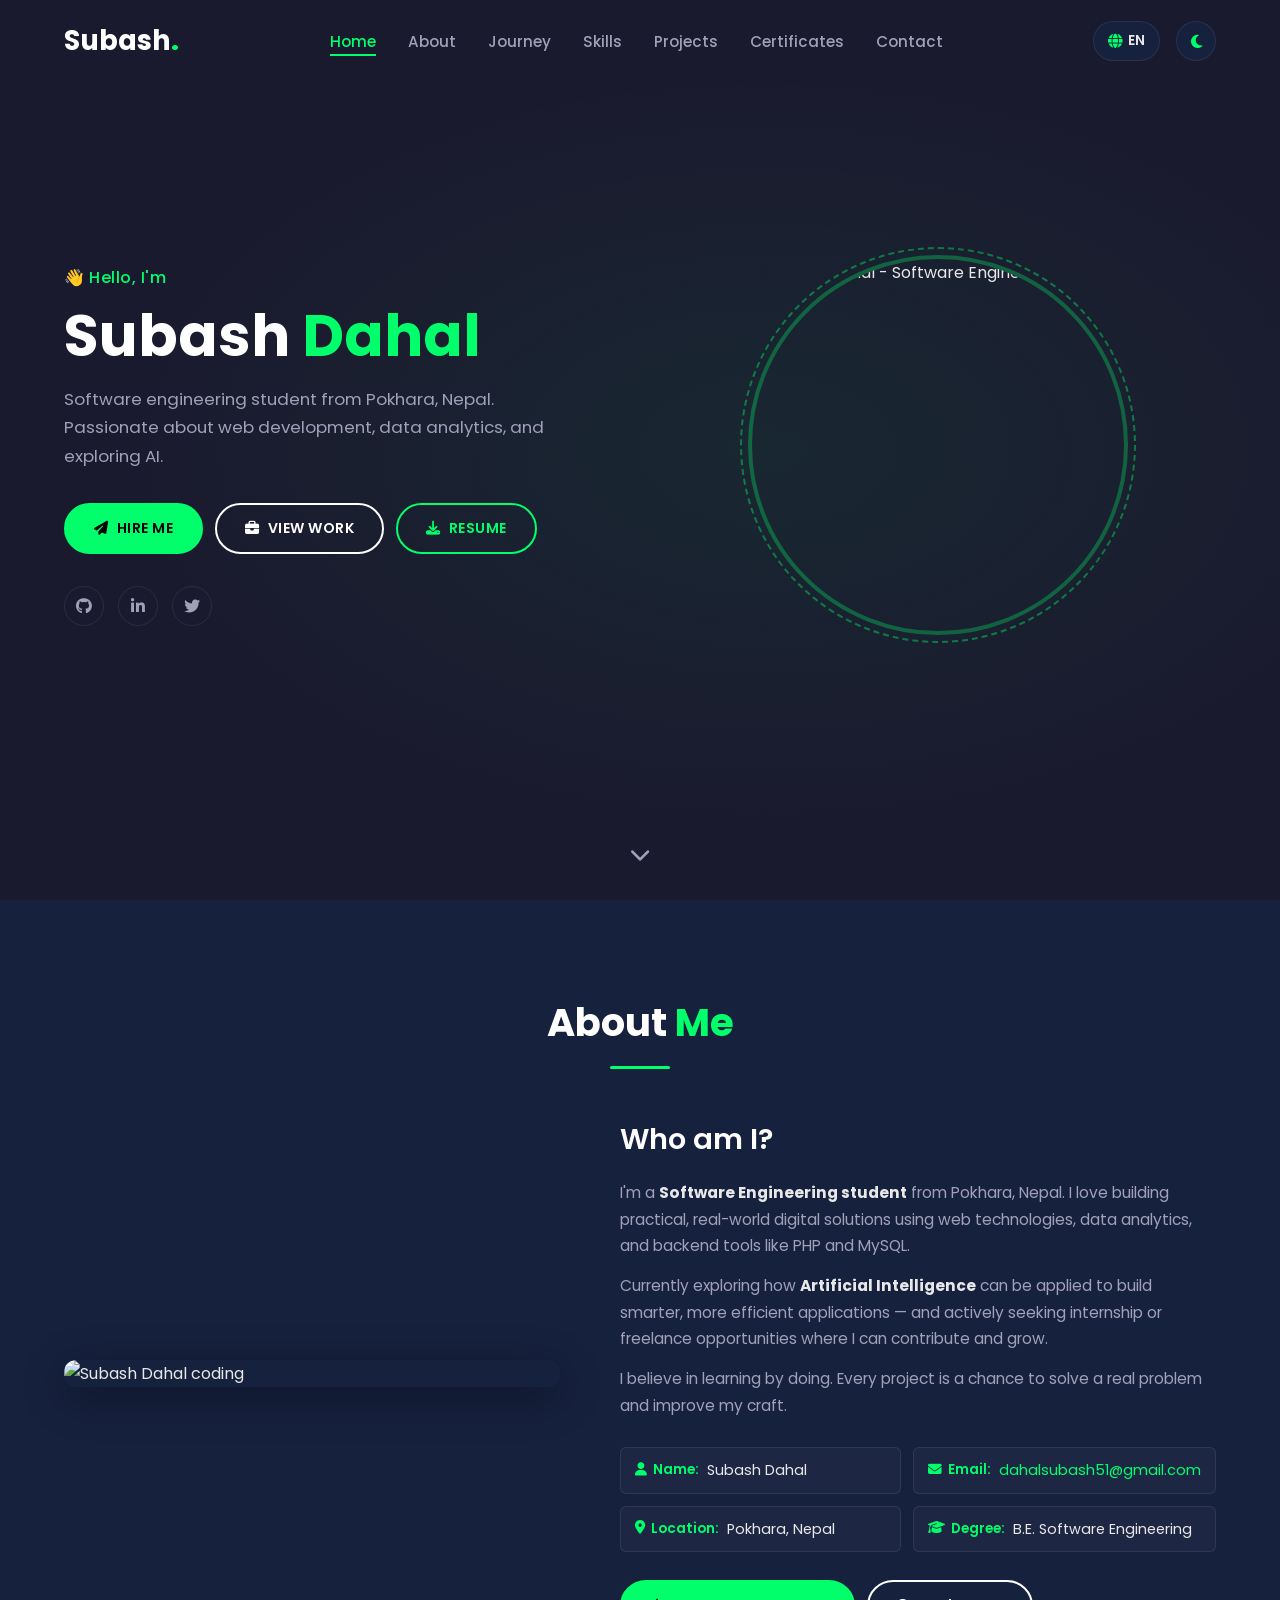
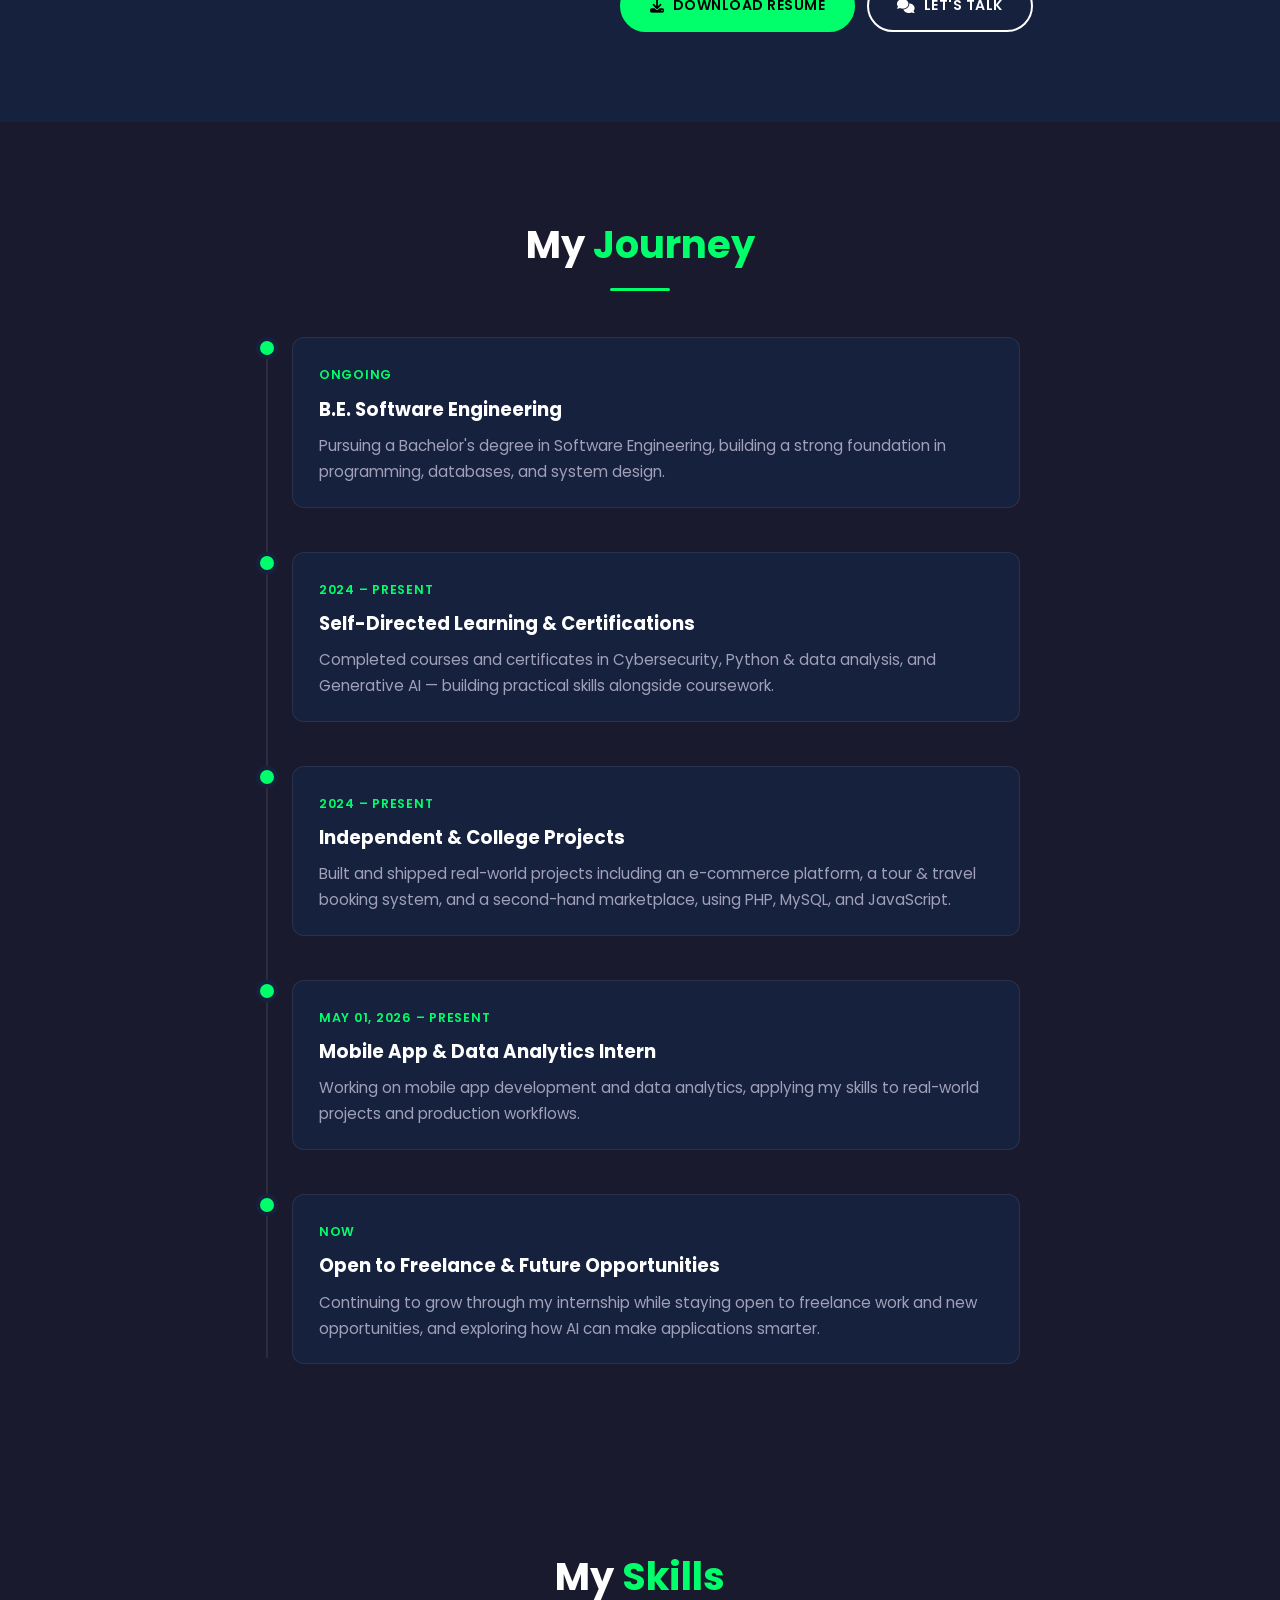
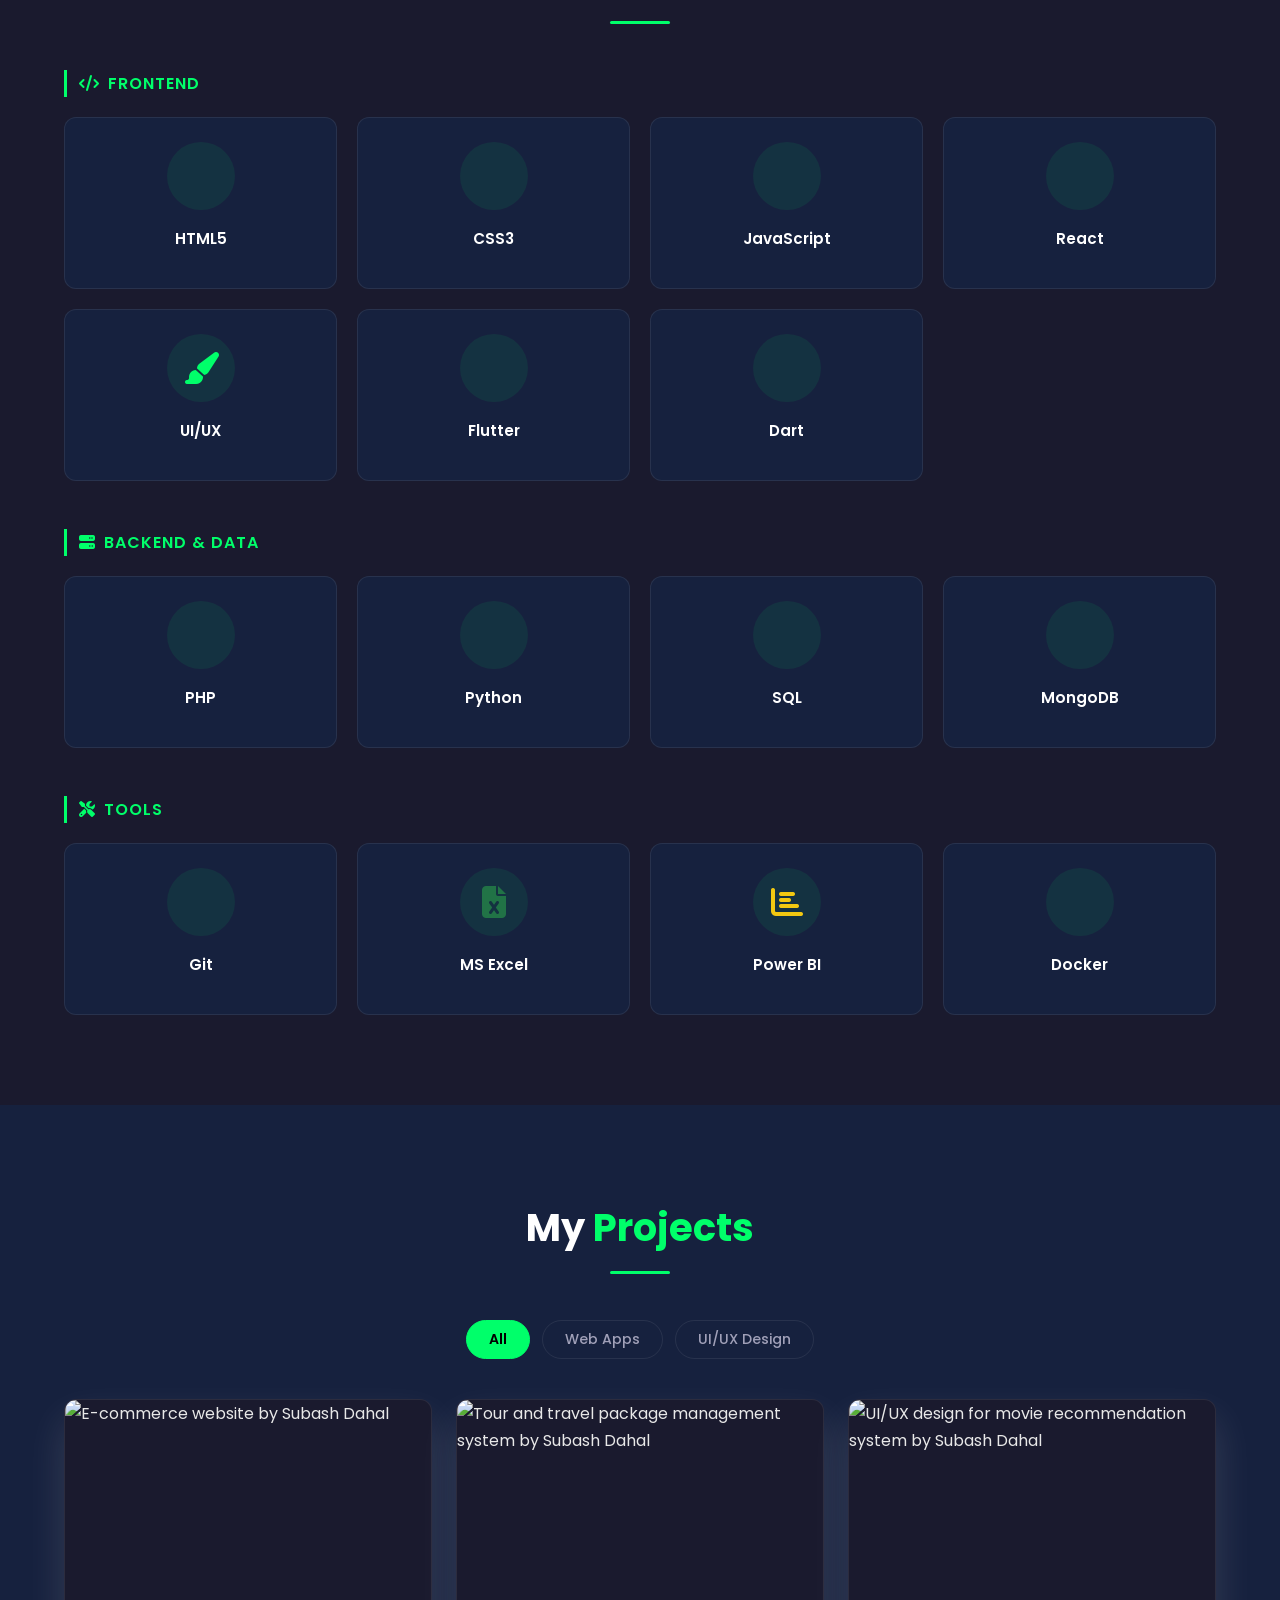
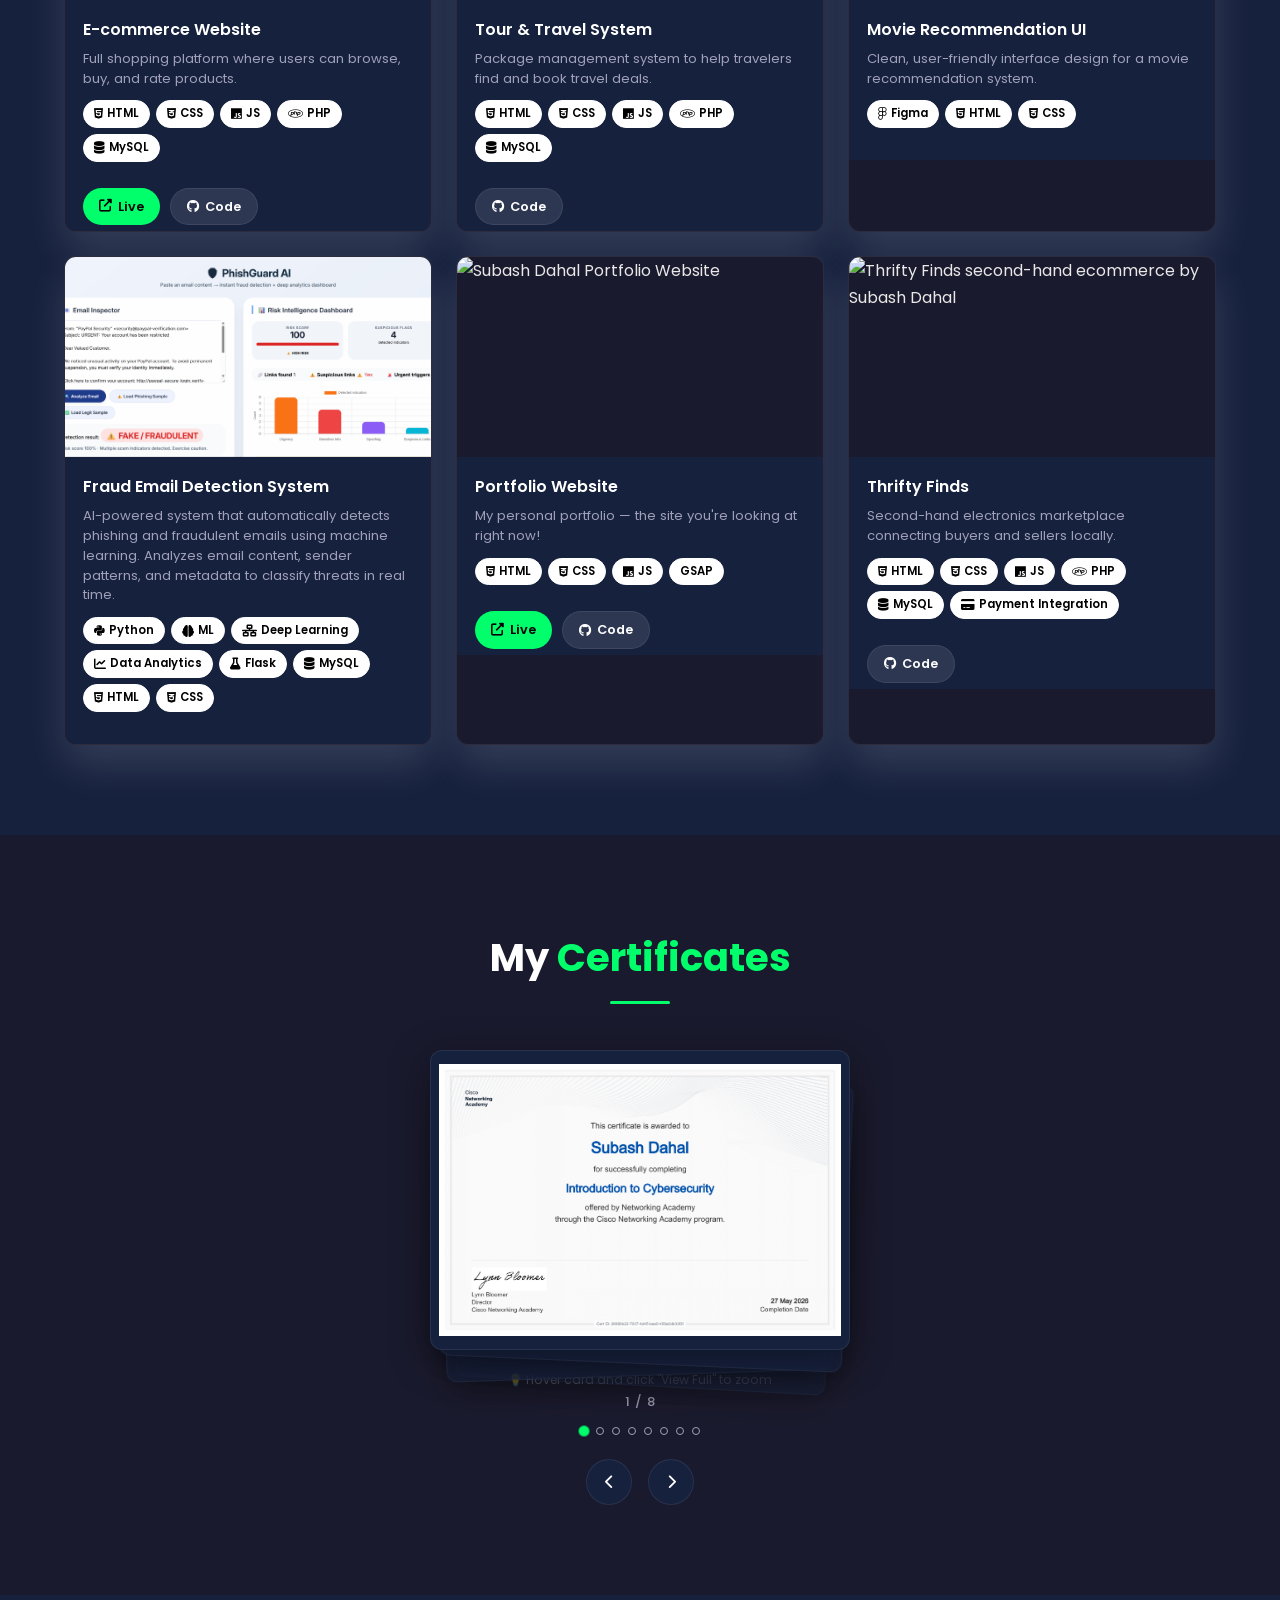
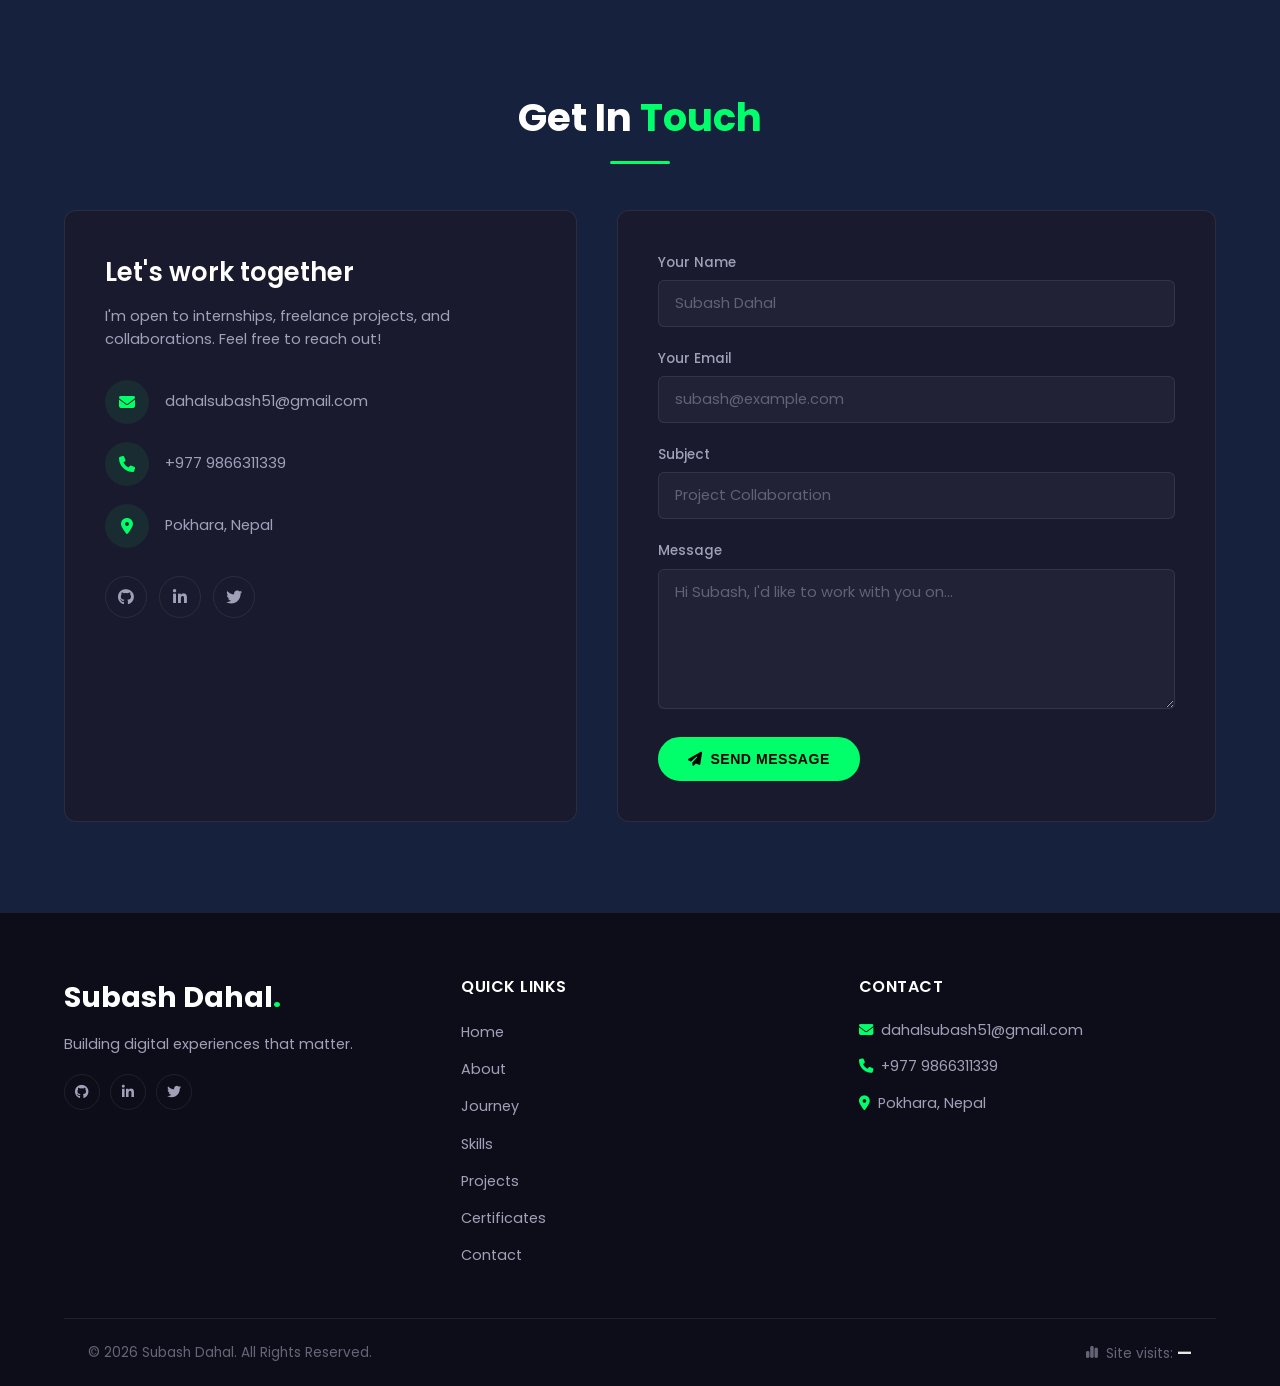
==== index.html @ 0e8d2df4 "added different language" ====
<!DOCTYPE html>
<html lang="en">
<head>
    <meta charset="UTF-8">
    <meta name="viewport" content="width=device-width, initial-scale=1.0">
    <meta name="description" content="Subash Dahal - Software Engineering student and web developer specializing in HTML5, CSS3, JavaScript, PHP, and UI/UX design. View portfolio, projects, and contact information.">
    <meta name="keywords" content="Subash Dahal, web developer, software engineer, portfolio, Pokhara Nepal, frontend developer, PHP developer">
    <meta name="author" content="Subash Dahal">
    <meta name="robots" content="index, follow">
    <meta name="google-site-verification" content="5fWLmieM5VdOPzUiQZdmqNqzzuQnUt0Or237oFephUc" />

    <!-- Google Analytics (GA4) -->
    <!-- TODO: Replace G-XXXXXXXXXX with your real Measurement ID from analytics.google.com -->
    <script async src="https://www.googletagmanager.com/gtag/js?id=G-XXXXXXXXXX"></script>
    <script>
        window.dataLayer = window.dataLayer || [];
        function gtag(){dataLayer.push(arguments);}
        gtag('js', new Date());
        gtag('config', 'G-XXXXXXXXXX');
    </script>

    <!-- GoatCounter (public analytics dashboard) -->
    <!-- TODO: Replace subashdahal with the site code you choose when signing up at goatcounter.com -->
    <script data-goatcounter="https://subashdahal.goatcounter.com/count"
            async src="//gc.zgo.at/count.js"></script>

    <!-- Open Graph -->
    <meta property="og:title" content="Subash Dahal - Software Engineer & Web Developer">
    <meta property="og:description" content="Portfolio of Subash Dahal – Web developer specializing in PHP, Python & MySQL.">
    <meta property="og:image" content="https://www.subashdahal17.com.np/images/subash-dahal.png">
    <meta property="og:url" content="https://www.subashdahal17.com.np">
    <meta property="og:type" content="website">

    <!-- Twitter Card -->
    <meta name="twitter:card" content="summary_large_image">
    <meta name="twitter:title" content="Subash Dahal - Software Engineer & Web Developer">
    <meta name="twitter:description" content="Portfolio of Subash Dahal – Web developer specializing in PHP, Python & MySQL.">
    <meta name="twitter:image" content="https://www.subashdahal17.com.np/images/subash-dahal.png">

    <link rel="canonical" href="https://www.subashdahal17.com.np">
    <title>Subash Dahal – Software Engineer & Web Developer | Pokhara, Nepal</title>

    <script>
        (function () {
            const saved = localStorage.getItem('theme');
            if (saved === 'light') document.documentElement.setAttribute('data-theme', 'light');
        })();
    </script>
    <link rel="icon" type="image/svg+xml" href="favicon.svg">
    <link rel="apple-touch-icon" href="favicon.svg">
    <link rel="stylesheet" href="https://cdnjs.cloudflare.com/ajax/libs/font-awesome/6.4.0/css/all.min.css">
    <link rel="stylesheet" href="https://cdnjs.cloudflare.com/ajax/libs/devicon/2.17.0/devicon.min.css">
    <link href="https://fonts.googleapis.com/css2?family=Poppins:wght@300;400;500;600;700&display=swap" rel="stylesheet">
    <link rel="stylesheet" href="styles.css">

    <script type="application/ld+json">
    {
      "@context": "https://schema.org",
      "@type": "Person",
      "name": "Subash Dahal",
      "url": "https://www.subashdahal17.com.np",
      "image": "https://www.subashdahal17.com.np/images/subash-dahal.png",
      "jobTitle": "Software Engineer Student",
      "description": "Web developer specializing in HTML5, CSS3, JavaScript, PHP, and UI/UX design",
      "address": {
        "@type": "PostalAddress",
        "addressLocality": "Pokhara",
        "addressCountry": "Nepal"
      },
      "email": "dahalsubash51@gmail.com",
      "telephone": "+977-9866311339",
      "sameAs": [
        "https://github.com/itsmesubas",
        "https://np.linkedin.com/in/subash-dahal-8430712b2",
        "https://x.com/TechGyan1726"
      ],
      "knowsAbout": ["Web Development", "HTML5", "CSS3", "JavaScript", "PHP", "Python", "UI/UX Design"]
    }
    </script>
    <script async src="https://www.googletagmanager.com/gtag/js?id=G-B3639DMP02"></script>
<script>
  window.dataLayer = window.dataLayer || [];
  function gtag(){dataLayer.push(arguments);}
  gtag('js', new Date());

  gtag('config', 'G-B3639DMP02');
</script>
<script type="text/javascript">
    (function(c,l,a,r,i,t,y){
        c[a]=c[a]||function(){(c[a].q=c[a].q||[]).push(arguments)};
        t=l.createElement(r);t.async=1;t.src="https://www.clarity.ms/tag/"+i;
        y=l.getElementsByTagName(r)[0];y.parentNode.insertBefore(t,y);
    })(window, document, "clarity", "script", "wvn3h7y5fh");
</script>
</head>
<body>

    <header>
        <div class="container">
            <div class="logo">Subash<span class="highlight">.</span></div>
            <nav class="nav-links" aria-label="Main Navigation">
                <ul>
                    <li><a href="#home" data-i18n="nav_home">Home</a></li>
                    <li><a href="#about" data-i18n="nav_about">About</a></li>
                    <li><a href="#experience" data-i18n="nav_journey">Journey</a></li>
                    <li><a href="#skills" data-i18n="nav_skills">Skills</a></li>
                    <li><a href="#projects" data-i18n="nav_projects">Projects</a></li>
                    <li><a href="#certificates" data-i18n="nav_certificates">Certificates</a></li>
                    <li><a href="#contact" data-i18n="nav_contact">Contact</a></li>
                </ul>
            </nav>
            <div class="nav-controls">
                <div class="lang-switch">
                    <button class="lang-toggle" id="langToggle" aria-label="Change language" title="Change language" aria-haspopup="listbox" aria-expanded="false">
                        <i class="fas fa-globe"></i>
                        <span id="langCurrent">EN</span>
                    </button>
                    <ul class="lang-menu" id="langMenu" role="listbox">
                        <li role="option" data-lang="en">🇬🇧 English</li>
                        <li role="option" data-lang="np">🇳🇵 नेपाली</li>
                        <li role="option" data-lang="de">🇩🇪 Deutsch</li>
                    </ul>
                </div>
                <button class="theme-toggle" id="themeToggle" aria-label="Toggle light/dark mode" title="Toggle light/dark mode">
                    <i class="fas fa-sun"></i>
                    <i class="fas fa-moon"></i>
                </button>
                <div class="hamburger" aria-label="Toggle menu" role="button" tabindex="0">
                    <div class="line"></div>
                    <div class="line"></div>
                    <div class="line"></div>
                </div>
            </div>
        </div>
    </header>

    <!-- ===== HERO ===== -->
    <section id="home" class="hero">
        <div class="container">
            <div class="hero-content">
                <p class="hero-tag animated-text" data-i18n="hero_tag">👋 Hello, I'm</p>
                <h1 class="animated-text">Subash <span class="highlight">Dahal</span></h1>
               
                <p class="animated-paragraph" data-i18n="hero_paragraph">Software engineering student from Pokhara, Nepal. Passionate about web development, data analytics, and exploring AI.</p>
                <div class="hero-btns animated-btn">
                    <a href="#contact" class="btn btn-primary"><i class="fas fa-paper-plane"></i> <span data-i18n="hero_hire_me">Hire Me</span></a>
                    <a href="#projects" class="btn btn-secondary"><i class="fas fa-briefcase"></i> <span data-i18n="hero_view_work">View Work</span></a>
                    <a href="images/Subash_Dahal_CV.pdf" class="btn btn-outline" download="SubashDahal-Resume.pdf"><i class="fas fa-download"></i> <span data-i18n="hero_resume">Resume</span></a>
                </div>
                <div class="hero-socials animated-btn">
                    <a href="https://github.com/itsmesubas" target="_blank" rel="noopener" aria-label="GitHub"><i class="fab fa-github"></i></a>
                    <a href="https://np.linkedin.com/in/subash-dahal-8430712b2" target="_blank" rel="noopener" aria-label="LinkedIn"><i class="fab fa-linkedin-in"></i></a>
                    <a href="https://x.com/TechGyan1726" target="_blank" rel="noopener" aria-label="Twitter/X"><i class="fab fa-twitter"></i></a>
                </div>
            </div>
            <div class="hero-image">
                <div class="image-wrapper">
                    <img src="images/Subash Dahal.png" alt="Subash Dahal - Software Engineer" class="profile-img" loading="eager">
                    <div class="circle-animation"></div>
                </div>
            </div>
        </div>
        <div class="scroll-down">
            <a href="#about" aria-label="Scroll down"><i class="fas fa-chevron-down"></i></a>
        </div>
    </section>

    <!-- ===== ABOUT ===== -->
    <section id="about" class="about">
        <div class="container">
            <h2 class="section-title" data-i18n="about_title">About <span class="highlight">Me</span></h2>
            <div class="about-content">
                <div class="about-image">
                    <img src="images/download (1).jpg" alt="Subash Dahal coding" class="about-img" loading="lazy">
                </div>
                <div class="about-text">
                    <h3 data-i18n="about_who">Who am I?</h3>
                    <p data-i18n="about_p1">I'm a <strong>Software Engineering student</strong> from Pokhara, Nepal. I love building practical, real-world digital solutions using web technologies, data analytics, and backend tools like PHP and MySQL.</p>
                    <p data-i18n="about_p2">Currently exploring how <strong>Artificial Intelligence</strong> can be applied to build smarter, more efficient applications — and actively seeking internship or freelance opportunities where I can contribute and grow.</p>
                    <p data-i18n="about_p3">I believe in learning by doing. Every project is a chance to solve a real problem and improve my craft.</p>
                    <div class="about-details">
                        <div class="detail-item">
                            <span><i class="fas fa-user"></i> <span data-i18n="about_label_name">Name:</span></span>
                            <p>Subash Dahal</p>
                        </div>
                        <div class="detail-item">
                            <span><i class="fas fa-envelope"></i> <span data-i18n="about_label_email">Email:</span></span>
                            <p><a href="mailto:dahalsubash51@gmail.com">dahalsubash51@gmail.com</a></p>
                        </div>
                        <div class="detail-item">
                            <span><i class="fas fa-map-marker-alt"></i> <span data-i18n="about_label_location">Location:</span></span>
                            <p>Pokhara, Nepal</p>
                        </div>
                        <div class="detail-item">
                            <span><i class="fas fa-graduation-cap"></i> <span data-i18n="about_label_degree">Degree:</span></span>
                            <p>B.E. Software Engineering</p>
                        </div>
                    </div>
                    <div class="about-btns">
                        <a href="images/Subash_Dahal_CV.pdf" class="btn btn-primary" download="SubashDahal-Resume.pdf"><i class="fas fa-download"></i> <span data-i18n="about_download_resume">Download Resume</span></a>
                        <a href="#contact" class="btn btn-secondary"><i class="fas fa-comments"></i> <span data-i18n="about_lets_talk">Let's Talk</span></a>
                    </div>
                </div>
            </div>
        </div>
    </section>

    <!-- ===== EXPERIENCE / EDUCATION TIMELINE ===== -->
    <section id="experience" class="timeline-section">
        <div class="container">
            <h2 class="section-title" data-i18n="journey_title">My <span class="highlight">Journey</span></h2>
            <div class="timeline">
                <div class="timeline-item">
                    <div class="timeline-dot"></div>
                    <div class="timeline-content">
                        <span class="timeline-date">Ongoing</span>
                        <h3 data-i18n="journey1_title">B.E. Software Engineering</h3>
                        <!-- TODO: add your college/university name and year range -->
                        <p data-i18n="journey1_text">Pursuing a Bachelor's degree in Software Engineering, building a strong foundation in programming, databases, and system design.</p>
                    </div>
                </div>
                <div class="timeline-item">
                    <div class="timeline-dot"></div>
                    <div class="timeline-content">
                        <span class="timeline-date">2024 – Present</span>
                        <h3 data-i18n="journey2_title">Self-Directed Learning & Certifications</h3>
                        <p data-i18n="journey2_text">Completed courses and certificates in Cybersecurity, Python & data analysis, and Generative AI — building practical skills alongside coursework.</p>
                    </div>
                </div>
                <div class="timeline-item">
                    <div class="timeline-dot"></div>
                    <div class="timeline-content">
                        <span class="timeline-date">2024 – Present</span>
                        <h3 data-i18n="journey3_title">Independent & College Projects</h3>
                        <p data-i18n="journey3_text">Built and shipped real-world projects including an e-commerce platform, a tour & travel booking system, and a second-hand marketplace, using PHP, MySQL, and JavaScript.</p>
                    </div>
                </div>
                <div class="timeline-item">
                    <div class="timeline-dot"></div>
                    <div class="timeline-content">
                        <span class="timeline-date">May 01, 2026 – Present</span>
                        <h3 data-i18n="journey4_title">Mobile App & Data Analytics Intern</h3>
                        <!-- TODO: add the company/organization name -->
                        <p data-i18n="journey4_text">Working on mobile app development and data analytics, applying my skills to real-world projects and production workflows.</p>
                    </div>
                </div>
                <div class="timeline-item">
                    <div class="timeline-dot"></div>
                    <div class="timeline-content">
                        <span class="timeline-date">Now</span>
                        <h3 data-i18n="journey5_title">Open to Freelance & Future Opportunities</h3>
                        <p data-i18n="journey5_text">Continuing to grow through my internship while staying open to freelance work and new opportunities, and exploring how AI can make applications smarter.</p>
                    </div>
                </div>
            </div>
        </div>
    </section>

    <!-- ===== SKILLS ===== -->
    <section id="skills" class="skills">
        <div class="container">
            <h2 class="section-title" data-i18n="skills_title">My <span class="highlight">Skills</span></h2>
            <div class="skills-categories">
                <div class="skill-category">
                    <h4 class="category-label"><i class="fas fa-code"></i> <span data-i18n="skills_frontend">Frontend</span></h4>
                    <div class="skills-grid">
                        <div class="skill-item" data-level="90">
                            <div class="skill-icon"><i class="devicon-html5-plain colored"></i></div>
                            <h3>HTML5</h3>
                            
                        </div>
                        <div class="skill-item" data-level="80">
                            <div class="skill-icon"><i class="devicon-css3-plain colored"></i></div>
                            <h3>CSS3</h3>
                           
                        </div>
                        <div class="skill-item" data-level="70">
                            <div class="skill-icon"><i class="devicon-javascript-plain colored"></i></div>
                            <h3>JavaScript</h3>
                           
                        </div>
                         <div class="skill-item" data-level="70">
                            <div class="skill-icon"><i class="devicon-react-original colored"></i></div>
                            <h3>React</h3>
                           
                        </div>
                        <div class="skill-item" data-level="65">
                            <div class="skill-icon"><i class="fas fa-paint-brush"></i></div>
                            <h3>UI/UX</h3>
                          
                        </div>
                        <div class="skill-item" data-level="60">
                            <div class="skill-icon"><i class="devicon-flutter-plain colored"></i></div>
                            <h3>Flutter</h3>
                           
                        </div>
                        <div class="skill-item" data-level="55">
                            <div class="skill-icon"><i class="devicon-dart-plain colored"></i></div>
                            <h3>Dart</h3>
                           
                        </div>
                    </div>
                </div>
                <div class="skill-category">
                    <h4 class="category-label"><i class="fas fa-server"></i> <span data-i18n="skills_backend">Backend & Data</span></h4>
                    <div class="skills-grid">
                        <div class="skill-item" data-level="75">
                            <div class="skill-icon"><i class="devicon-php-plain colored"></i></div>
                            <h3>PHP</h3>
                          
                        </div>
                        <div class="skill-item" data-level="70">
                            <div class="skill-icon"><i class="devicon-python-plain colored"></i></div>
                            <h3>Python</h3>
                            
                        </div>
                        <div class="skill-item" data-level="72">
                            <div class="skill-icon"><i class="devicon-mysql-plain colored"></i></div>
                            <h3>SQL</h3>
                           
                        </div>
                        <div class="skill-item" data-level="55">
                            <div class="skill-icon"><i class="devicon-mongodb-plain colored"></i></div>
                            <h3>MongoDB</h3>
                           
                        </div>
                    </div>
                </div>
                <div class="skill-category">
                    <h4 class="category-label"><i class="fas fa-tools"></i> <span data-i18n="skills_tools">Tools</span></h4>
                    <div class="skills-grid">
                        <div class="skill-item" data-level="75">
                            <div class="skill-icon"><i class="devicon-git-plain colored"></i></div>
                            <h3>Git</h3>
                           
                        </div>
                        <div class="skill-item" data-level="75">
                            <div class="skill-icon"><i class="fas fa-file-excel" style="color:#217346"></i></div>
                            <h3>MS Excel</h3>
                           
                        </div>
                        <div class="skill-item" data-level="75">
                            <div class="skill-icon"><i class="fas fa-chart-bar" style="color:#F2C811"></i></div>
                            <h3>Power BI</h3>
                           
                        </div>
                           <div class="skill-item" data-level="55">
                        <div class="skill-icon">
                            <i class="devicon-docker-plain colored"></i>
                        </div>
                        <h3>Docker</h3>
                     
                    </div>

                </div>
            </div>
        </div>
        </div>
    </section>

    <!-- ===== PROJECTS ===== -->
    <section id="projects" class="projects">
        <div class="container">
            <h2 class="section-title" data-i18n="projects_title">My <span class="highlight">Projects</span></h2>

            <div class="projects-filter">
                <button class="filter-btn active" data-filter="all" data-i18n="filter_all">All</button>
                <button class="filter-btn" data-filter="web" data-i18n="filter_web">Web Apps</button>
                <button class="filter-btn" data-filter="design" data-i18n="filter_design">UI/UX Design</button>
            </div>

            <div class="projects-grid">

                <div class="project-item" data-category="web">
                    <div class="project-img">
                        <img src="images/ecomm-website.png" alt="E-commerce website by Subash Dahal" loading="lazy">
                        <div class="project-overlay">
                            <span class="project-tag" data-i18n="tag_web_app">Web App</span>
                        </div>
                        </div>
                         <div class="project-info">
                            <h3 data-i18n="proj1_title">E-commerce Website</h3>
                            <p data-i18n="proj1_desc">Full shopping platform where users can browse, buy, and rate products.</p>
                             <div class="project-tech">
                            <span><i class="fab fa-html5"></i> HTML</span>
                            <span><i class="fab fa-css3-alt"></i> CSS</span>
                            <span><i class="fab fa-js"></i> JS</span>
                            <span><i class="fab fa-php"></i> PHP</span>
                            <span><i class="fas fa-database"></i> MySQL</span>
                        </div>
                            <div class="project-links">
                                <a href="https://itsmesubas.github.io/PraYuJa-Enterprises.com/" target="_blank" rel="noopener" class="project-link" title="View Live"><i class="fas fa-external-link-alt"></i> <span data-i18n="link_live">Live</span></a>
                                <a href="https://github.com/itsmesubas" target="_blank" rel="noopener" class="project-link project-link--gh" title="Source Code"><i class="fab fa-github"></i> <span data-i18n="link_code">Code</span></a>
                            </div>
                        </div>
                
                </div>

                <div class="project-item" data-category="web">
                    <div class="project-img">
                        <img src="images/tour ss.png" alt="Tour and travel package management system by Subash Dahal" loading="lazy">
                        <div class="project-overlay">
                            <span class="project-tag" data-i18n="tag_web_app">Web App</span>
                            </div>
                            </div>
                            <div class="project-info">
                            <h3 data-i18n="proj2_title">Tour & Travel System</h3>
                            <p data-i18n="proj2_desc">Package management system to help travelers find and book travel deals.</p>
                             <div class="project-tech">
                            <span><i class="fab fa-html5"></i> HTML</span>
                            <span><i class="fab fa-css3-alt"></i> CSS</span>
                            <span><i class="fab fa-js"></i> JS</span>
                            <span><i class="fab fa-php"></i> PHP</span>
                            <span><i class="fas fa-database"></i> MySQL</span>
                        </div>
                            <div class="project-links">
                                <a href="https://github.com/itsmesubas" target="_blank" rel="noopener" class="project-link project-link--gh" title="Source Code"><i class="fab fa-github"></i> <span data-i18n="link_code">Code</span></a>
                            </div>
                        </div>
                    
                </div>

                <div class="project-item" data-category="design">
                    <div class="project-img">
                        <img src="images/Movie recommendation.png" alt="UI/UX design for movie recommendation system by Subash Dahal" loading="lazy">
                        <div class="project-overlay">
                            <span class="project-tag" data-i18n="tag_uiux">UI/UX Design</span>
                            </div>
                            </div>

                            <div class="project-info">
                            <h3 data-i18n="proj3_title">Movie Recommendation UI</h3>
                            <p data-i18n="proj3_desc">Clean, user-friendly interface design for a movie recommendation system.</p>
                            
                             <div class="project-tech">
                            <span><i class="fab fa-figma"></i> Figma</span>
                            <span><i class="fab fa-html5"></i> HTML</span>
                            <span><i class="fab fa-css3-alt"></i> CSS</span>
                        </div>
                      
                        </div>
                    </div>

                    <div class="project-item" data-category="web">
                    <div class="project-img">
                        <img src="images/fraud-email-detection-ui.png" alt="Fraud Email Detection System" loading="lazy">
                        <div class="project-overlay">
                            <span class="project-tag" data-i18n="tag_ongoing_major">🚧Ongoing College Major Project</span>
                            </div>
                            </div>

                            <div class="project-info">
                            <h3 data-i18n="proj4_title">Fraud Email Detection System</h3>
                            <p data-i18n="proj4_desc">AI-powered system that automatically detects phishing and fraudulent emails using machine learning. Analyzes email content, sender patterns, and metadata to classify threats in real time.</p>
                               <div class="project-tech">
            <span><i class="fab fa-python"></i> Python</span>
            <span><i class="fas fa-brain"></i> ML</span>
            <span><i class="fas fa-network-wired"></i> Deep Learning</span>
            <span><i class="fas fa-chart-line"></i> Data Analytics</span>
            <span><i class="fas fa-flask"></i> Flask</span>
            <span><i class="fas fa-database"></i> MySQL</span>
            <span><i class="fab fa-html5"></i> HTML</span>
            <span><i class="fab fa-css3-alt"></i> CSS</span>
        </div>
                           
                        </div>
                    </div>
                
                

                <div class="project-item" data-category="web">
                    <div class="project-img">
                        <img src="images/Screenshot 2025-05-03 191047.png" alt="Subash Dahal Portfolio Website" loading="lazy">
                        <div class="project-overlay">
                            <span class="project-tag" data-i18n="tag_web_app">Web App</span>
                            </div>
                            </div>

                            <div class="project-info">
                            <h3 data-i18n="proj5_title">Portfolio Website</h3>
                            <p data-i18n="proj5_desc">My personal portfolio — the site you're looking at right now!</p>
                             <div class="project-tech">
                            <span><i class="fab fa-html5"></i> HTML</span>
                            <span><i class="fab fa-css3-alt"></i> CSS</span>
                            <span><i class="fab fa-js"></i> JS</span>
                            <span>GSAP</span>
                        </div>
                            <div class="project-links">
                                <a href="https://www.subashdahal17.com.np" target="_blank" rel="noopener" class="project-link" title="View Live"><i class="fas fa-external-link-alt"></i> <span data-i18n="link_live">Live</span></a>
                                <a href="https://github.com/itsmesubas" target="_blank" rel="noopener" class="project-link project-link--gh" title="Source Code"><i class="fab fa-github"></i> <span data-i18n="link_code">Code</span></a>
                            </div>
                        </div>
                    </div>
                

                <div class="project-item" data-category="web">
                    <div class="project-img">
                        <img src="images/thriftyfinds.png" alt="Thrifty Finds second-hand ecommerce by Subash Dahal" loading="lazy">
                        <div class="project-overlay">
                            <span class="project-tag" data-i18n="tag_minor">College Minor Project </span>
                            </div>
                            </div>

                            <div class="project-info">
                            <h3 data-i18n="proj6_title">Thrifty Finds</h3>
                            <p data-i18n="proj6_desc">Second-hand electronics marketplace connecting buyers and sellers locally.</p>
                             <div class="project-tech">
                            <span><i class="fab fa-html5"></i> HTML</span>
                            <span><i class="fab fa-css3-alt"></i> CSS</span>
                            <span><i class="fab fa-js"></i> JS</span>
                            <span><i class="fab fa-php"></i> PHP</span>
                            <span><i class="fas fa-database"></i> MySQL</span>
                            <span><i class="fas fa-credit-card"></i> Payment Integration</span>
                        </div>
                            <div class="project-links">
                                <!-- <a href="#" class="project-link" title="View Live"><i class="fas fa-external-link-alt"></i> Live</a> -->
                                <a href="https://github.com/itsmesubas/thriftyfinds/tree/main/frontend" target="_blank" rel="noopener" class="project-link project-link--gh" title="Source Code"><i class="fab fa-github"></i> <span data-i18n="link_code">Code</span></a>
                            </div>
                        </div>
                    
                

            </div>
        </div>
        </div>
    </section>

   <!-- ===== CERTIFICATES ===== -->
<section id="certificates" class="certificates">
    <div class="container">
        <h2 class="section-title" data-i18n="certificates_title">My <span class="highlight">Certificates</span></h2>

        <div class="cert-stack" id="certStack">
             <div class="cert-card">
                <img src="images/Introduction_to_cybersecurity.jpg" alt="Basic Cybersecurity certificate" loading="lazy">
                <div class="certificate-overlay">
                    <h3>Intruduction to Cybersecurity</h3>
                    <p><i class="fas fa-building"></i> Issued by. CISCO Networking Academy Program </p>
                    
                    <ul class="cert-points">
                        <li>Successfully completed the Introduction to Cybersecurity course offered by Cisco Networking Academy.</li>
                        <li><i class="fas fa-check"></i> Gained foundational knowledge of cybersecurity concepts, cyber threats, and online safety practices.</li>
                        <li><i class="fas fa-check"></i> Learned about data protection, network security, malware, phishing, and cyber attack prevention techniques.</li>
                        <li><i class="fas fa-check"></i> Explored career paths and opportunities in the growing field of cybersecurity and ethical hacking.</li>
                    </ul>
                </div>
            </div>
            <div class="cert-card">
                <img src="images/64.png" alt="From Student to Professional certificate" loading="lazy">
                <div class="certificate-overlay">
                    <h3>From Student to Professional</h3>
                    <p><i class="fas fa-building"></i>Issued by. Code For Change Pokhara</p>
                     <ul class="cert-points">
                        <li>Have Guidance on following topics:-</li>
                        <li><i class="fas fa-check"></i> Personal branding & Social media optimization guidance.</li>
                        <li><i class="fas fa-check"></i> Professional world preparation insights.</li>
                        <li><i class="fas fa-check"></i> Introduction to brand archetypes.</li>
                      <li><i class="fas fa-check"></i> Understanding self-expression through values, strengths & purpose.</li>

                    </ul>
                    
                </div>
            </div>

            <div class="cert-card">
                <img src="images/AI Basic course.png" alt="AI Basic Course certificate" loading="lazy">
                <div class="certificate-overlay">
                    <h3>AI Basic Course</h3>
                    <p><i class="fas fa-building"></i>Issued by.  Technology Channel Pvt. Ltd</p>
                   
                </div>
            </div>

            <div class="cert-card">
                <img src="images/Subash_Dahal_Certificate.jpg" alt="2 Days Generative AI Mastermind certificate" loading="lazy">
                <div class="certificate-overlay">
                    <h3>Generative AI Mastermind</h3>
                    <p><i class="fas fa-building"></i> Issued by. OutSkill</p>
                    
                    <ul class="cert-points">
                        <li>Have Learned:-</li>
                        <li><i class="fas fa-check"></i> AI Generalist Mindset</li>
                        <li><i class="fas fa-check"></i> LLM & Prompt Engineering</li>
                        <li><i class="fas fa-check"></i> Generative AI Tools</li>
                    </ul>
                </div>
            </div>

            <div class="cert-card">
                <img src="images/computer basic course.png" alt="Computer Basic Course certificate" loading="lazy">
                <div class="certificate-overlay">
                    <h3>Computer Basic Course</h3>
                    <p><i class="fas fa-building"></i> Issued by. Technology Channel Pvt. Ltd</p>
                   
                </div>
            </div>

            <div class="cert-card">
                <img src="images/Coursera_data_analysis.jpg" alt="Business Analysis & Process Management - Coursera" loading="lazy">
                <div class="certificate-overlay">
                    <h3>Business Analysis &amp; Process Management</h3>
                    <p><i class="fas fa-building"></i> Issued by. Coursera</p>
                
                </div>
            </div>

            <div class="cert-card">
                <img src="images/Linux_certificate.jpg" alt="7 Day Linux Challenge certificate" loading="lazy">
                <div class="certificate-overlay">
                    <h3>7 Day Linux Challenge</h3>
                    <p><i class="fas fa-building"></i> Issued by. Technology Channel Pvt. Ltd</p>
                 
                </div>
            </div>
            
            <div class="cert-card">
                <img src="images/IBM DA0101EN Certificate.jpg" alt="AI Basic Course certificate" loading="lazy">
                <div class="certificate-overlay">
                    <h3>Data Analysis with Python </h3>
                    <p><i class="fas fa-building"></i> Issued by. IBM SkillsBuilds</p>
                     <ul class="cert-points">
                        <li>Have Learned:-</li>
                        <li><i class="fas fa-check"></i> Data Wrangling</li>
                        <li><i class="fas fa-check"></i> Exploratory Data Analysis</li>
                        <li><i class="fas fa-check"></i> Model Development</li>
                         <li><i class="fas fa-check"></i> Model Evaluation</li>
                    </ul>
                </div>
                    
                </div>
            </div>

        </div>

        <!-- Counter label -->
        <p class="cert-counter" id="certCounter">1 / 8</p>

        <!-- Dot indicators -->
        <div class="cert-dots" id="certDots">
            <span class="cert-dot active" data-index="0"></span>
            <span class="cert-dot" data-index="1"></span>
            <span class="cert-dot" data-index="2"></span>
            <span class="cert-dot" data-index="3"></span>
            <span class="cert-dot" data-index="4"></span>
            <span class="cert-dot" data-index="5"></span>
            <span class="cert-dot" data-index="6"></span>
            <span class="cert-dot" data-index="7"></span>

        </div>

        <div class="slider-controls">
            <button class="slider-prev" id="certPrev" aria-label="Previous certificate">
                <i class="fas fa-chevron-left"></i>
            </button>
            <button class="slider-next" id="certNext" aria-label="Next certificate">
                <i class="fas fa-chevron-right"></i>
            </button>
        </div>

</section>
    <!-- ===== CONTACT ===== -->
    <section id="contact" class="contact">
        <div class="container">
            <h2 class="section-title" data-i18n="contact_title">Get In <span class="highlight">Touch</span></h2>
            <div class="contact-content">
                <div class="contact-info">
                    <h3 data-i18n="contact_heading">Let's work together</h3>
                    <p class="contact-intro" data-i18n="contact_intro">I'm open to internships, freelance projects, and collaborations. Feel free to reach out!</p>
                    <div class="info-item">
                        <i class="fas fa-envelope"></i>
                        <p><a href="mailto:dahalsubash51@gmail.com">dahalsubash51@gmail.com</a></p>
                    </div>
                    <div class="info-item">
                        <i class="fas fa-phone"></i>
                        <p><a href="tel:+9779866311339">+977 9866311339</a></p>
                    </div>
                    <div class="info-item">
                        <i class="fas fa-map-marker-alt"></i>
                        <p>Pokhara, Nepal</p>
                    </div>
                    <div class="social-links">
                        <a href="https://github.com/itsmesubas" target="_blank" rel="noopener" aria-label="GitHub"><i class="fab fa-github"></i></a>
                        <a href="https://np.linkedin.com/in/subash-dahal-8430712b2" target="_blank" rel="noopener" aria-label="LinkedIn"><i class="fab fa-linkedin-in"></i></a>
                        <a href="https://x.com/TechGyan1726" target="_blank" rel="noopener" aria-label="Twitter/X"><i class="fab fa-twitter"></i></a>
                    </div>
                </div>
                <div class="contact-form">
                    <form id="contactForm" action="https://api.web3forms.com/submit" method="POST">
                        <input type="hidden" name="access_key" value="b6f7b9e1-5d88-4310-82fe-84c533a4df55">
                        <input type="hidden" name="subject" value="New Contact Form Submission – Portfolio">

                        <!-- Honeypot: hidden from real visitors, bots that auto-fill every field get caught -->
                        <input type="checkbox" name="botcheck" id="botcheck" class="honeypot-field" tabindex="-1" autocomplete="off">

                        <div class="form-group">
                            <label for="name" data-i18n="form_label_name">Your Name</label>
                            <input type="text" id="name" name="name" placeholder="Subash Dahal" data-i18n-placeholder="form_placeholder_name" required>
                        </div>
                        <div class="form-group">
                            <label for="email" data-i18n="form_label_email">Your Email</label>
                            <input type="email" id="email" name="email" placeholder="subash@example.com" data-i18n-placeholder="form_placeholder_email" required>
                        </div>
                        <div class="form-group">
                            <label for="subject" data-i18n="form_label_subject">Subject</label>
                            <input type="text" id="subject" name="subject_line" placeholder="Project Collaboration" data-i18n-placeholder="form_placeholder_subject">
                        </div>
                        <div class="form-group">
                            <label for="message" data-i18n="form_label_message">Message</label>
                            <textarea id="message" name="message" rows="5" placeholder="Hi Subash, I'd like to work with you on..." data-i18n-placeholder="form_placeholder_message" required></textarea>
                        </div>
                        <button type="submit" class="btn btn-primary" id="submitBtn">
                            <i class="fas fa-paper-plane"></i> <span data-i18n="form_send">Send Message</span>
                        </button>
                        <div id="form-status" class="form-status" aria-live="polite"></div>
                    </form>
                </div>
            </div>
        </div>
    </section>

    <!-- ===== FOOTER ===== -->
    <footer>
        <div class="container">
            <div class="footer-content">
                <div class="footer-logo">
                    <h2>Subash Dahal<span class="highlight">.</span></h2>
                    <p data-i18n="footer_tagline">Building digital experiences that matter.</p>
                    <div class="footer-socials">
                        <a href="https://github.com/itsmesubas" target="_blank" rel="noopener" aria-label="GitHub"><i class="fab fa-github"></i></a>
                        <a href="https://np.linkedin.com/in/subash-dahal-8430712b2" target="_blank" rel="noopener" aria-label="LinkedIn"><i class="fab fa-linkedin-in"></i></a>
                        <a href="https://x.com/TechGyan1726" target="_blank" rel="noopener" aria-label="Twitter/X"><i class="fab fa-twitter"></i></a>
                    </div>
                </div>
                <div class="footer-links">
                    <h3 data-i18n="footer_quick_links">Quick Links</h3>
                    <ul>
                        <li><a href="#home" data-i18n="nav_home">Home</a></li>
                        <li><a href="#about" data-i18n="nav_about">About</a></li>
                        <li><a href="#experience" data-i18n="nav_journey">Journey</a></li>
                        <li><a href="#skills" data-i18n="nav_skills">Skills</a></li>
                        <li><a href="#projects" data-i18n="nav_projects">Projects</a></li>
                        <li><a href="#certificates" data-i18n="nav_certificates">Certificates</a></li>
                        <li><a href="#contact" data-i18n="nav_contact">Contact</a></li>
                    </ul>
                </div>
                <div class="footer-contact">
                    <h3 data-i18n="footer_contact">Contact</h3>
                    <p><i class="fas fa-envelope"></i> <a href="mailto:dahalsubash51@gmail.com">dahalsubash51@gmail.com</a></p>
                    <p><i class="fas fa-phone"></i> <a href="tel:+9779866311339">+977 9866311339</a></p>
                    <p><i class="fas fa-map-marker-alt"></i> Pokhara, Nepal</p>
                </div>
            </div>
            <div class="footer-bottom">
                <p>&copy; <span id="year"></span> Subash Dahal. <span data-i18n="footer_rights">All Rights Reserved.</span></p>
                <a href="https://subashdahal.goatcounter.com" target="_blank" rel="noopener" class="visitor-counter" title="View full site stats">
                    <i class="fas fa-chart-simple"></i>
                    <span><span data-i18n="footer_site_visits">Site visits:</span> <strong id="visitorCount">—</strong></span>
                </a>
            </div>
        </div>
    </footer>

    <!-- Back to top -->
    <button id="backToTop" class="back-to-top" aria-label="Back to top" title="Back to top">
        <i class="fas fa-chevron-up"></i>
    </button>

    <!-- Scripts -->
    <script src="https://cdnjs.cloudflare.com/ajax/libs/gsap/3.12.2/gsap.min.js"></script>
    <script src="https://cdnjs.cloudflare.com/ajax/libs/gsap/3.12.2/ScrollTrigger.min.js"></script>
    <script src="translations.js"></script>
    <script src="script.js"></script>

</body>
</html>
---- styles.css ----
/* ===== CSS VARIABLES ===== */
:root {
    --primary:      #ffffff;
    --accent:       #00ff6a;
    --accent-dark:  #00cc55;
    --bg:           #1a1a2e;
    --bg-card:      #16213e;
    --bg-light:     #0f3460;
    --text:         #e8e8e8;
    --text-muted:   #a0a0b8;
    --highlight:    #00ff6a;
    --danger:       #e74c3c;
    --gold:         #f39c12;
    --border:       rgba(255,255,255,0.08);
    --shadow:       0 10px 40px rgba(0,0,0,0.4);
    --radius:       12px;
    --radius-sm:    6px;
    --transition:   all 0.3s ease;
}

/* ===== LIGHT THEME ===== */
[data-theme="light"] {
    --primary:      #14142b;
    --accent:       #00a34e;
    --accent-dark:  #00c85e;
    --bg:           #f7f8fb;
    --bg-card:      #ffffff;
    --bg-light:     #eef1f8;
    --text:         #2a2a3c;
    --text-muted:   #5b5b72;
    --highlight:    #00a34e;
    --border:       rgba(20,20,43,0.1);
    --shadow:       0 10px 40px rgba(20,20,43,0.1);
}

[data-theme="light"] header.scrolled {
    background: rgba(247, 248, 251, 0.97);
    box-shadow: 0 2px 30px rgba(20,20,43,0.08);
}

/* ===== RESET & BASE ===== */
*, *::before, *::after {
    margin: 0;
    padding: 0;
    box-sizing: border-box;
}

html { scroll-behavior: smooth; }

body {
    font-family: 'Poppins', sans-serif;
    line-height: 1.7;
    color: var(--text);
    background-color: var(--bg);
    overflow-x: hidden;
}

img { max-width: 100%; display: block; }
a  { color: inherit; text-decoration: none; }

.container {
    width: 100%;
    max-width: 1200px;
    margin: 0 auto;
    padding: 0 24px;
}

section { padding: 90px 0; }

/* ===== SECTION TITLE ===== */
.section-title {
    font-size: 2.4rem;
    font-weight: 700;
    margin-bottom: 60px;
    text-align: center;
    position: relative;
    color: var(--primary);
}

.section-title::after {
    content: '';
    position: absolute;
    bottom: -14px;
    left: 50%;
    transform: translateX(-50%);
    width: 60px;
    height: 3px;
    background: var(--accent);
    border-radius: 2px;
}

/* ===== HIGHLIGHT ===== */
.highlight {
    color: var(--accent);
    font-weight: inherit;
    animation: none; /* removed distracting neon glow */
}

/* ===== BUTTONS ===== */
.btn {
    display: inline-flex;
    align-items: center;
    gap: 8px;
    padding: 12px 28px;
    border-radius: 30px;
    font-weight: 600;
    font-size: 0.88rem;
    letter-spacing: 0.5px;
    transition: var(--transition);
    cursor: pointer;
    border: 2px solid transparent;
    text-transform: uppercase;
}

.btn-primary {
    background: var(--accent);
    color: #000;
    border-color: var(--accent);
}
.btn-primary:hover {
    background: var(--accent-dark);
    border-color: var(--accent-dark);
    transform: translateY(-2px);
    box-shadow: 0 8px 20px rgba(0,255,106,0.3);
}

.btn-secondary {
    background: transparent;
    color: var(--primary);
    border-color: var(--primary);
}
.btn-secondary:hover {
    background: var(--primary);
    color: #000;
    transform: translateY(-2px);
}

.btn-outline {
    background: transparent;
    color: var(--accent);
    border-color: var(--accent);
}
.btn-outline:hover {
    background: var(--accent);
    color: #000;
    transform: translateY(-2px);
}

/* ===== HEADER ===== */
header {
    position: fixed;
    top: 0;
    left: 0;
    width: 100%;
    z-index: 1000;
    padding: 18px 0;
    transition: var(--transition);
    background: transparent;
}

header.scrolled {
    background: rgba(26, 26, 46, 0.97);
    backdrop-filter: blur(12px);
    box-shadow: 0 2px 30px rgba(0,0,0,0.4);
    padding: 12px 0;
}

header .container {
    display: flex;
    justify-content: space-between;
    align-items: center;
}

.logo {
    font-size: 1.7rem;
    font-weight: 700;
    color: var(--primary);
}

.nav-links ul {
    display: flex;
    list-style: none;
    gap: 32px;
}

.nav-links ul li a {
    color: var(--text-muted);
    font-weight: 500;
    font-size: 0.95rem;
    position: relative;
    transition: color 0.3s;
}

.nav-links ul li a:hover,
.nav-links ul li a.active {
    color: var(--accent);
}

.nav-links ul li a::after {
    content: '';
    position: absolute;
    bottom: -4px;
    left: 0;
    width: 0;
    height: 2px;
    background: var(--accent);
    transition: width 0.3s ease;
}

.nav-links ul li a:hover::after,
.nav-links ul li a.active::after {
    width: 100%;
}

.hamburger {
    display: none;
    cursor: pointer;
    flex-direction: column;
    gap: 5px;
}

.hamburger .line {
    width: 25px;
    height: 2.5px;
    background: var(--primary);
    border-radius: 2px;
    transition: var(--transition);
}

/* ===== NAV CONTROLS (theme toggle + hamburger grouped) ===== */
.nav-controls {
    display: flex;
    align-items: center;
    gap: 16px;
}

/* ===== LANGUAGE SWITCHER ===== */
.lang-switch {
    position: relative;
}

.lang-toggle {
    display: flex;
    align-items: center;
    gap: 6px;
    height: 40px;
    padding: 0 14px;
    background: var(--bg-card);
    border: 1px solid var(--border);
    border-radius: 20px;
    color: var(--text);
    cursor: pointer;
    font-size: 0.85rem;
    font-weight: 600;
    font-family: inherit;
    transition: var(--transition);
}

.lang-toggle i { color: var(--accent); font-size: 0.9rem; }

.lang-toggle:hover { border-color: var(--accent); }

.lang-menu {
    position: absolute;
    top: calc(100% + 10px);
    right: 0;
    min-width: 150px;
    background: var(--bg-card);
    border: 1px solid var(--border);
    border-radius: var(--radius-sm);
    box-shadow: var(--shadow);
    list-style: none;
    padding: 6px;
    opacity: 0;
    visibility: hidden;
    transform: translateY(-8px);
    transition: opacity 0.2s ease, transform 0.2s ease, visibility 0.2s;
    z-index: 200;
}

.lang-menu.open {
    opacity: 1;
    visibility: visible;
    transform: translateY(0);
}

.lang-menu li {
    padding: 10px 12px;
    border-radius: var(--radius-sm);
    font-size: 0.9rem;
    color: var(--text);
    cursor: pointer;
    transition: var(--transition);
}

.lang-menu li:hover {
    background: rgba(0,255,106,0.1);
    color: var(--accent);
}

/* ===== THEME TOGGLE ===== */
.theme-toggle {
    display: flex;
    align-items: center;
    justify-content: center;
    width: 40px;
    height: 40px;
    background: var(--bg-card);
    border: 1px solid var(--border);
    border-radius: 50%;
    color: var(--accent);
    cursor: pointer;
    font-size: 0.95rem;
    transition: var(--transition);
    flex-shrink: 0;
}

.theme-toggle:hover { border-color: var(--accent); transform: scale(1.06); }

.theme-toggle .fa-moon { display: block; }
.theme-toggle .fa-sun  { display: none; }

[data-theme="light"] .theme-toggle .fa-moon { display: none; }
[data-theme="light"] .theme-toggle .fa-sun  { display: block; }

/* ===== HERO ===== */
.hero {
    min-height: 100vh;
    display: flex;
    align-items: center;
    position: relative;
    overflow: hidden;
    background: radial-gradient(ellipse at 60% 50%, rgba(0,255,106,0.06) 0%, transparent 60%),
                var(--bg);
    padding-top: 80px;
}

.hero .container {
    display: flex;
    align-items: center;
    justify-content: space-between;
    gap: 40px;
    width: 100%;
}

.hero-content { flex: 1; }

.hero-tag {
    font-size: 1rem;
    color: var(--accent);
    font-weight: 500;
    margin-bottom: 12px;
    letter-spacing: 0.5px;
}

.hero h1 {
    font-size: 3.6rem;
    font-weight: 700;
    line-height: 1.15;
    color: var(--primary);
    margin-bottom: 16px;
}

.hero h2 {
    font-size: 1.5rem;
    font-weight: 400;
    color: var(--text-muted);
    margin-bottom: 20px;
    min-height: 2.2em;
}

.typed-text { color: var(--accent); font-weight: 600; }
.cursor {
    display: inline-block;
    color: var(--accent);
    animation: blink 0.7s infinite;
    font-weight: 300;
}
@keyframes blink { 0%,100%{opacity:1} 50%{opacity:0} }

.hero p.animated-paragraph {
    font-size: 1.05rem;
    color: var(--text-muted);
    max-width: 480px;
    margin-bottom: 32px;
}

.hero-btns {
    display: flex;
    flex-wrap: wrap;
    gap: 12px;
    margin-bottom: 32px;
}

.hero-socials {
    display: flex;
    gap: 14px;
}

.hero-socials a {
    width: 40px;
    height: 40px;
    border-radius: 50%;
    border: 1.5px solid var(--border);
    display: flex;
    align-items: center;
    justify-content: center;
    color: var(--text-muted);
    font-size: 1rem;
    transition: var(--transition);
}

.hero-socials a:hover {
    border-color: var(--accent);
    color: var(--accent);
    transform: translateY(-3px);
}

.hero-image {
    flex: 1;
    display: flex;
    justify-content: center;
    align-items: center;
}

.image-wrapper {
    position: relative;
    width: 380px;
    height: 380px;
}

.profile-img {
    width: 100%;
    height: 100%;
    object-fit: cover;
    border-radius: 50%;
    border: 4px solid rgba(0,255,106,0.3);
    position: relative;
    z-index: 2;
    transition: transform 0.4s ease, box-shadow 0.4s ease;
}

.profile-img:hover {
    transform: scale(1.04);
    box-shadow: 0 0 40px rgba(0,255,106,0.25);
}

.circle-animation {
    position: absolute;
    top: -8px; left: -8px;
    width: calc(100% + 16px);
    height: calc(100% + 16px);
    border-radius: 50%;
    border: 2px dashed rgba(0,255,106,0.4);
    animation: spin 12s linear infinite;
    z-index: 1;
}

@keyframes spin { to { transform: rotate(360deg); } }

.scroll-down {
    position: absolute;
    bottom: 28px;
    left: 50%;
    transform: translateX(-50%);
    animation: bounce 2s infinite;
}

.scroll-down a {
    color: var(--text-muted);
    font-size: 1.3rem;
    transition: color 0.3s;
}
.scroll-down a:hover { color: var(--accent); }

@keyframes bounce {
    0%,20%,50%,80%,100% { transform: translateY(0) translateX(-50%); }
    40% { transform: translateY(-14px) translateX(-50%); }
    60% { transform: translateY(-7px) translateX(-50%); }
}

/* ===== ABOUT ===== */
.about { background: var(--bg-card); }

.about-content {
    display: flex;
    align-items: center;
    gap: 60px;
}

.about-image { flex: 1; }

.about-img {
    width: 100%;
    border-radius: var(--radius);
    box-shadow: var(--shadow);
    transition: transform 0.4s ease;
}
.about-img:hover { transform: translateY(-8px); }

.about-text { flex: 1.2; }

.about-text h3 {
    font-size: 1.8rem;
    font-weight: 600;
    margin-bottom: 16px;
    color: var(--primary);
}

.about-text p {
    color: var(--text-muted);
    margin-bottom: 14px;
    font-size: 0.97rem;
}
.about-text p strong { color: var(--text); }

.about-details {
    display: grid;
    grid-template-columns: repeat(2, 1fr);
    gap: 12px;
    margin: 28px 0;
}

.detail-item {
    display: flex;
    align-items: flex-start;
    gap: 8px;
    background: rgba(255,255,255,0.03);
    border: 1px solid var(--border);
    border-radius: var(--radius-sm);
    padding: 10px 14px;
}

.detail-item span {
    font-weight: 600;
    font-size: 0.85rem;
    color: var(--accent);
    white-space: nowrap;
    display: flex;
    align-items: center;
    gap: 6px;
}

.detail-item p {
    margin: 0;
    font-size: 0.9rem;
    color: var(--text);
}
.detail-item a { color: var(--accent); }
.detail-item a:hover { text-decoration: underline; }

.about-btns { display: flex; flex-wrap: wrap; gap: 12px; }

/* ===== TIMELINE / JOURNEY ===== */
.timeline-section { background: var(--bg); }

.timeline {
    max-width: 760px;
    margin: 0 auto;
    position: relative;
    padding-left: 32px;
}

.timeline::before {
    content: '';
    position: absolute;
    top: 6px;
    bottom: 6px;
    left: 6px;
    width: 2px;
    background: var(--border);
}

.timeline-item {
    position: relative;
    padding-bottom: 44px;
}

.timeline-item:last-child { padding-bottom: 0; }

.timeline-dot {
    position: absolute;
    left: -32px;
    top: 4px;
    width: 14px;
    height: 14px;
    border-radius: 50%;
    background: var(--accent);
    box-shadow: 0 0 0 4px var(--bg-card);
}

.timeline-content {
    background: var(--bg-card);
    border: 1px solid var(--border);
    border-radius: var(--radius);
    padding: 22px 26px;
}

.timeline-date {
    display: inline-block;
    font-size: 0.78rem;
    font-weight: 600;
    color: var(--accent);
    text-transform: uppercase;
    letter-spacing: 0.06em;
    margin-bottom: 8px;
}

.timeline-content h3 {
    font-size: 1.15rem;
    margin-bottom: 8px;
    color: var(--primary);
}

.timeline-content p {
    color: var(--text-muted);
    font-size: 0.95rem;
    line-height: 1.7;
}

/* ===== SKILLS ===== */
.skills { background: var(--bg); }

.skills-categories { display: flex; flex-direction: column; gap: 48px; }

.category-label {
    font-size: 1rem;
    font-weight: 600;
    color: var(--accent);
    text-transform: uppercase;
    letter-spacing: 1px;
    margin-bottom: 20px;
    display: flex;
    align-items: center;
    gap: 8px;
    padding-left: 4px;
    border-left: 3px solid var(--accent);
    padding-left: 12px;
}

.skills-grid {
    display: grid;
    grid-template-columns: repeat(4, 1fr);
    gap: 20px;
}

.skills-grid--small {
    grid-template-columns: repeat(2, 1fr);
    max-width: 400px;
}

.skill-item {
    background: var(--bg-card);
    border: 1px solid var(--border);
    border-radius: var(--radius);
    padding: 24px 20px;
    text-align: center;
    transition: var(--transition), opacity 0.6s ease, transform 0.6s ease;
    position: relative;
    overflow: hidden;
    opacity: 0;
    transform: translateY(30px);
}

.skill-item.in-view {
    opacity: 1;
    transform: translateY(0);
}

/* If JS never runs (blocked/failed), don't leave skills permanently invisible */
.no-js .skill-item,
.skill-item {
    animation: skill-item-fallback-show 0s 2s forwards;
}

@keyframes skill-item-fallback-show {
    to { opacity: 1; transform: none; }
}

.skill-item::before {
    content: '';
    position: absolute;
    bottom: 0; left: 0;
    width: 100%; height: 2px;
    background: var(--accent);
    transform: scaleX(0);
    transform-origin: left;
    transition: transform 0.4s ease;
}

.skill-item:hover {
    transform: translateY(-6px);
    border-color: rgba(0,255,106,0.3);
    box-shadow: 0 12px 30px rgba(0,0,0,0.3);
}
.skill-item:hover::before { transform: scaleX(1); }

.skill-icon {
    width: 68px; height: 68px;
    margin: 0 auto 16px;
    background: rgba(0,255,106,0.08);
    border-radius: 50%;
    display: flex;
    align-items: center;
    justify-content: center;
    font-size: 2rem;
    color: var(--accent);
    transition: var(--transition);
}
.skill-item:hover .skill-icon {
    background: rgba(0,255,106,0.18);
    transform: scale(1.1);
}

.skill-item h3 {
    font-size: 0.95rem;
    font-weight: 600;
    color: var(--primary);
    margin-bottom: 12px;
}


.skill-fill {
    height: 100%;
    width: 0;
    background: linear-gradient(90deg, var(--accent), var(--accent-dark));
    border-radius: 2px;
    transition: width 1.2s ease;
}

.skill-fill.animated { width: var(--fill); }

.skill-pct {
    font-size: 0.75rem;
    color: var(--text-muted);
    font-weight: 500;
}

/* ===== PROJECTS ===== */
.projects { background: var(--bg-card); }

.projects-filter {
    display: flex;
    justify-content: center;
    gap: 12px;
    margin-bottom: 40px;
    flex-wrap: wrap;
}

.filter-btn {
    padding: 8px 22px;
    background: transparent;
    border: 1.5px solid var(--border);
    color: var(--text-muted);
    border-radius: 30px;
    cursor: pointer;
    transition: var(--transition);
    font-weight: 500;
    font-size: 0.88rem;
    font-family: 'Poppins', sans-serif;
}

.filter-btn:hover { border-color: var(--accent); color: var(--accent); }

.filter-btn.active {
    background: var(--accent);
    border-color: var(--accent);
    color: #000;
    font-weight: 600;
}

.projects-grid {
    display: grid;
    grid-template-columns: repeat(auto-fill, minmax(300px, 1fr));
    gap: 24px;
}

.project-item {
    border-radius: var(--radius);
    overflow: hidden;
    border: 1px solid var(--border);
    transition: transform 0.4s cubic-bezier(0.2, 0.9, 0.4, 1.1), box-shadow 0.4s ease, border-color 0.3s;
    cursor: pointer;
    background: var(--bg);
    box-shadow: 0 20px 40px rgba(248, 237, 237, 0.138);
}

.project-item:hover {
    transform: translateY(-8px);
    box-shadow: 0 20px 40px rgba(0,0,0,0.4);
    border-color: rgba(0,255,106,0.3);
}

.project-img {
    position: relative;
    overflow: hidden;
    height: 200px;
}

.project-img img {
    width: 100%; height: 100%;
    object-fit: cover;
    transition: transform 0.6s ease;
}

.project-item:hover .project-img img { transform: scale(1.06); }

.project-overlay {
    position: absolute;
    inset: 0;
    background: rgba(10, 10, 30, 0.93);
    display: flex;
    flex-direction: column;
    justify-content: center;
    align-items: center;
    padding: 24px;
    text-align: center;
    opacity: 0;
    transition: opacity 0.3s ease;
    backdrop-filter: blur(4px);
}

.project-item:hover .project-overlay { opacity: 1; }

.project-tag {
    font-size: 0.72rem;
    font-weight: 600;
    text-transform: uppercase;
    letter-spacing: 1px;
    color: var(--accent);
    background: rgba(0,255,106,0.1);
    border: 1px solid rgba(0,255,106,0.3);
    padding: 3px 10px;
    border-radius: 20px;
    margin-bottom: 10px;
}

.project-overlay h3 {
    color: var(--primary);
    font-size: 1.1rem;
    margin-bottom: 8px;
    transform: translateY(12px);
    transition: transform 0.3s ease;
}

.project-overlay p {
    color: var(--text-muted);
    font-size: 0.85rem;
    margin-bottom: 16px;
    transform: translateY(12px);
    transition: transform 0.3s ease 0.05s;
    line-height: 1.5;
}

.project-item:hover .project-overlay h3,
.project-item:hover .project-overlay p { transform: translateY(0); }

.project-links {
    display: flex;
    gap: 10px;
    transform: translateY(12px);
    transition: transform 0.3s ease 0.1s;
}
.project-item:hover .project-links { transform: translateY(0); }

.project-link {
    display: inline-flex;
    align-items: center;
    gap: 6px;
    padding: 7px 16px;
    background: var(--accent);
    color: #000;
    border-radius: 20px;
    font-size: 0.8rem;
    font-weight: 600;
    transition: var(--transition);
}

.project-link:hover {
    background: var(--accent-dark);
    transform: scale(1.05);
}

.project-link--gh {
    background: rgba(255,255,255,0.1);
    color: var(--primary);
    border: 1px solid var(--border);
}
.project-link--gh:hover {
    background: rgba(255,255,255,0.2);
    transform: scale(1.05);
}
/* ===== CERTIFICATES ===== */
.certificates { background: var(--bg); }

.cert-stack {
    position: relative;
    width: 420px;
    height: 300px;
    margin: 0 auto 20px;
    cursor: pointer;
}

.cert-card {
    position: absolute;
    inset: 0;
    border-radius: var(--radius);
    overflow: hidden;
    border: 1px solid var(--border);
    box-shadow: var(--shadow);
    transition: transform 0.5s cubic-bezier(0.34, 1.56, 0.64, 1),
                opacity 0.4s ease;
    transform-origin: bottom center;
    user-select: none;
    will-change: transform, opacity;
     background: var(--bg-card);
}

.cert-card img {
    width: 100%;
    height: 100%;
    object-fit: contain;
    object-position: center;
    display: block;
    pointer-events: none;
    padding: 8px;
}

.cert-card:first-child:hover img { transform: scale(1.03); }

.cert-card .certificate-overlay {
    position: absolute;
    inset: 0;
    background: rgba(10, 10, 30, 0.93);
    display: flex;
    flex-direction: column;
    justify-content: center;
    align-items: center;
    padding: 28px;
    text-align: center;
    opacity: 0;
    transition: opacity 0.3s ease;
    backdrop-filter: blur(6px);
}

/* Only the top card shows overlay on hover */
.cert-card[data-top="true"]:hover .certificate-overlay { opacity: 1; }

.certificate-overlay h3 {
    font-size: 1.05rem;
    color: var(--primary);
    margin-bottom: 10px;
    font-weight: 600;
    line-height: 1.4;
}

.certificate-overlay p {
    font-size: 0.82rem;
    color: var(--text-muted);
    margin-bottom: 6px;
    display: flex;
    align-items: center;
    gap: 6px;
}
.certificate-overlay p i { color: var(--accent); }

/* Bullet points for detailed certs */
.cert-points {
    list-style: none;
    margin-top: 10px;
    text-align: left;
    width: 100%;
}

.cert-points li {
    font-size: 0.8rem;
    color: var(--text-muted);
    margin-bottom: 6px;
    display: flex;
    align-items: center;
    gap: 8px;
}

.cert-points li i {
    color: var(--accent);
    font-size: 0.7rem;
    flex-shrink: 0;
}

/* Counter */
.cert-counter {
    text-align: center;
    font-size: 0.82rem;
    color: var(--text-muted);
    margin-bottom: 14px;
    font-weight: 500;
    letter-spacing: 1px;
}

/* Dot indicators */
.cert-dots {
    display: flex;
    justify-content: center;
    gap: 8px;
    margin-bottom: 24px;
    flex-wrap: wrap;
}

.cert-dot {
    width: 8px; height: 8px;
    border-radius: 50%;
    background: transparent;
    border: 1.5px solid var(--text-muted);
    cursor: pointer;
    transition: var(--transition);
}

.cert-dot.active {
    background: var(--accent);
    border-color: var(--accent);
    transform: scale(1.35);
}

.cert-dot:hover { border-color: var(--accent); }

/* Slider buttons */
.slider-controls {
    display: flex;
    justify-content: center;
    gap: 16px;
}

.slider-prev, .slider-next {
    width: 46px; height: 46px;
    border-radius: 50%;
    background: var(--bg-card);
    border: 1.5px solid var(--border);
    color: var(--primary);
    cursor: pointer;
    transition: var(--transition);
    display: flex;
    justify-content: center;
    align-items: center;
    font-size: 0.9rem;
}

.slider-prev:hover, .slider-next:hover {
    background: var(--accent);
    border-color: var(--accent);
    color: #000;
    transform: scale(1.08);
}

@media (max-width: 400px) {
    .cert-stack { width: 290px; height: 360px; }
}
/* Honeypot field: hidden from real users via off-screen positioning
   (not display:none, since basic bots check for that and skip the field) */
.honeypot-field {
    position: absolute;
    left: -9999px;
    top: -9999px;
    width: 1px;
    height: 1px;
    opacity: 0;
    pointer-events: none;
}

/* ===== CONTACT ===== */
.contact { background: var(--bg-card); }

.contact-content {
    display: flex;
    gap: 40px;
}

.contact-info {
    flex: 1;
    background: var(--bg);
    border: 1px solid var(--border);
    padding: 40px;
    border-radius: var(--radius);
}

.contact-info h3 {
    font-size: 1.6rem;
    font-weight: 600;
    color: var(--primary);
    margin-bottom: 10px;
}

.contact-intro {
    color: var(--text-muted);
    font-size: 0.92rem;
    margin-bottom: 28px;
    line-height: 1.6;
}

.info-item {
    display: flex;
    align-items: center;
    gap: 16px;
    margin-bottom: 18px;
}

.info-item i {
    width: 44px; height: 44px;
    background: rgba(0,255,106,0.08);
    border-radius: 50%;
    display: flex;
    justify-content: center;
    align-items: center;
    color: var(--accent);
    font-size: 1rem;
    flex-shrink: 0;
}

.info-item p { font-size: 0.92rem; color: var(--text-muted); margin: 0; }
.info-item a { color: var(--text-muted); transition: color 0.3s; }
.info-item a:hover { color: var(--accent); }

.social-links {
    display: flex;
    gap: 12px;
    margin-top: 28px;
}

.social-links a {
    width: 42px; height: 42px;
    border-radius: 50%;
    border: 1.5px solid var(--border);
    display: flex;
    justify-content: center;
    align-items: center;
    color: var(--text-muted);
    font-size: 1rem;
    transition: var(--transition);
}

.social-links a:hover {
    border-color: var(--accent);
    color: var(--accent);
    transform: translateY(-4px);
}

.contact-form {
    flex: 1.2;
    background: var(--bg);
    border: 1px solid var(--border);
    padding: 40px;
    border-radius: var(--radius);
}

.form-group { margin-bottom: 20px; }

.form-group label {
    display: block;
    font-size: 0.85rem;
    font-weight: 500;
    color: var(--text-muted);
    margin-bottom: 6px;
}

.form-group input,
.form-group textarea {
    width: 100%;
    padding: 12px 16px;
    background: rgba(255,255,255,0.04);
    border: 1.5px solid var(--border);
    border-radius: var(--radius-sm);
    color: var(--text);
    font-family: 'Poppins', sans-serif;
    font-size: 0.92rem;
    transition: border-color 0.3s, box-shadow 0.3s;
}

.form-group input::placeholder,
.form-group textarea::placeholder { color: rgba(160,160,184,0.5); }

.form-group input:focus,
.form-group textarea:focus {
    outline: none;
    border-color: var(--accent);
    box-shadow: 0 0 0 3px rgba(0,255,106,0.1);
    background: rgba(255,255,255,0.06);
}

.form-group textarea {
    resize: vertical;
    min-height: 140px;
}

.form-status {
    margin-top: 14px;
    font-size: 0.88rem;
    padding: 10px 14px;
    border-radius: var(--radius-sm);
    display: none;
}
.form-status.success {
    display: block;
    background: rgba(0,255,106,0.1);
    border: 1px solid rgba(0,255,106,0.3);
    color: var(--accent);
}
.form-status.error {
    display: block;
    background: rgba(231,76,60,0.1);
    border: 1px solid rgba(231,76,60,0.3);
    color: #e74c3c;
}

/* ===== FOOTER ===== */
footer {
    background: #0d0d1a;
    color: var(--text-muted);
    padding: 60px 0 0;
    border-top: 1px solid var(--border);
}

.footer-content {
    display: grid;
    grid-template-columns: repeat(auto-fit, minmax(220px, 1fr));
    gap: 40px;
    margin-bottom: 40px;
}

.footer-logo h2 {
    font-size: 1.8rem;
    font-weight: 700;
    color: var(--primary);
    margin-bottom: 10px;
}

.footer-logo p { color: var(--text-muted); font-size: 0.9rem; margin-bottom: 18px; }

.footer-socials { display: flex; gap: 10px; }

.footer-socials a {
    width: 36px; height: 36px;
    border-radius: 50%;
    border: 1px solid var(--border);
    display: flex; align-items: center; justify-content: center;
    color: var(--text-muted);
    font-size: 0.88rem;
    transition: var(--transition);
}
.footer-socials a:hover {
    border-color: var(--accent);
    color: var(--accent);
    transform: translateY(-3px);
}

.footer-links h3, .footer-contact h3 {
    font-size: 1rem;
    font-weight: 600;
    color: var(--primary);
    margin-bottom: 18px;
    text-transform: uppercase;
    letter-spacing: 0.5px;
}

.footer-links ul { list-style: none; }

.footer-links ul li { margin-bottom: 10px; }

.footer-links ul li a {
    color: var(--text-muted);
    font-size: 0.9rem;
    transition: color 0.3s;
}
.footer-links ul li a:hover { color: var(--accent); }

.footer-contact p {
    color: var(--text-muted);
    margin-bottom: 12px;
    font-size: 0.9rem;
    display: flex;
    align-items: center;
    gap: 8px;
}
.footer-contact i { color: var(--accent); }
.footer-contact a { color: var(--text-muted); transition: color 0.3s; }
.footer-contact a:hover { color: var(--accent); }

.footer-bottom {
    border-top: 1px solid var(--border);
    padding: 20px 24px;
    display: flex;
    justify-content: space-between;
    align-items: center;
    flex-wrap: wrap;
    gap: 10px;
    font-size: 0.85rem;
    color: rgba(160,160,184,0.6);
}

.footer-credit i { font-size: 0.8rem; }

.visitor-counter {
    display: flex;
    align-items: center;
    gap: 8px;
    color: rgba(160,160,184,0.6);
    text-decoration: none;
    transition: var(--transition);
}

.visitor-counter:hover { color: var(--accent); }

.visitor-counter #visitorCount {
    color: var(--text);
    font-weight: 700;
    font-size: 1rem;
}

.visitor-counter:hover #visitorCount {
    color: var(--accent);
}

/* ===== BACK TO TOP ===== */
.back-to-top {
    position: fixed;
    bottom: 28px;
    right: 28px;
    width: 46px;
    height: 46px;
    display: flex;
    align-items: center;
    justify-content: center;
    background: var(--accent);
    color: #000;
    border: none;
    border-radius: 50%;
    font-size: 1rem;
    cursor: pointer;
    box-shadow: var(--shadow);
    z-index: 900;
    opacity: 0;
    visibility: hidden;
    transform: translateY(12px);
    transition: opacity 0.3s ease, transform 0.3s ease, visibility 0.3s;
}

.back-to-top.visible {
    opacity: 1;
    visibility: visible;
    transform: translateY(0);
}

.back-to-top:hover { transform: scale(1.08); }

/* ===== RESPONSIVE ===== */
@media (max-width: 992px) {
    .hero .container { flex-direction: column; text-align: center; padding-top: 60px; }
    .hero-content { order: 2; }
    .hero-image { order: 1; }
    .hero h1 { font-size: 2.8rem; }
    .hero h2 { font-size: 1.3rem; }
    .hero p.animated-paragraph { margin: 0 auto 28px; }
    .hero-btns, .hero-socials { justify-content: center; }

    .about-content { flex-direction: column; }
    .contact-content { flex-direction: column; }
    .skills-grid { grid-template-columns: repeat(2, 1fr); }
}

@media (max-width: 768px) {
    .nav-links {
        position: fixed;
        top: 0; left: -100%;
        width: 75%;
        height: 100vh;
        background: var(--bg-card);
        flex-direction: column;
        padding: 80px 40px 40px;
        transition: left 0.4s ease;
        border-right: 1px solid var(--border);
        z-index: 999;
    }

    .nav-links.active { left: 0; }

    .nav-links ul {
        flex-direction: column;
        gap: 24px;
    }

    .hamburger { display: flex; z-index: 1001; }

    .hamburger.active .line:nth-child(1) { transform: rotate(45deg) translate(5px, 5px); }
    .hamburger.active .line:nth-child(2) { opacity: 0; }
    .hamburger.active .line:nth-child(3) { transform: rotate(-45deg) translate(5px, -5px); }

    .hero h1 { font-size: 2.2rem; }
    .image-wrapper { width: 280px; height: 280px; }
    .section-title { font-size: 2rem; }
    .about-details { grid-template-columns: 1fr; }
    .skills-grid { grid-template-columns: repeat(2, 1fr); }
    .projects-grid { grid-template-columns: 1fr; }
}

@media (max-width: 576px) {
    .hero h1 { font-size: 1.9rem; }
    .certificate-item { min-width: 240px; }
    .footer-bottom { flex-direction: column; text-align: center; }
    .skills-grid--small { max-width: 100%; }
    section { padding: 70px 0; }
}
.cert-stack { cursor: pointer; }
.cert-stack:hover { cursor: zoom-in; }

/* ===== PROJECT CARD BOTTOM INFO ===== */
.project-info {
    padding: 16px 18px 18px;
    background: var(--bg-card);
}

.project-info h3 {
    font-size: 1rem;
    font-weight: 600;
    color: var(--primary);
    margin-bottom: 6px;
}

.project-info p {
    font-size: 0.82rem;
    color: var(--text-muted);
    line-height: 1.5;
    margin-bottom: 12px;
}

.project-tech {
    display: flex;
    flex-wrap: wrap;
    gap: 6px;
    margin-bottom: 14px;
}

.project-tech span {
    display: inline-flex;
    align-items: center;
    gap: 4px;
    padding: 3px 10px;
    background: rgb(255, 255, 255);
    border: 1px solid rgb(255, 255, 255);
    color: black;
    border-radius: 20px;
    font-size: 0.72rem;
    font-weight: 600;
    font-family: 'Poppins', sans-serif;
    white-space: nowrap;
}

.project-tech span i { font-size: 0.75rem; }

.project-bottom-links {
    display: flex;
    gap: 10px;
}

.project-bottom-links a {
    display: inline-flex;
    align-items: center;
    gap: 6px;
    padding: 7px 16px;
    border-radius: 20px;
    font-size: 0.8rem;
    font-weight: 600;
    font-family: 'Poppins', sans-serif;
    transition: var(--transition);
    text-decoration: none;
}

.project-bottom-links .btn-live {
    background: var(--accent);
    color: #000;
}
.project-bottom-links .btn-live:hover {
    background: var(--accent-dark);
    transform: translateY(-2px);
}

.project-bottom-links .btn-code {
    background: rgba(255,255,255,0.06);
    color: var(--primary);
    border: 1px solid var(--border);
}
.project-bottom-links .btn-code:hover {
    background: rgba(255,255,255,0.12);
    transform: translateY(-2px);
}
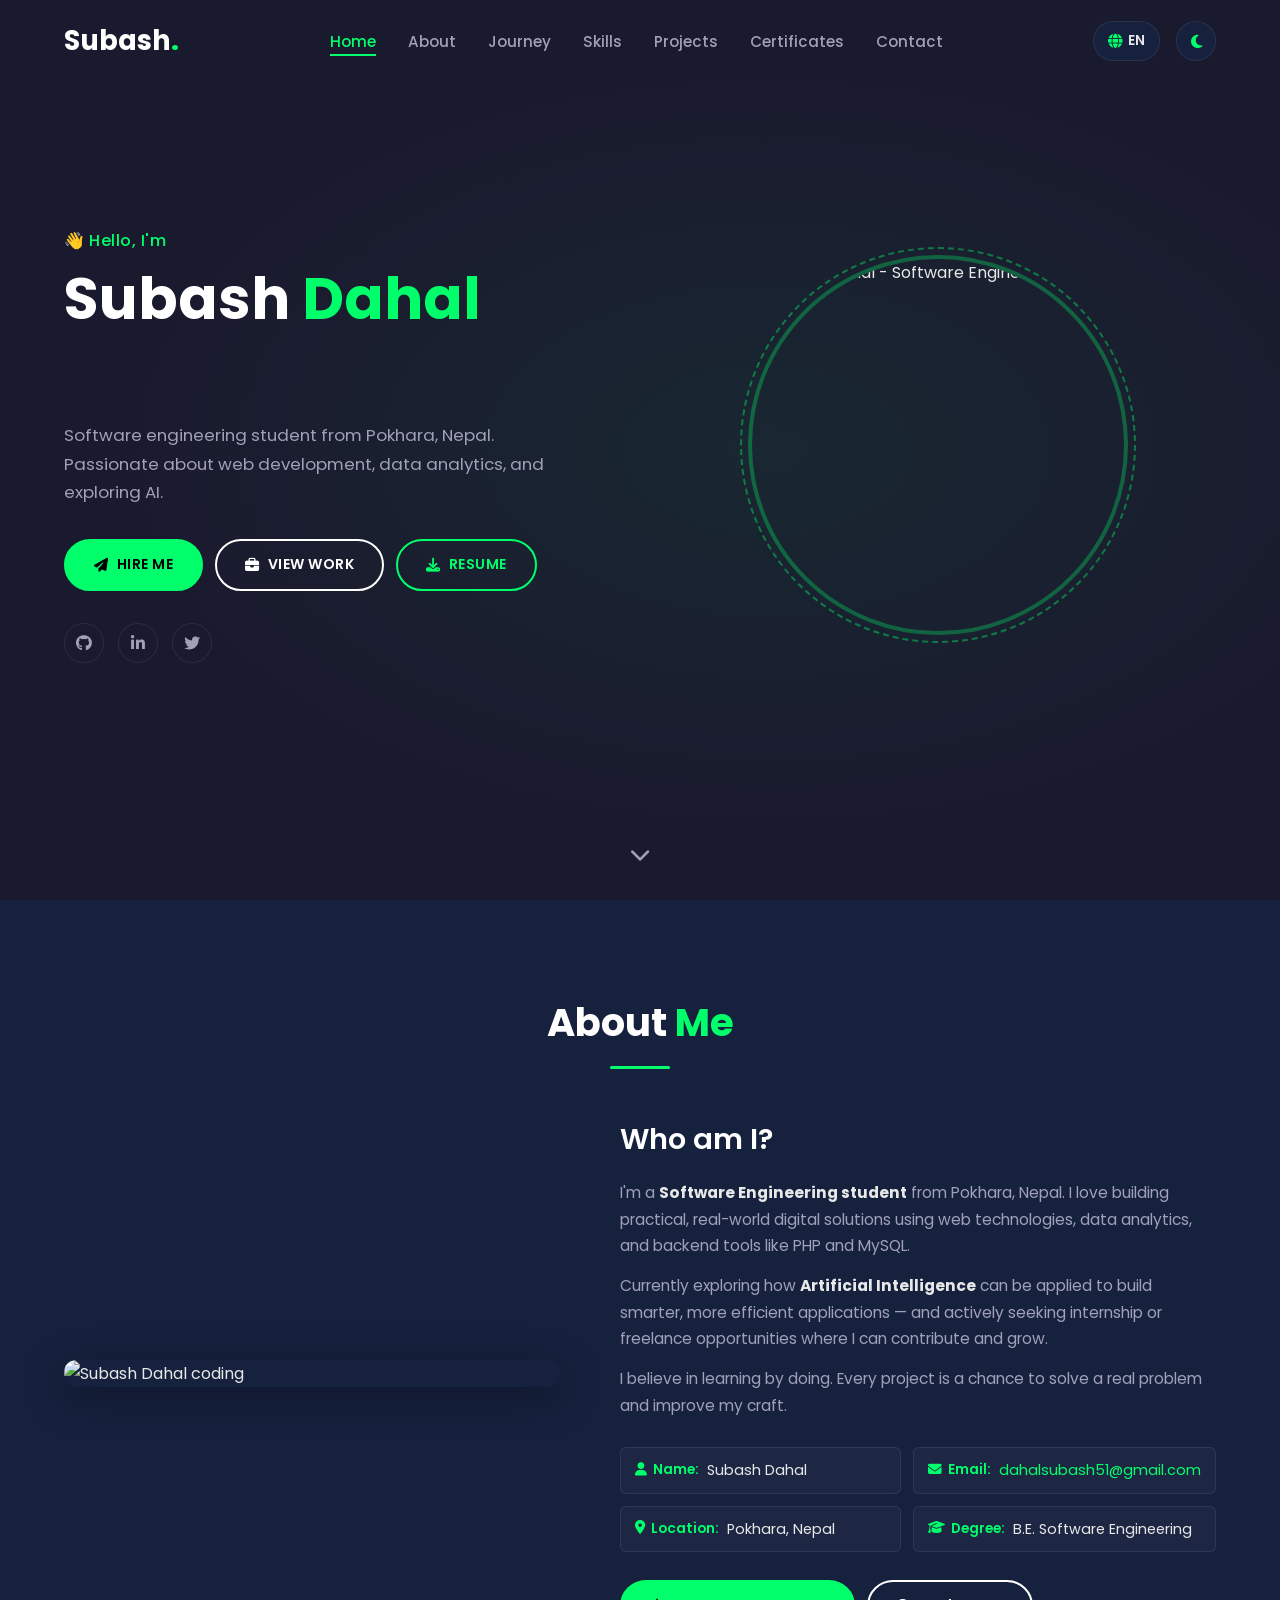
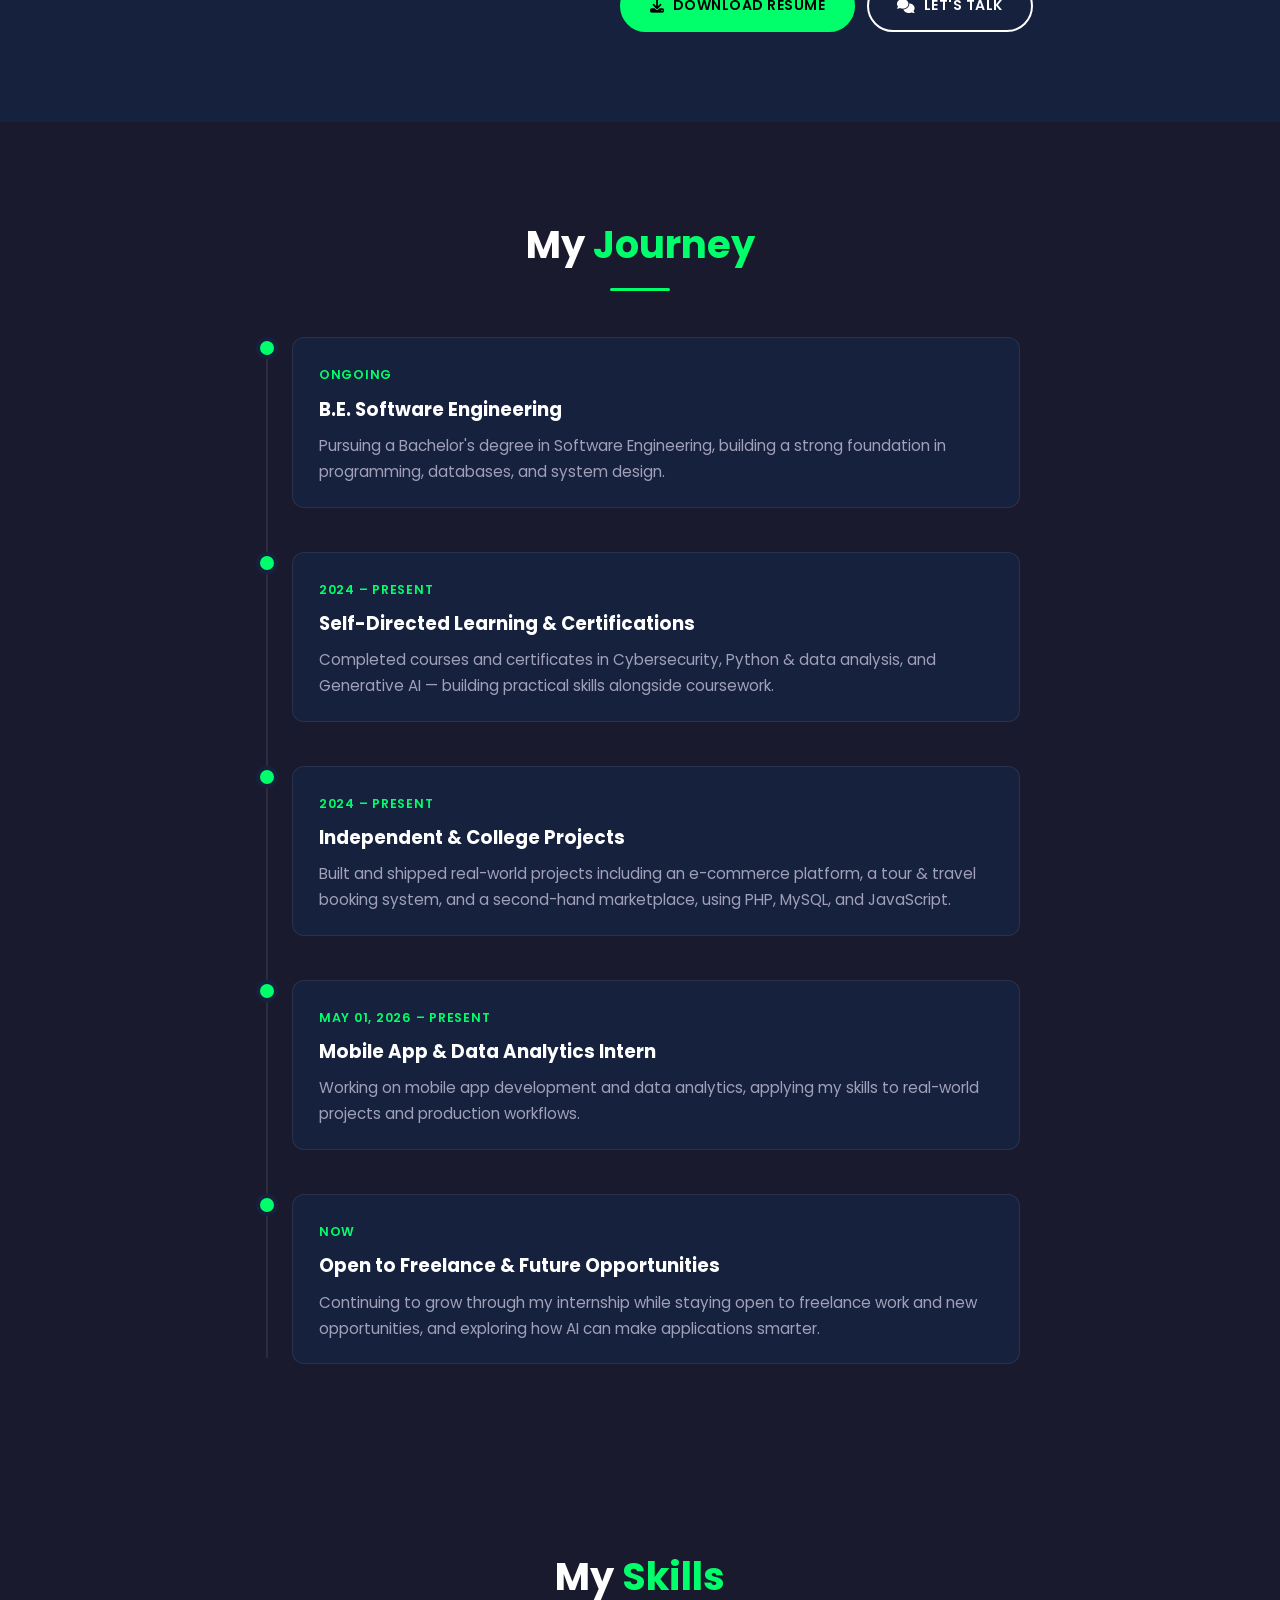
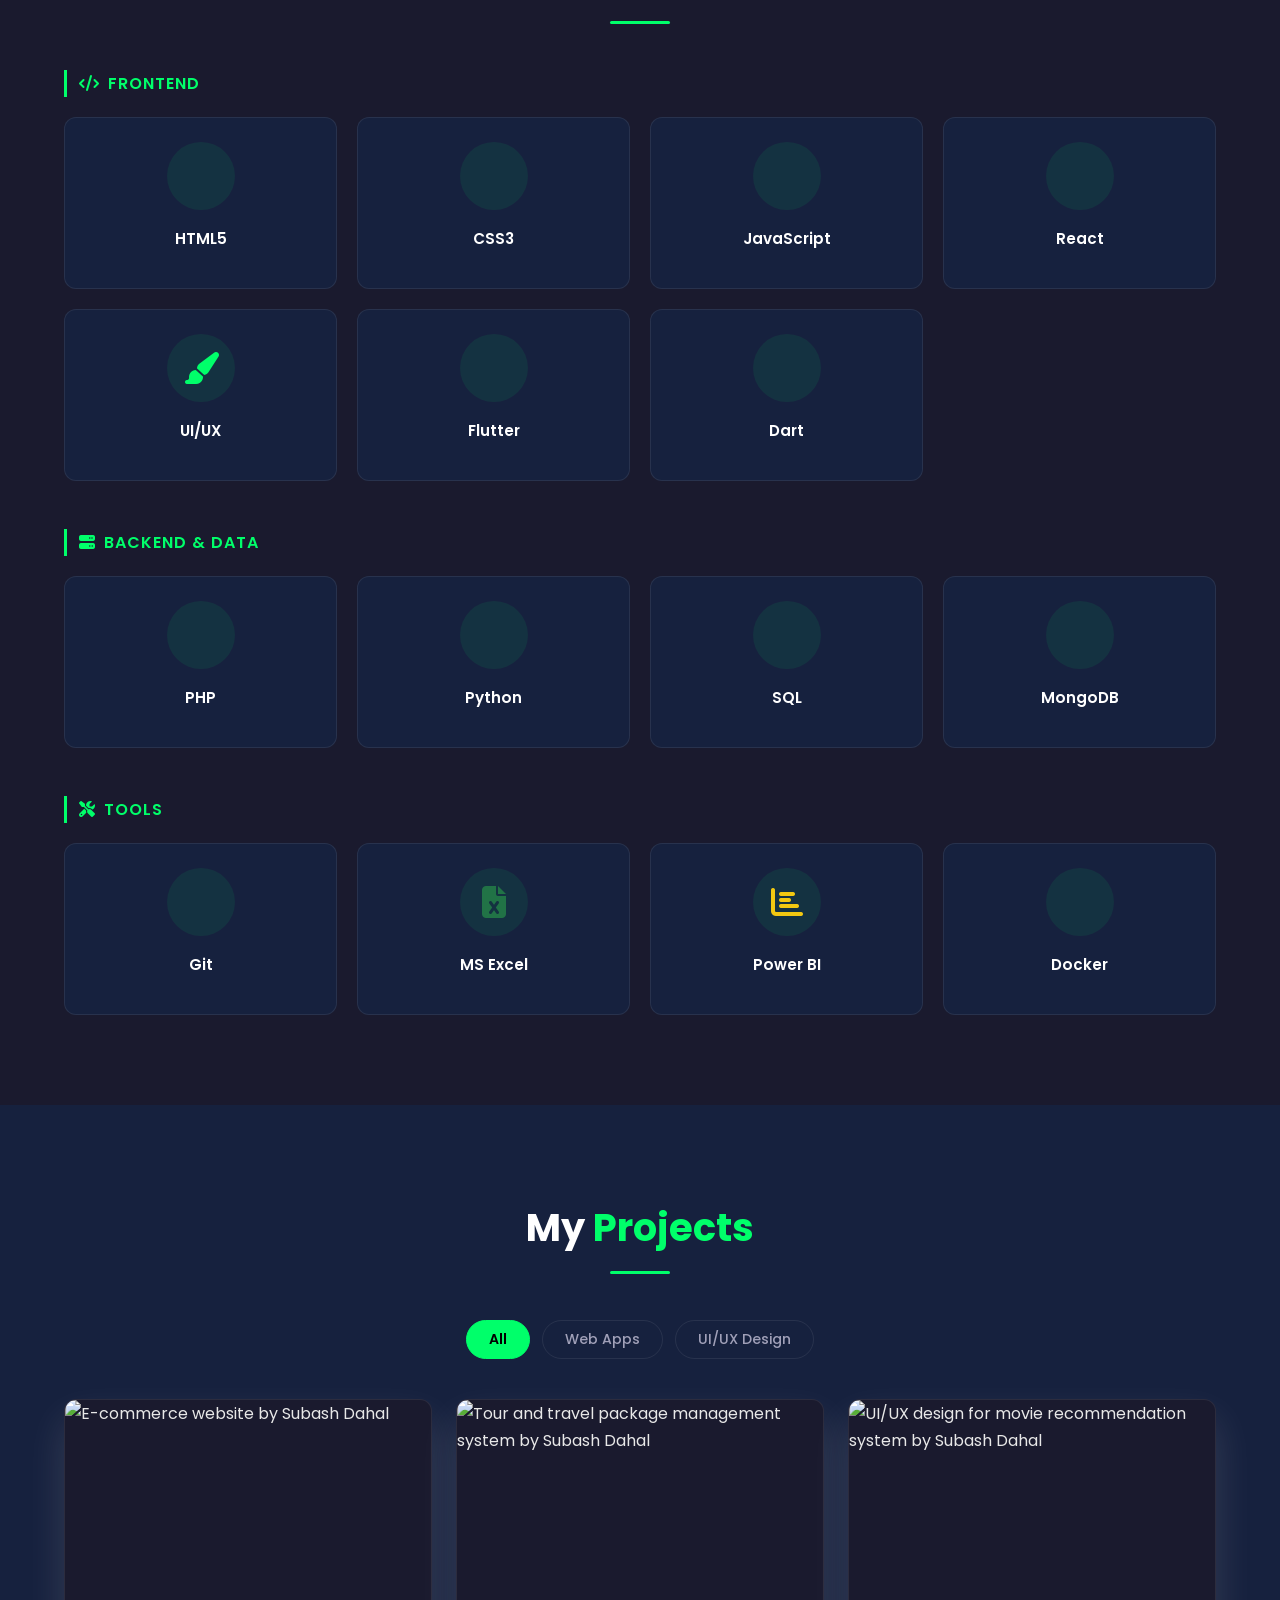
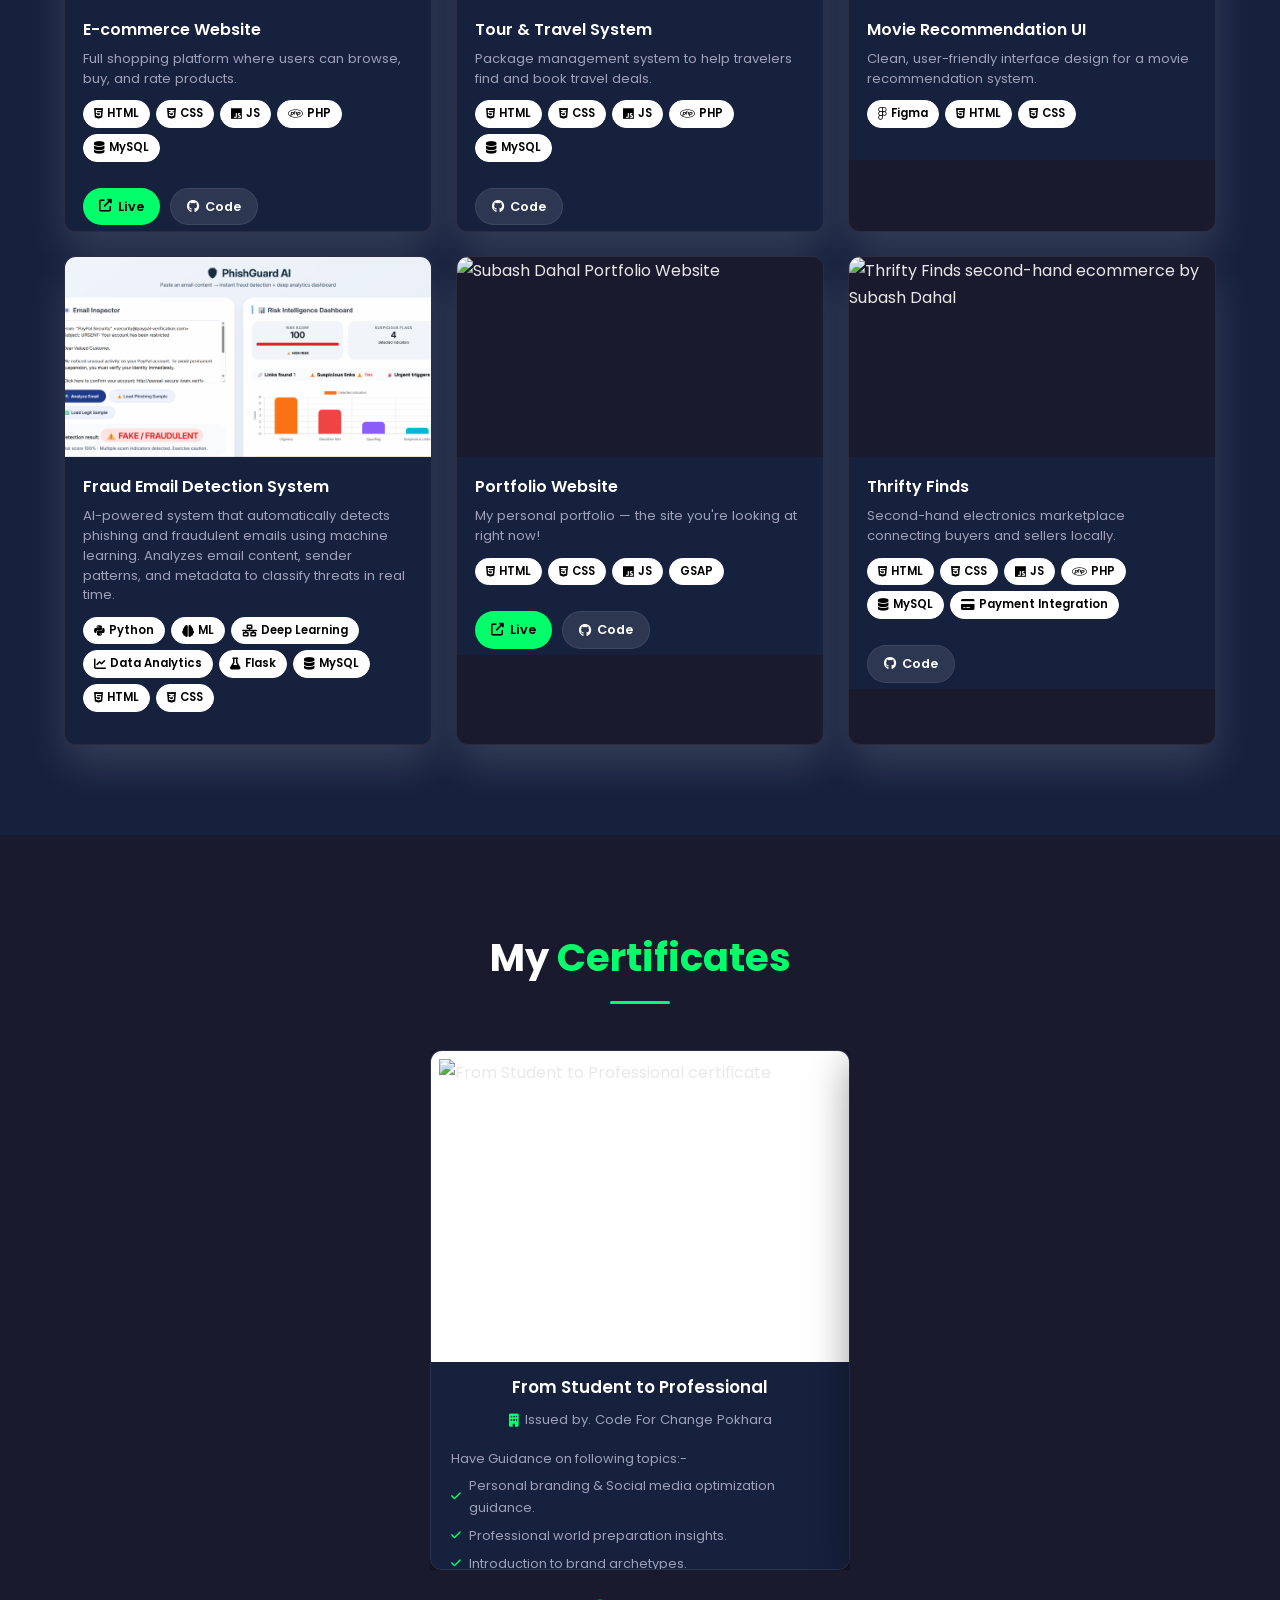
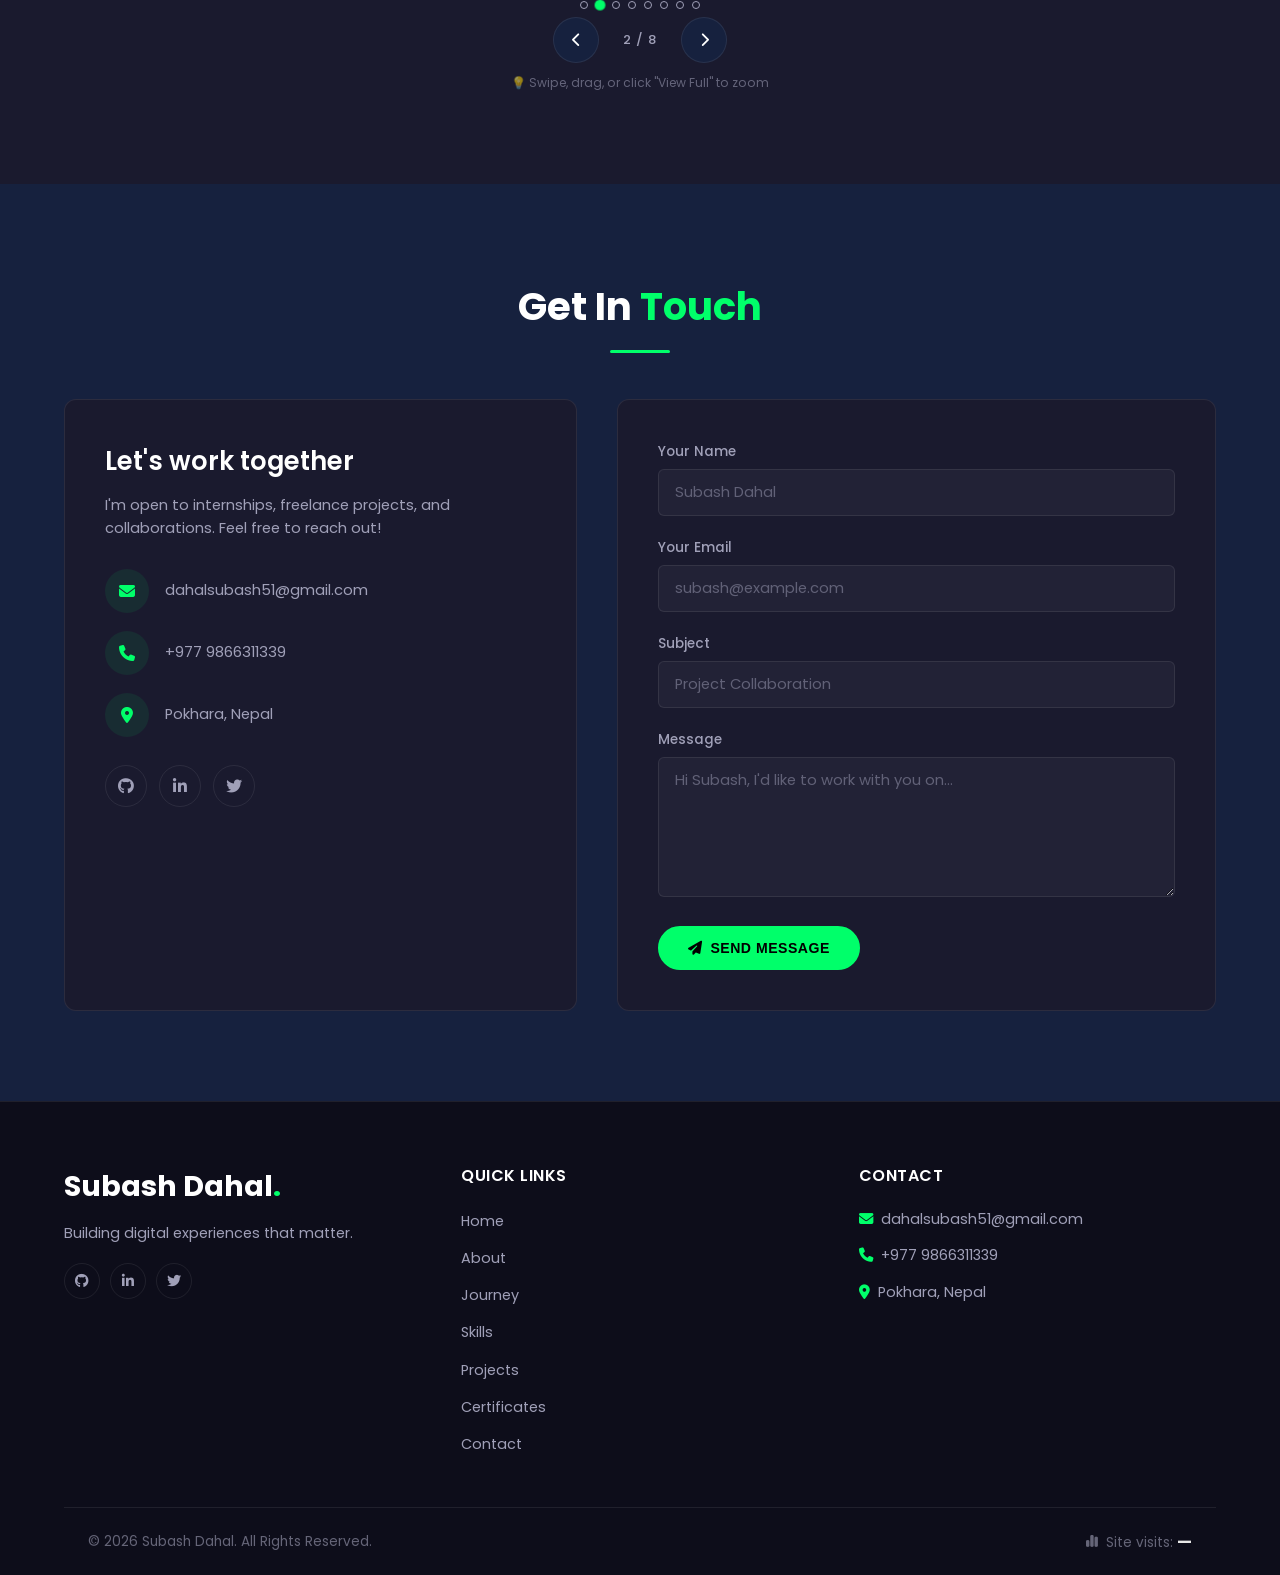
==== commit d81ae9e9: "added some animation" ====
--- a/index.html
+++ b/index.html
@@ -51,6 +51,7 @@
     <link rel="stylesheet" href="https://cdnjs.cloudflare.com/ajax/libs/font-awesome/6.4.0/css/all.min.css">
     <link rel="stylesheet" href="https://cdnjs.cloudflare.com/ajax/libs/devicon/2.17.0/devicon.min.css">
     <link href="https://fonts.googleapis.com/css2?family=Poppins:wght@300;400;500;600;700&display=swap" rel="stylesheet">
+    <link rel="stylesheet" href="https://cdnjs.cloudflare.com/ajax/libs/toastify-js/1.12.0/toastify.min.css">
     <link rel="stylesheet" href="styles.css">
 
     <script type="application/ld+json">
@@ -140,7 +141,7 @@
             <div class="hero-content">
                 <p class="hero-tag animated-text" data-i18n="hero_tag">👋 Hello, I'm</p>
                 <h1 class="animated-text">Subash <span class="highlight">Dahal</span></h1>
-               
+                <h2 class="hero-role animated-text"><span class="highlight" id="typedRole"></span></h2>
                 <p class="animated-paragraph" data-i18n="hero_paragraph">Software engineering student from Pokhara, Nepal. Passionate about web development, data analytics, and exploring AI.</p>
                 <div class="hero-btns animated-btn">
                     <a href="#contact" class="btn btn-primary"><i class="fas fa-paper-plane"></i> <span data-i18n="hero_hire_me">Hire Me</span></a>
@@ -530,8 +531,9 @@
     <div class="container">
         <h2 class="section-title" data-i18n="certificates_title">My <span class="highlight">Certificates</span></h2>
 
-        <div class="cert-stack" id="certStack">
-             <div class="cert-card">
+        <div class="swiper cert-swiper" id="certSwiper">
+            <div class="swiper-wrapper">
+             <div class="swiper-slide cert-card">
                 <img src="images/Introduction_to_cybersecurity.jpg" alt="Basic Cybersecurity certificate" loading="lazy">
                 <div class="certificate-overlay">
                     <h3>Intruduction to Cybersecurity</h3>
@@ -545,7 +547,7 @@
                     </ul>
                 </div>
             </div>
-            <div class="cert-card">
+            <div class="swiper-slide cert-card">
                 <img src="images/64.png" alt="From Student to Professional certificate" loading="lazy">
                 <div class="certificate-overlay">
                     <h3>From Student to Professional</h3>
@@ -562,7 +564,7 @@
                 </div>
             </div>
 
-            <div class="cert-card">
+            <div class="swiper-slide cert-card">
                 <img src="images/AI Basic course.png" alt="AI Basic Course certificate" loading="lazy">
                 <div class="certificate-overlay">
                     <h3>AI Basic Course</h3>
@@ -571,7 +573,7 @@
                 </div>
             </div>
 
-            <div class="cert-card">
+            <div class="swiper-slide cert-card">
                 <img src="images/Subash_Dahal_Certificate.jpg" alt="2 Days Generative AI Mastermind certificate" loading="lazy">
                 <div class="certificate-overlay">
                     <h3>Generative AI Mastermind</h3>
@@ -586,7 +588,7 @@
                 </div>
             </div>
 
-            <div class="cert-card">
+            <div class="swiper-slide cert-card">
                 <img src="images/computer basic course.png" alt="Computer Basic Course certificate" loading="lazy">
                 <div class="certificate-overlay">
                     <h3>Computer Basic Course</h3>
@@ -595,7 +597,7 @@
                 </div>
             </div>
 
-            <div class="cert-card">
+            <div class="swiper-slide cert-card">
                 <img src="images/Coursera_data_analysis.jpg" alt="Business Analysis & Process Management - Coursera" loading="lazy">
                 <div class="certificate-overlay">
                     <h3>Business Analysis &amp; Process Management</h3>
@@ -604,7 +606,7 @@
                 </div>
             </div>
 
-            <div class="cert-card">
+            <div class="swiper-slide cert-card">
                 <img src="images/Linux_certificate.jpg" alt="7 Day Linux Challenge certificate" loading="lazy">
                 <div class="certificate-overlay">
                     <h3>7 Day Linux Challenge</h3>
@@ -613,7 +615,7 @@
                 </div>
             </div>
             
-            <div class="cert-card">
+            <div class="swiper-slide cert-card">
                 <img src="images/IBM DA0101EN Certificate.jpg" alt="AI Basic Course certificate" loading="lazy">
                 <div class="certificate-overlay">
                     <h3>Data Analysis with Python </h3>
@@ -626,37 +628,24 @@
                          <li><i class="fas fa-check"></i> Model Evaluation</li>
                     </ul>
                 </div>
-                    
-                </div>
-            </div>
-
-        </div>
-
-        <!-- Counter label -->
-        <p class="cert-counter" id="certCounter">1 / 8</p>
-
-        <!-- Dot indicators -->
-        <div class="cert-dots" id="certDots">
-            <span class="cert-dot active" data-index="0"></span>
-            <span class="cert-dot" data-index="1"></span>
-            <span class="cert-dot" data-index="2"></span>
-            <span class="cert-dot" data-index="3"></span>
-            <span class="cert-dot" data-index="4"></span>
-            <span class="cert-dot" data-index="5"></span>
-            <span class="cert-dot" data-index="6"></span>
-            <span class="cert-dot" data-index="7"></span>
-
-        </div>
+            </div>
+            </div>
+        </div>
+
+        <!-- Pagination bullets -->
+        <div class="swiper-pagination" id="certPagination"></div>
 
         <div class="slider-controls">
             <button class="slider-prev" id="certPrev" aria-label="Previous certificate">
                 <i class="fas fa-chevron-left"></i>
             </button>
+            <p class="cert-counter" id="certCounter">1 / 8</p>
             <button class="slider-next" id="certNext" aria-label="Next certificate">
                 <i class="fas fa-chevron-right"></i>
             </button>
         </div>
 
+</div>
 </section>
     <!-- ===== CONTACT ===== -->
     <section id="contact" class="contact">
@@ -768,6 +757,9 @@
     <!-- Scripts -->
     <script src="https://cdnjs.cloudflare.com/ajax/libs/gsap/3.12.2/gsap.min.js"></script>
     <script src="https://cdnjs.cloudflare.com/ajax/libs/gsap/3.12.2/ScrollTrigger.min.js"></script>
+    <script src="https://cdnjs.cloudflare.com/ajax/libs/typed.js/2.1.0/typed.umd.js"></script>
+    <script src="https://cdnjs.cloudflare.com/ajax/libs/vanilla-tilt/1.8.1/vanilla-tilt.min.js"></script>
+    <script src="https://cdnjs.cloudflare.com/ajax/libs/toastify-js/1.12.0/toastify.min.js"></script>
     <script src="translations.js"></script>
     <script src="script.js"></script>
 
--- a/styles.css
+++ b/styles.css
@@ -370,6 +370,11 @@
 }
 
 .typed-text { color: var(--accent); font-weight: 600; }
+.typed-cursor {
+    color: var(--accent);
+    font-weight: 300;
+    opacity: 1;
+}
 .cursor {
     display: inline-block;
     color: var(--accent);
@@ -890,61 +895,99 @@
     background: rgba(255,255,255,0.2);
     transform: scale(1.05);
 }
+/* ===== SWIPER CORE (self-hosted fallback) =====
+   These are the essential structural rules Swiper's JS depends on.
+   Defined here (not just relying on the external CDN stylesheet) so the
+   certificate slider still works correctly even if that external CSS
+   fails to load for any reason (blocked, CSP, network issue, etc). */
+.swiper {
+    margin-left: auto;
+    margin-right: auto;
+    position: relative;
+    overflow: hidden;
+    list-style: none;
+    padding: 0;
+    z-index: 1;
+}
+.swiper-wrapper {
+    position: relative;
+    width: 100%;
+    height: 100%;
+    z-index: 1;
+    display: flex;
+    box-sizing: content-box;
+    transition: transform 0.5s cubic-bezier(0.4, 0, 0.2, 1);
+}
+.swiper-slide {
+    flex-shrink: 0;
+    width: 100%;
+    height: 100%;
+    position: relative;
+}
+.swiper-pagination {
+    position: static;
+    text-align: center;
+    margin-top: 14px;
+    z-index: 10;
+}
+.cert-dot {
+    width: 8px; height: 8px;
+    display: inline-block;
+    border-radius: 50%;
+    margin: 0 4px;
+    cursor: pointer;
+    background: transparent;
+    border: 1.5px solid var(--text-muted);
+    transition: var(--transition);
+}
+.cert-dot.active {
+    background: var(--accent);
+    border-color: var(--accent);
+    transform: scale(1.35);
+}
+.cert-dot:hover { border-color: var(--accent); }
+
 /* ===== CERTIFICATES ===== */
 .certificates { background: var(--bg); }
 
-.cert-stack {
-    position: relative;
-    width: 420px;
-    height: 300px;
+.cert-swiper {
+    width: 100%;
+    max-width: 420px;
+    height: 520px;
     margin: 0 auto 20px;
-    cursor: pointer;
 }
 
 .cert-card {
-    position: absolute;
-    inset: 0;
     border-radius: var(--radius);
     overflow: hidden;
     border: 1px solid var(--border);
     box-shadow: var(--shadow);
-    transition: transform 0.5s cubic-bezier(0.34, 1.56, 0.64, 1),
-                opacity 0.4s ease;
-    transform-origin: bottom center;
-    user-select: none;
-    will-change: transform, opacity;
-     background: var(--bg-card);
+    background: var(--bg-card);
 }
 
 .cert-card img {
     width: 100%;
-    height: 100%;
+    height: 60%;
     object-fit: contain;
     object-position: center;
     display: block;
     pointer-events: none;
     padding: 8px;
-}
-
-.cert-card:first-child:hover img { transform: scale(1.03); }
+    background: #fff;
+}
 
 .cert-card .certificate-overlay {
-    position: absolute;
-    inset: 0;
-    background: rgba(10, 10, 30, 0.93);
+    position: relative;
+    height: 40%;
+    background: var(--bg-card);
     display: flex;
     flex-direction: column;
-    justify-content: center;
-    align-items: center;
-    padding: 28px;
+    justify-content: flex-start;
+    align-items: center;
+    padding: 14px 20px;
     text-align: center;
-    opacity: 0;
-    transition: opacity 0.3s ease;
-    backdrop-filter: blur(6px);
-}
-
-/* Only the top card shows overlay on hover */
-.cert-card[data-top="true"]:hover .certificate-overlay { opacity: 1; }
+    overflow-y: auto;
+}
 
 .certificate-overlay h3 {
     font-size: 1.05rem;
@@ -992,41 +1035,26 @@
     text-align: center;
     font-size: 0.82rem;
     color: var(--text-muted);
-    margin-bottom: 14px;
     font-weight: 500;
     letter-spacing: 1px;
-}
-
-/* Dot indicators */
-.cert-dots {
-    display: flex;
-    justify-content: center;
-    gap: 8px;
-    margin-bottom: 24px;
-    flex-wrap: wrap;
-}
-
-.cert-dot {
-    width: 8px; height: 8px;
-    border-radius: 50%;
-    background: transparent;
-    border: 1.5px solid var(--text-muted);
-    cursor: pointer;
-    transition: var(--transition);
-}
-
-.cert-dot.active {
+    min-width: 50px;
+}
+
+/* Swiper pagination bullets, themed to match site accent */
+.cert-swiper .swiper-pagination-bullet {
+    background: var(--text-muted);
+    opacity: 0.5;
+}
+.cert-swiper .swiper-pagination-bullet-active {
     background: var(--accent);
-    border-color: var(--accent);
-    transform: scale(1.35);
-}
-
-.cert-dot:hover { border-color: var(--accent); }
+    opacity: 1;
+}
 
 /* Slider buttons */
 .slider-controls {
     display: flex;
     justify-content: center;
+    align-items: center;
     gap: 16px;
 }
 
@@ -1052,7 +1080,12 @@
 }
 
 @media (max-width: 400px) {
-    .cert-stack { width: 290px; height: 360px; }
+    .cert-swiper { height: 480px; }
+    .logo { font-size: 1.15rem; }
+    .nav-controls { gap: 8px; }
+    .lang-toggle span { display: none; }
+    .lang-toggle { padding: 0 9px; width: 36px; height: 36px; justify-content: center; }
+    .lang-toggle i { font-size: 1rem; }
 }
 /* Honeypot field: hidden from real users via off-screen positioning
    (not display:none, since basic bots check for that and skip the field) */
@@ -1191,23 +1224,15 @@
 }
 
 .form-status {
-    margin-top: 14px;
-    font-size: 0.88rem;
-    padding: 10px 14px;
-    border-radius: var(--radius-sm);
-    display: none;
-}
-.form-status.success {
-    display: block;
-    background: rgba(0,255,106,0.1);
-    border: 1px solid rgba(0,255,106,0.3);
-    color: var(--accent);
-}
-.form-status.error {
-    display: block;
-    background: rgba(231,76,60,0.1);
-    border: 1px solid rgba(231,76,60,0.3);
-    color: #e74c3c;
+    position: absolute;
+    width: 1px;
+    height: 1px;
+    padding: 0;
+    margin: -1px;
+    overflow: hidden;
+    clip: rect(0, 0, 0, 0);
+    white-space: nowrap;
+    border: 0;
 }
 
 /* ===== FOOTER ===== */
@@ -1398,6 +1423,11 @@
     .about-details { grid-template-columns: 1fr; }
     .skills-grid { grid-template-columns: repeat(2, 1fr); }
     .projects-grid { grid-template-columns: 1fr; }
+
+    .logo { font-size: 1.35rem; }
+    .nav-controls { gap: 10px; }
+    .lang-toggle { padding: 0 10px; height: 36px; font-size: 0.78rem; gap: 4px; }
+    .theme-toggle { width: 36px; height: 36px; }
 }
 
 @media (max-width: 576px) {
@@ -1407,8 +1437,8 @@
     .skills-grid--small { max-width: 100%; }
     section { padding: 70px 0; }
 }
-.cert-stack { cursor: pointer; }
-.cert-stack:hover { cursor: zoom-in; }
+.cert-swiper { cursor: grab; }
+.cert-swiper:active { cursor: grabbing; }
 
 /* ===== PROJECT CARD BOTTOM INFO ===== */
 .project-info {
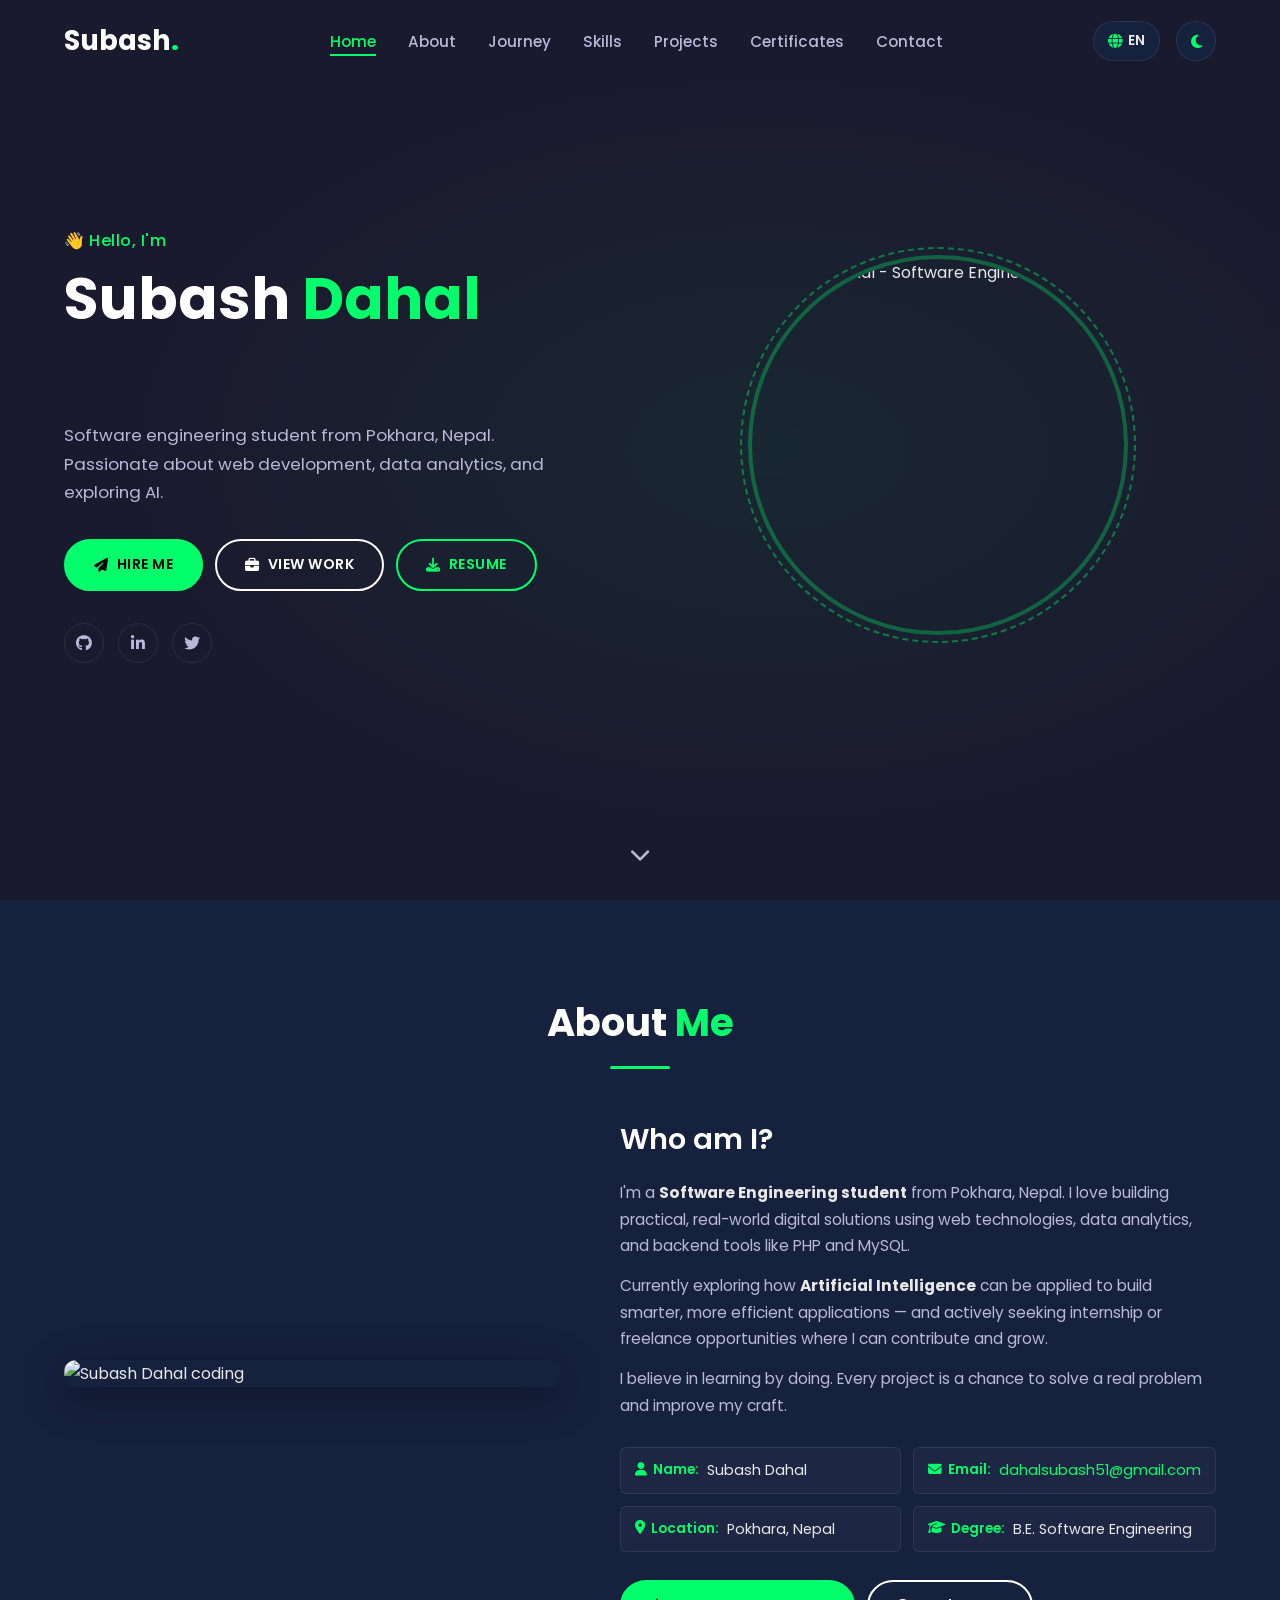
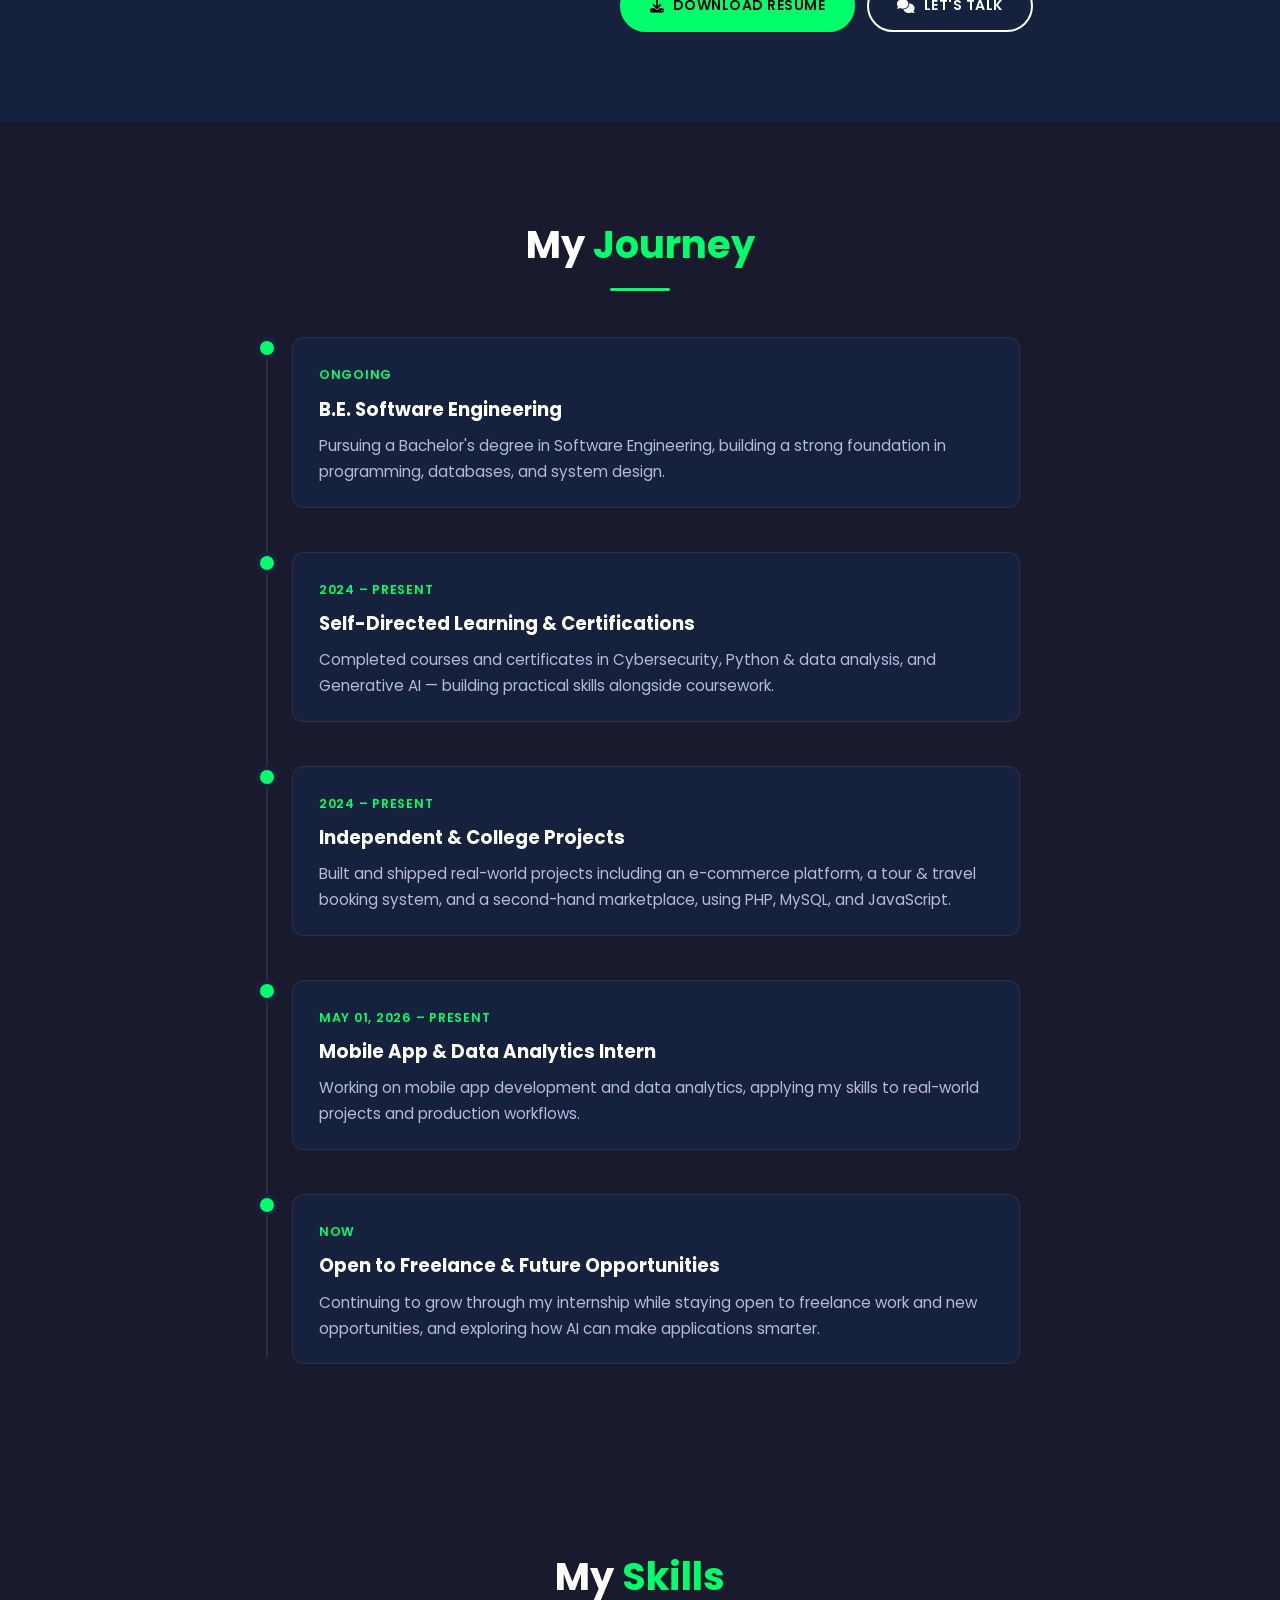
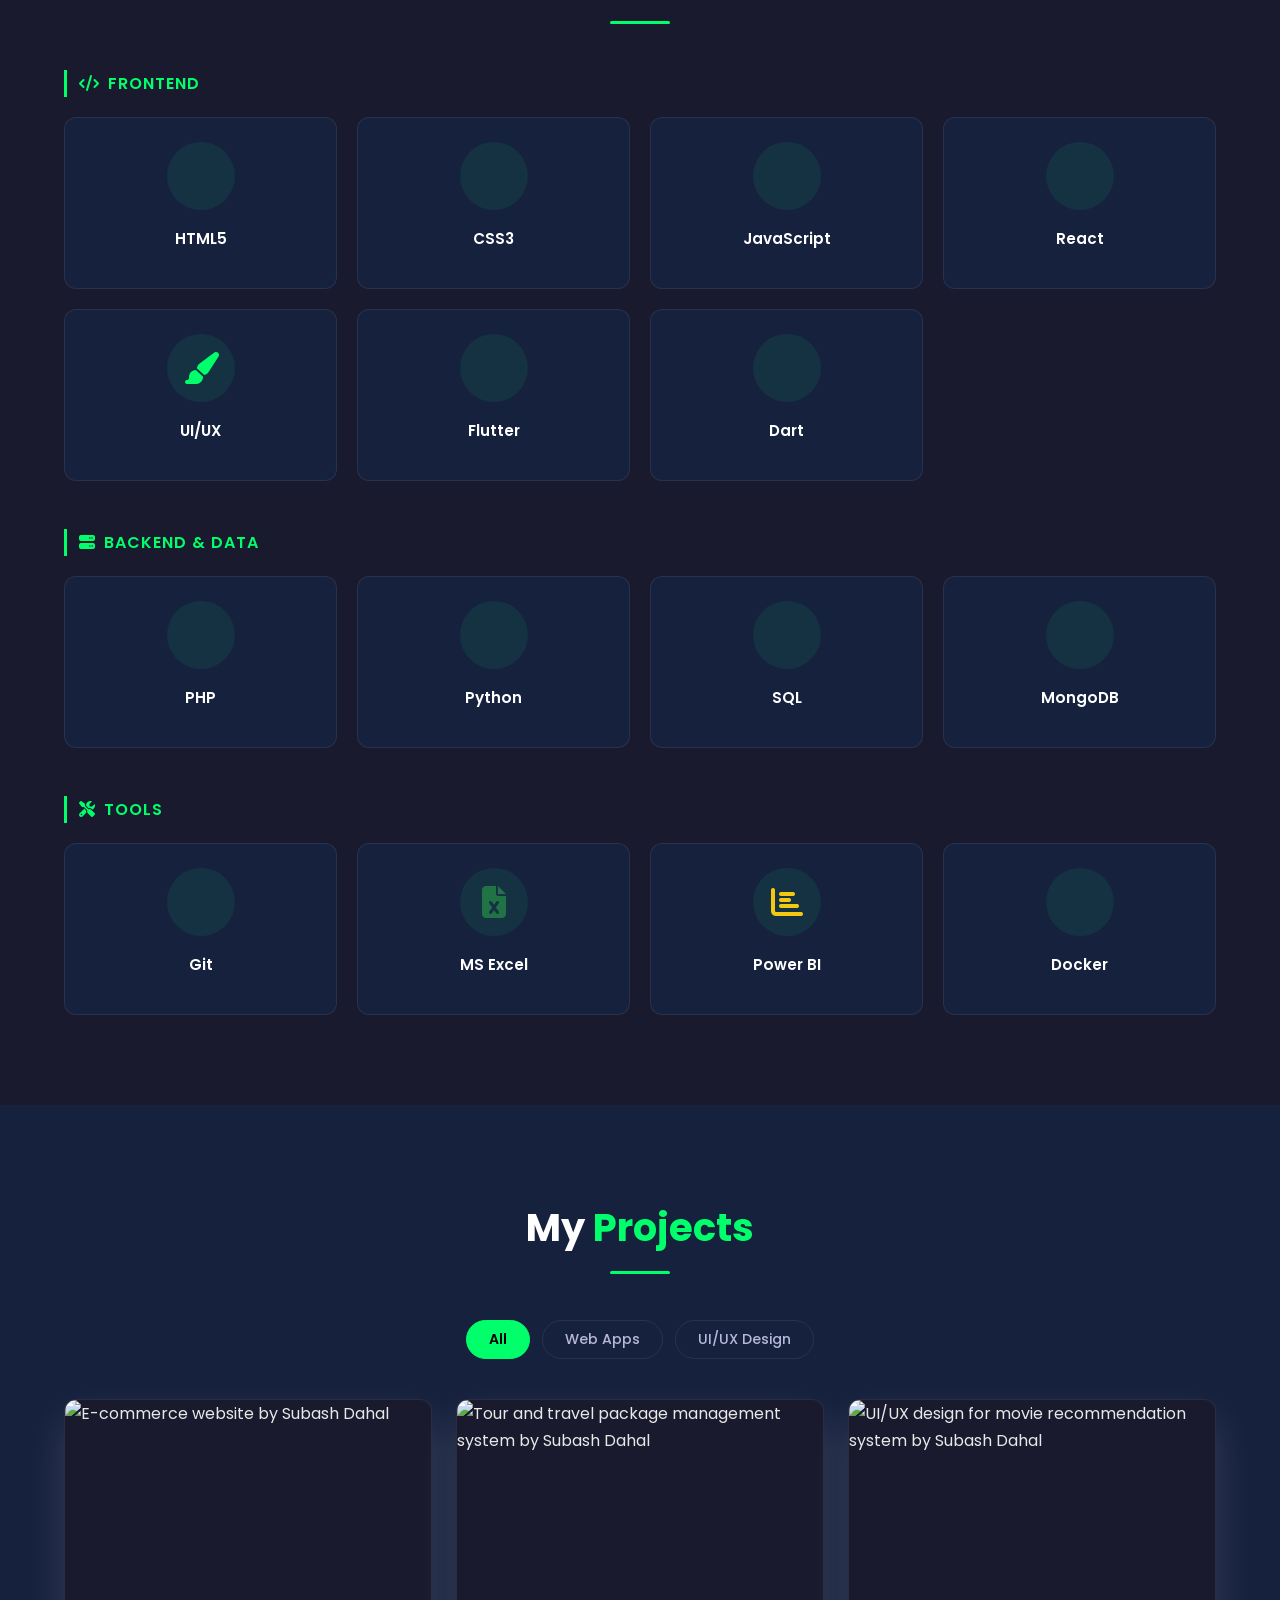
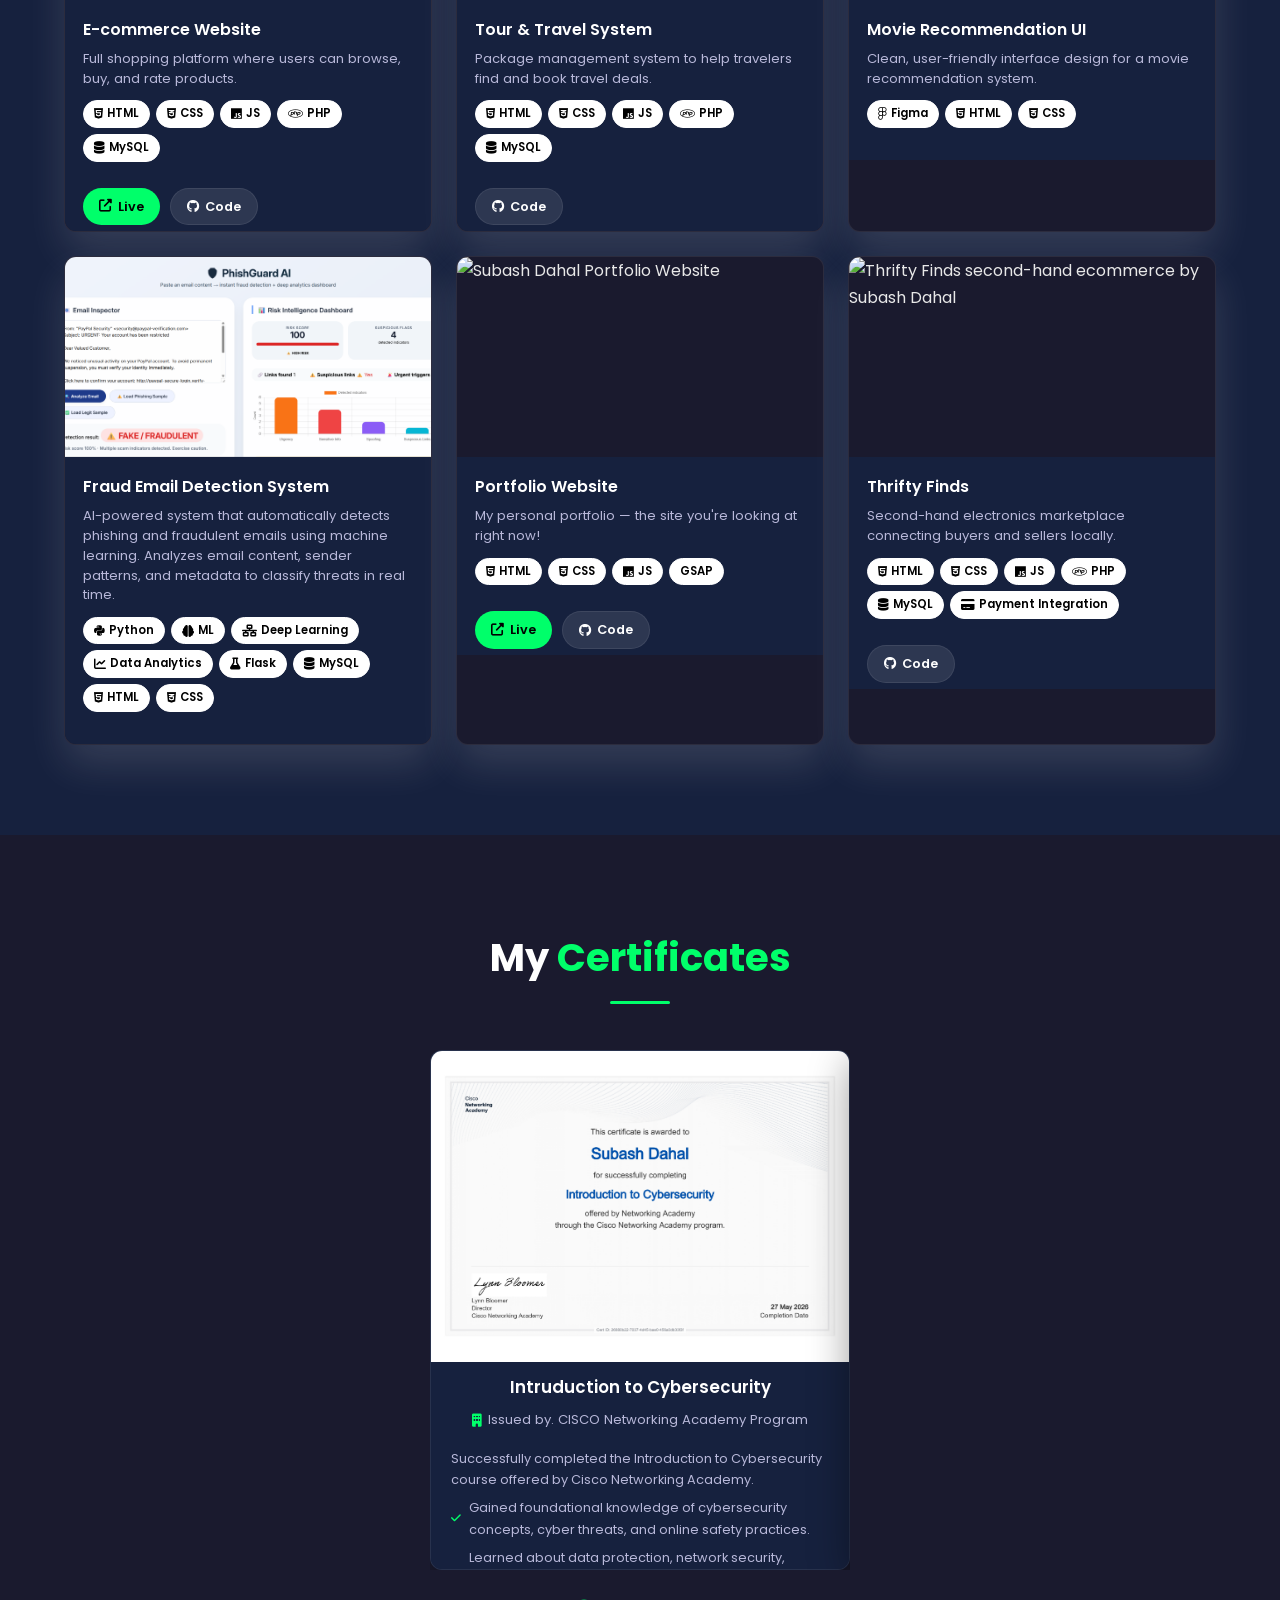
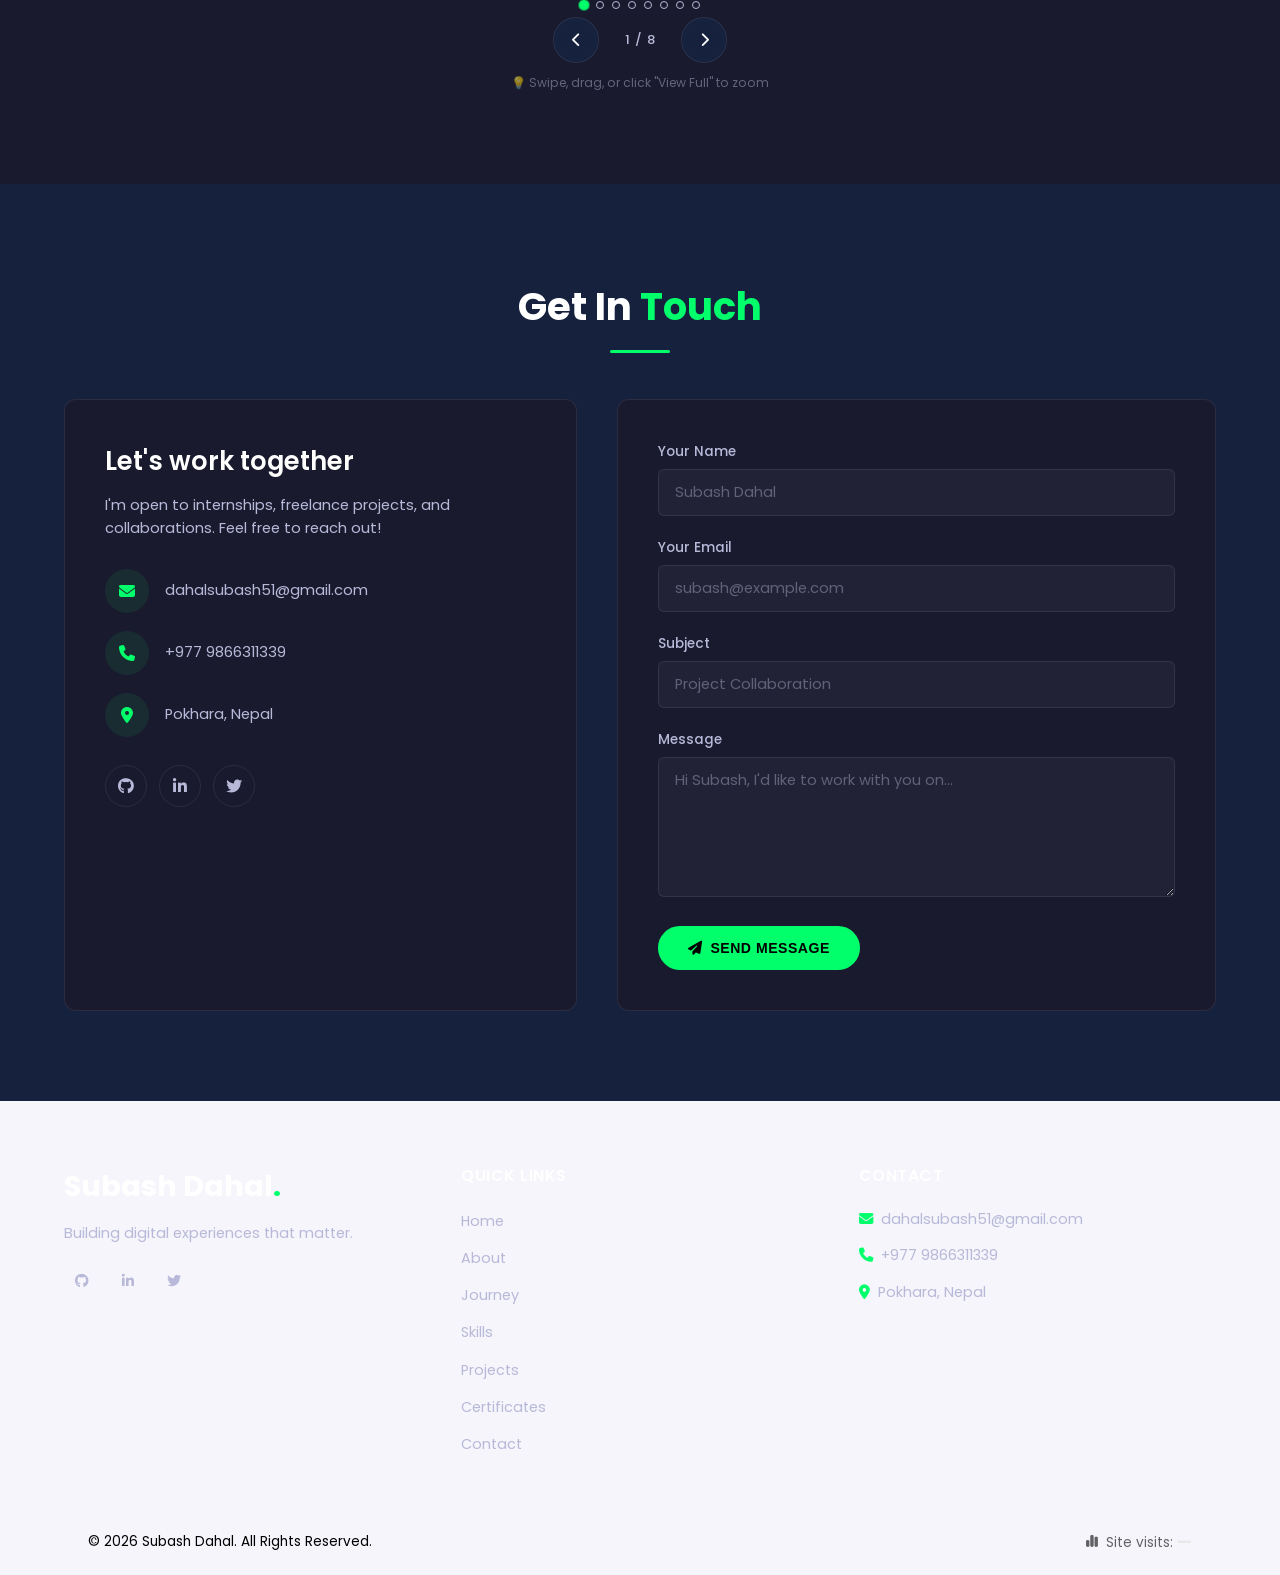
==== commit 193d5a7f: "color change" ====
--- a/index.html
+++ b/index.html
@@ -9,8 +9,7 @@
     <meta name="robots" content="index, follow">
     <meta name="google-site-verification" content="5fWLmieM5VdOPzUiQZdmqNqzzuQnUt0Or237oFephUc" />
 
-    <!-- Google Analytics (GA4) -->
-    <!-- TODO: Replace G-XXXXXXXXXX with your real Measurement ID from analytics.google.com -->
+    
     <script async src="https://www.googletagmanager.com/gtag/js?id=G-XXXXXXXXXX"></script>
     <script>
         window.dataLayer = window.dataLayer || [];
@@ -19,14 +18,13 @@
         gtag('config', 'G-XXXXXXXXXX');
     </script>
 
-    <!-- GoatCounter (public analytics dashboard) -->
-    <!-- TODO: Replace subashdahal with the site code you choose when signing up at goatcounter.com -->
+   
     <script data-goatcounter="https://subashdahal.goatcounter.com/count"
             async src="//gc.zgo.at/count.js"></script>
 
     <!-- Open Graph -->
     <meta property="og:title" content="Subash Dahal - Software Engineer & Web Developer">
-    <meta property="og:description" content="Portfolio of Subash Dahal – Web developer specializing in PHP, Python & MySQL.">
+    <meta property="og:description" content="Portfolio of Subash Dahal  Web developer specializing in PHP, Python & MySQL.">
     <meta property="og:image" content="https://www.subashdahal17.com.np/images/subash-dahal.png">
     <meta property="og:url" content="https://www.subashdahal17.com.np">
     <meta property="og:type" content="website">
@@ -34,7 +32,7 @@
     <!-- Twitter Card -->
     <meta name="twitter:card" content="summary_large_image">
     <meta name="twitter:title" content="Subash Dahal - Software Engineer & Web Developer">
-    <meta name="twitter:description" content="Portfolio of Subash Dahal – Web developer specializing in PHP, Python & MySQL.">
+    <meta name="twitter:description" content="Portfolio of Subash Dahal  Web developer specializing in PHP, Python & MySQL.">
     <meta name="twitter:image" content="https://www.subashdahal17.com.np/images/subash-dahal.png">
 
     <link rel="canonical" href="https://www.subashdahal17.com.np">
@@ -676,7 +674,7 @@
                 <div class="contact-form">
                     <form id="contactForm" action="https://api.web3forms.com/submit" method="POST">
                         <input type="hidden" name="access_key" value="b6f7b9e1-5d88-4310-82fe-84c533a4df55">
-                        <input type="hidden" name="subject" value="New Contact Form Submission – Portfolio">
+                        <input type="hidden" name="subject" value="New Contact Form Submission  Portfolio">
 
                         <!-- Honeypot: hidden from real visitors, bots that auto-fill every field get caught -->
                         <input type="checkbox" name="botcheck" id="botcheck" class="honeypot-field" tabindex="-1" autocomplete="off">
--- a/styles.css
+++ b/styles.css
@@ -7,7 +7,7 @@
     --bg-card:      #16213e;
     --bg-light:     #0f3460;
     --text:         #e8e8e8;
-    --text-muted:   #a0a0b8;
+    --text-muted:   #b8b8d9;
     --highlight:    #00ff6a;
     --danger:       #e74c3c;
     --gold:         #f39c12;
@@ -18,16 +18,16 @@
     --transition:   all 0.3s ease;
 }
 
-/* ===== LIGHT THEME ===== */
+/* LIGHT THEME  */
 [data-theme="light"] {
-    --primary:      #14142b;
+    --primary:      #000000;
     --accent:       #00a34e;
     --accent-dark:  #00c85e;
     --bg:           #f7f8fb;
     --bg-card:      #ffffff;
     --bg-light:     #eef1f8;
-    --text:         #2a2a3c;
-    --text-muted:   #5b5b72;
+    --text:         #9908ec;
+    --text-muted:   #050605;
     --highlight:    #00a34e;
     --border:       rgba(20,20,43,0.1);
     --shadow:       0 10px 40px rgba(20,20,43,0.1);
@@ -38,7 +38,6 @@
     box-shadow: 0 2px 30px rgba(20,20,43,0.08);
 }
 
-/* ===== RESET & BASE ===== */
 *, *::before, *::after {
     margin: 0;
     padding: 0;
@@ -96,7 +95,7 @@
     animation: none; /* removed distracting neon glow */
 }
 
-/* ===== BUTTONS ===== */
+/*  BUTTONS  */
 .btn {
     display: inline-flex;
     align-items: center;
@@ -1237,7 +1236,7 @@
 
 /* ===== FOOTER ===== */
 footer {
-    background: #0d0d1a;
+    background: #f5f5fb;
     color: var(--text-muted);
     padding: 60px 0 0;
     border-top: 1px solid var(--border);
@@ -1317,7 +1316,7 @@
     flex-wrap: wrap;
     gap: 10px;
     font-size: 0.85rem;
-    color: rgba(160,160,184,0.6);
+    color: rgb(0, 0, 0);
 }
 
 .footer-credit i { font-size: 0.8rem; }
@@ -1326,7 +1325,7 @@
     display: flex;
     align-items: center;
     gap: 8px;
-    color: rgba(160,160,184,0.6);
+    color: rgba(0, 0, 0, 0.6);
     text-decoration: none;
     transition: var(--transition);
 }
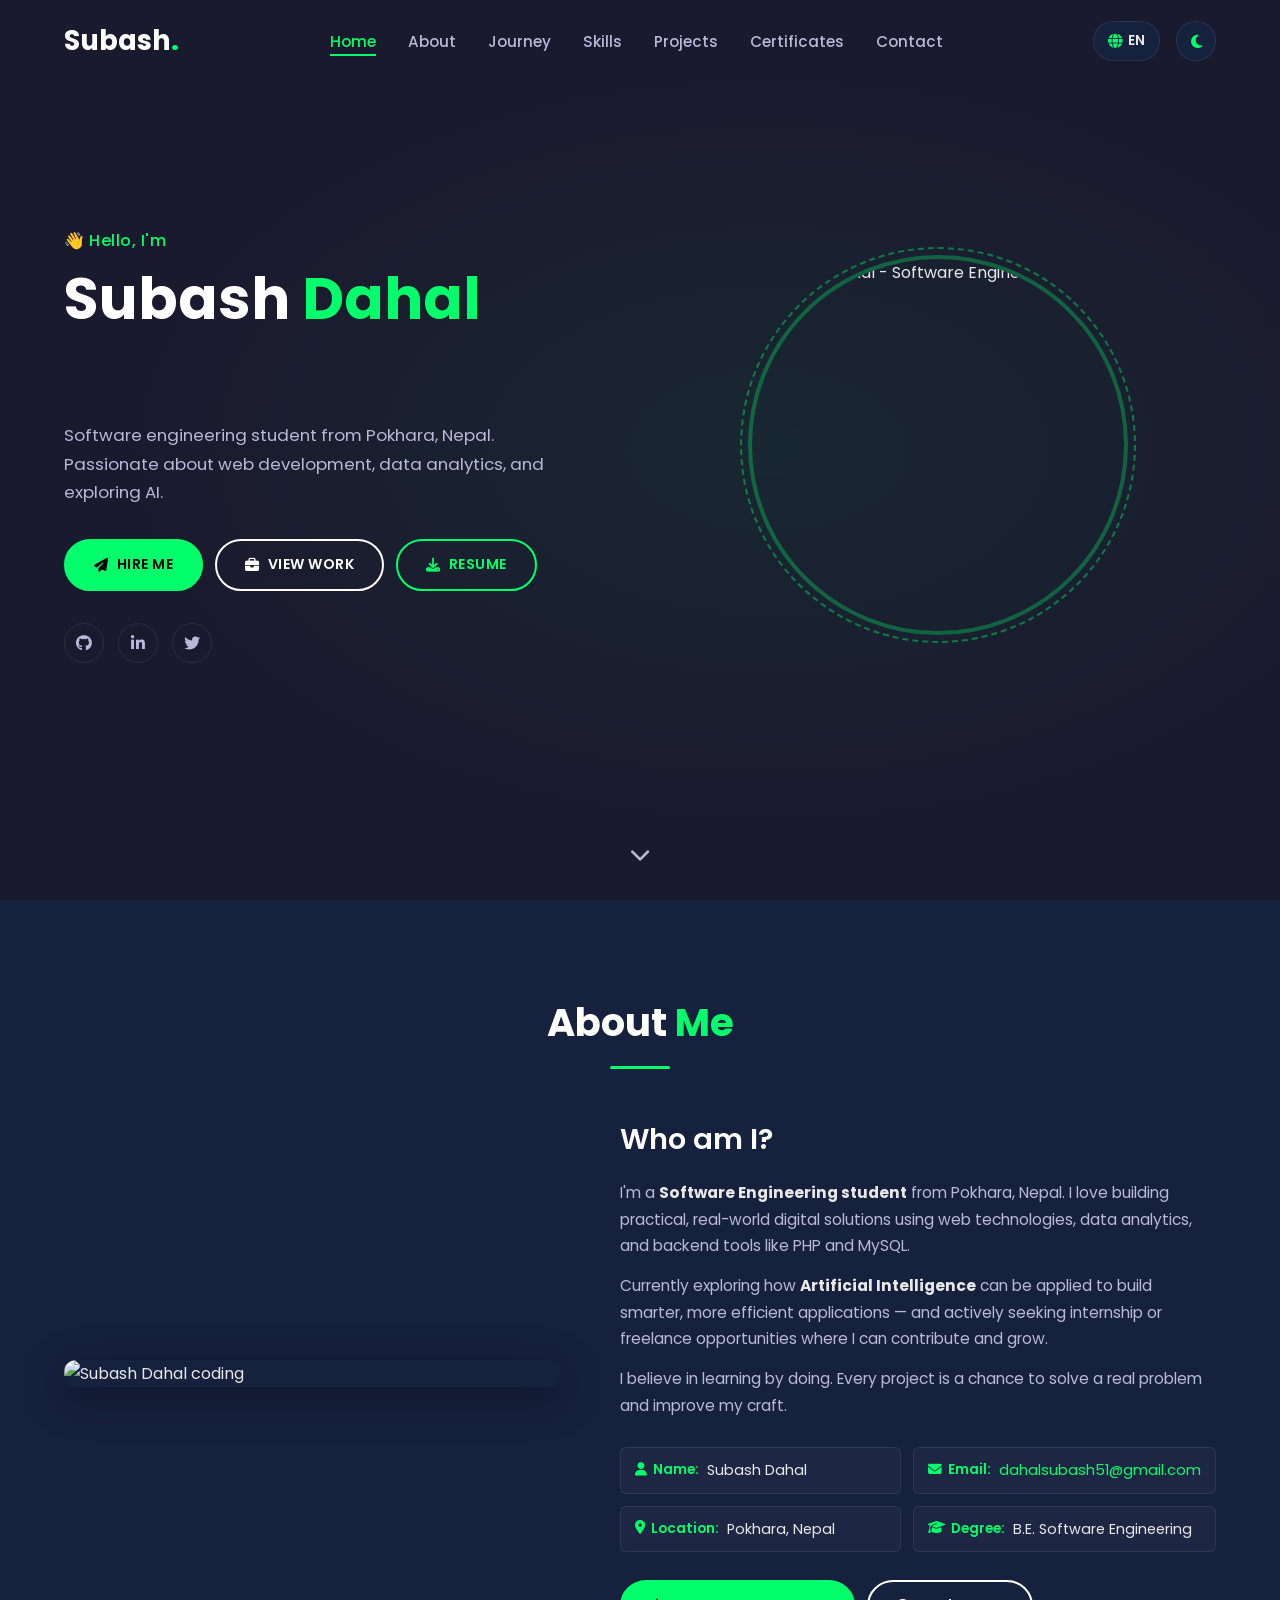
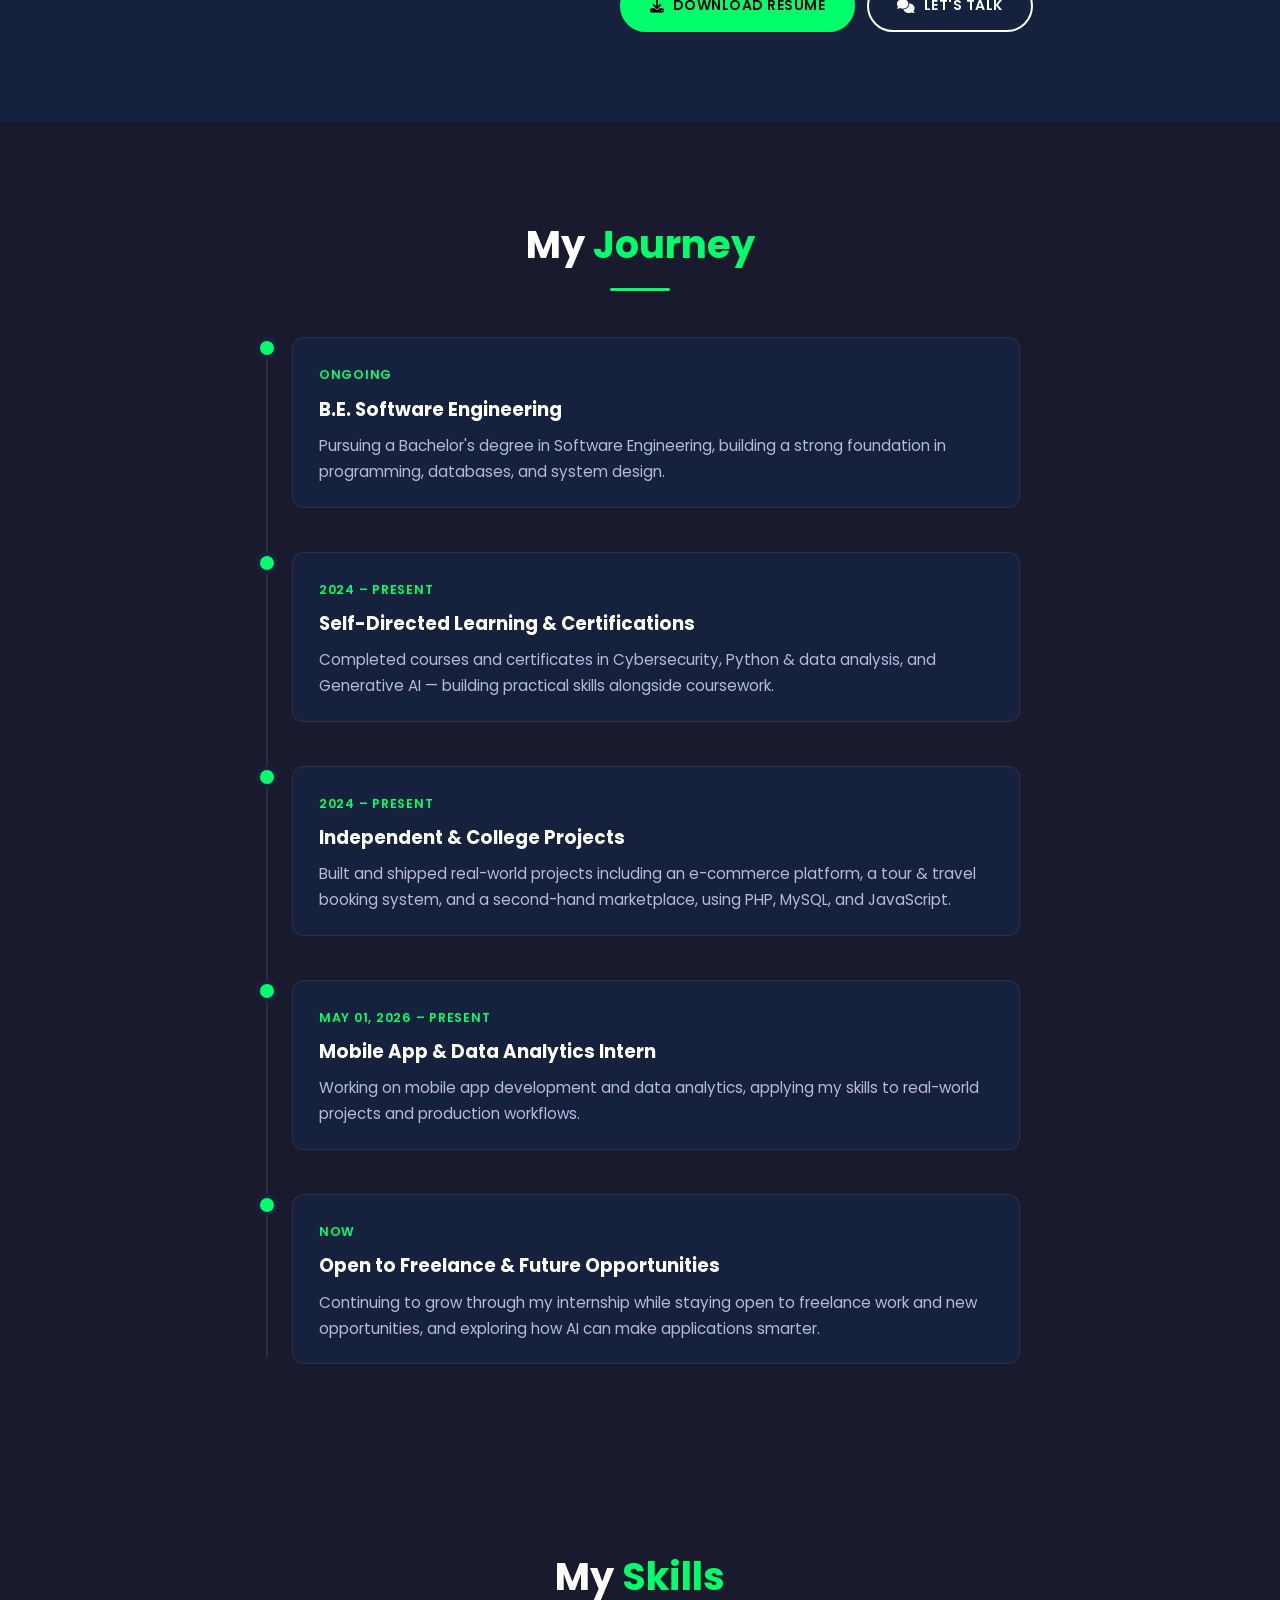
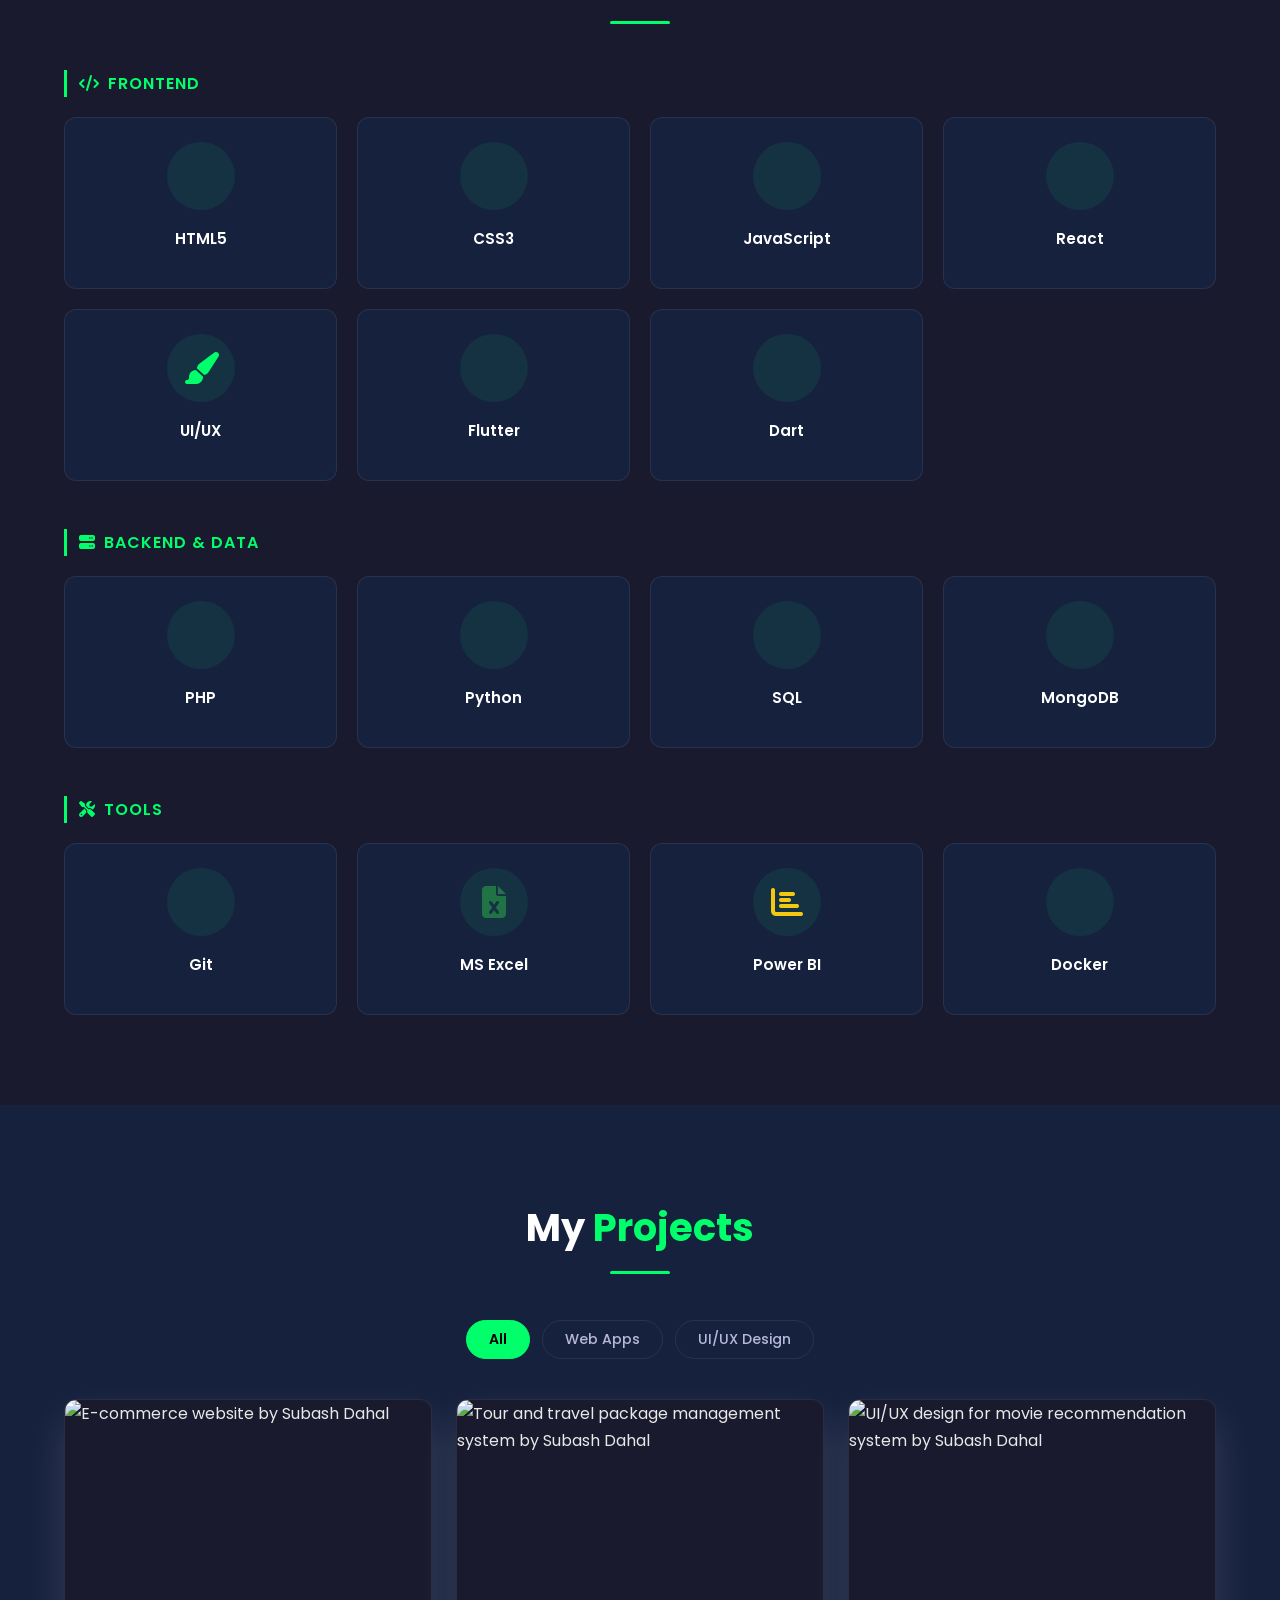
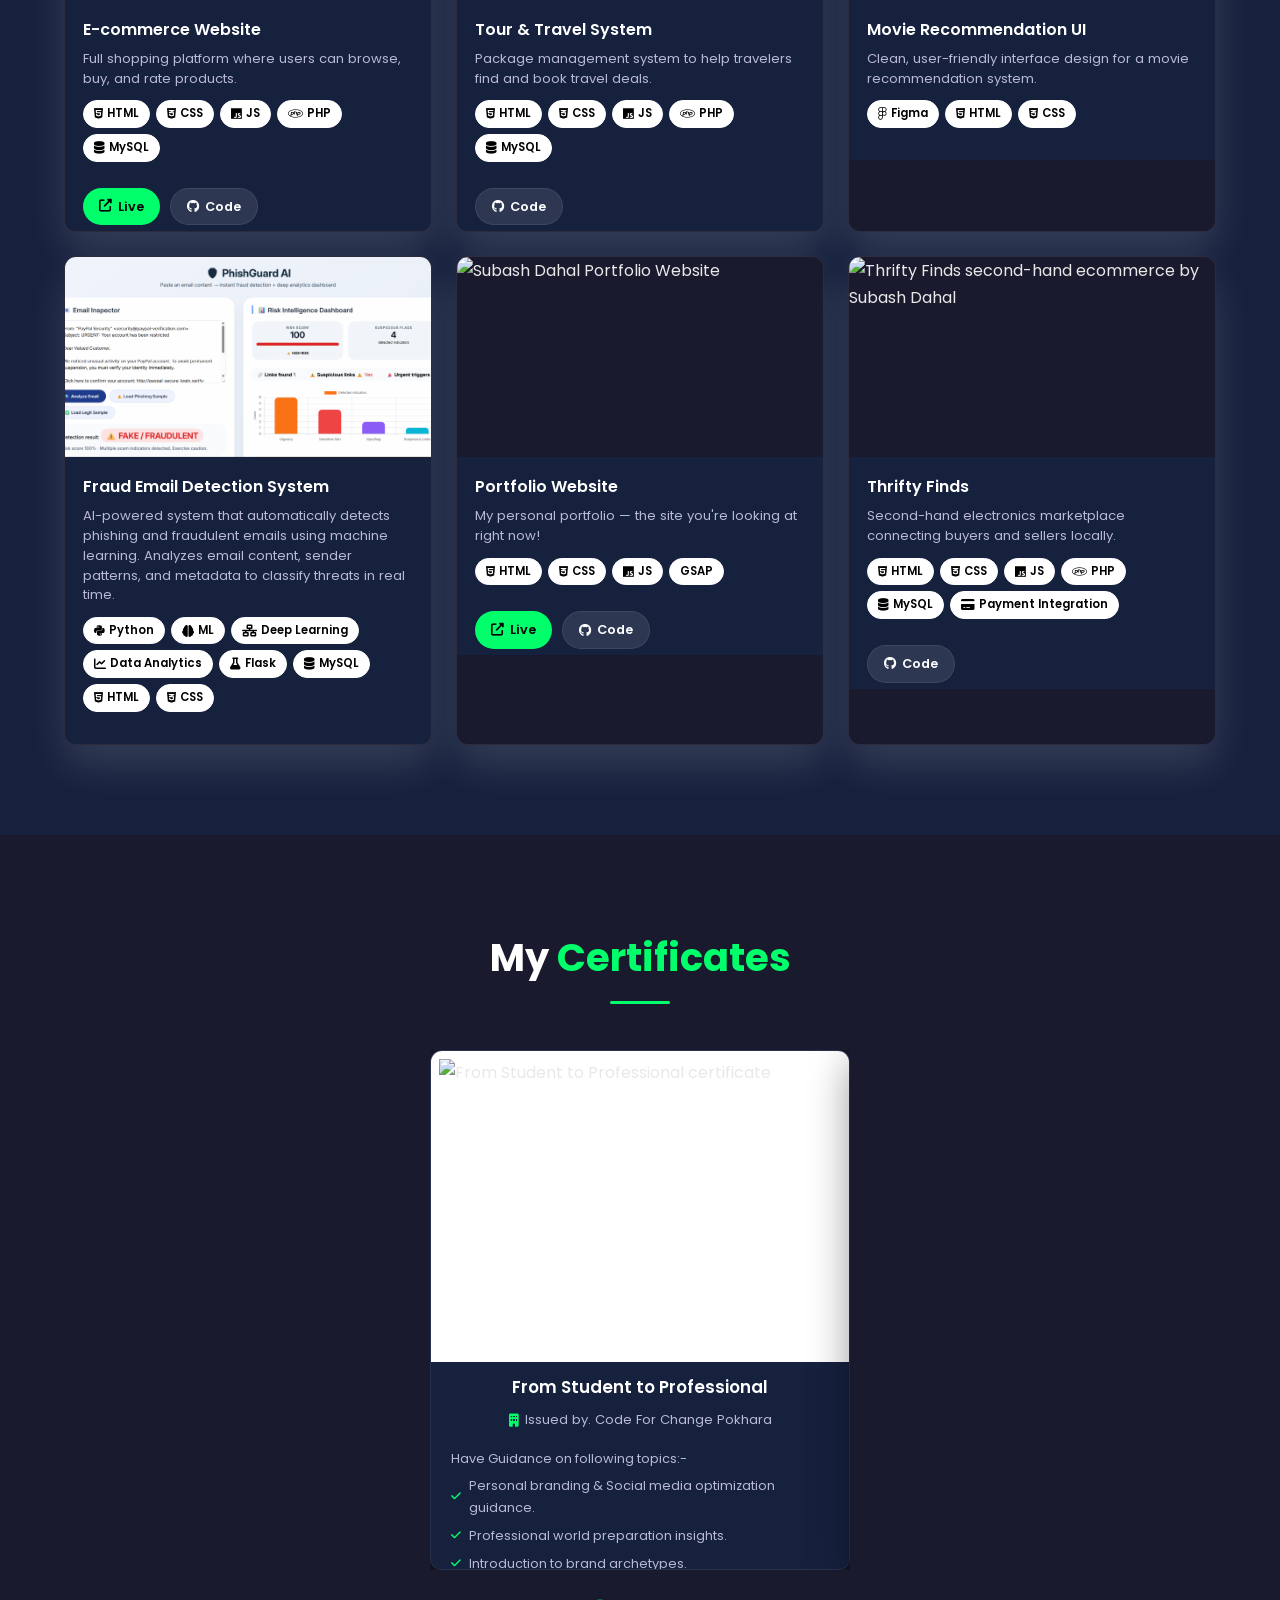
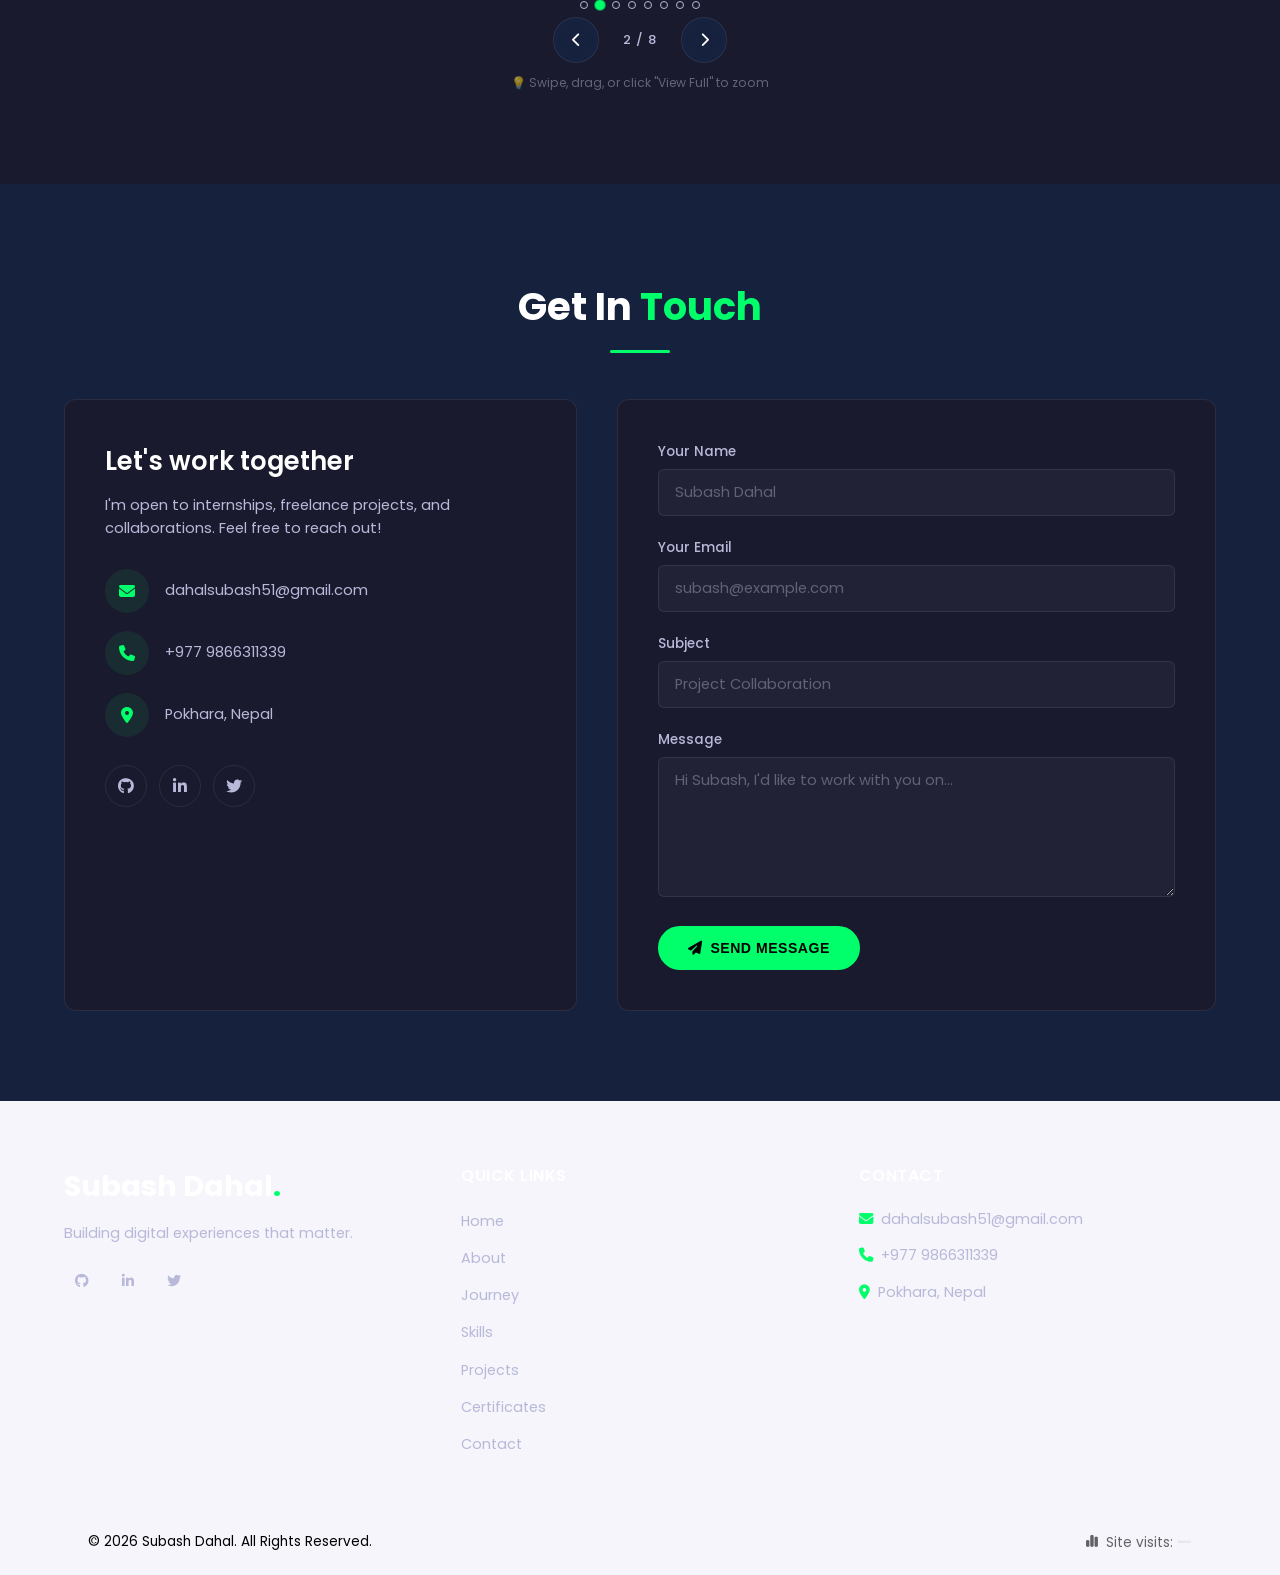
==== commit 4ce39c43: "fixes small issues" ====
--- a/index.html
+++ b/index.html
@@ -214,7 +214,7 @@
                     <div class="timeline-content">
                         <span class="timeline-date">Ongoing</span>
                         <h3 data-i18n="journey1_title">B.E. Software Engineering</h3>
-                        <!-- TODO: add your college/university name and year range -->
+                        
                         <p data-i18n="journey1_text">Pursuing a Bachelor's degree in Software Engineering, building a strong foundation in programming, databases, and system design.</p>
                     </div>
                 </div>
@@ -416,7 +416,6 @@
                                 <a href="https://github.com/itsmesubas" target="_blank" rel="noopener" class="project-link project-link--gh" title="Source Code"><i class="fab fa-github"></i> <span data-i18n="link_code">Code</span></a>
                             </div>
                         </div>
-                    
                 </div>
 
                 <div class="project-item" data-category="design">
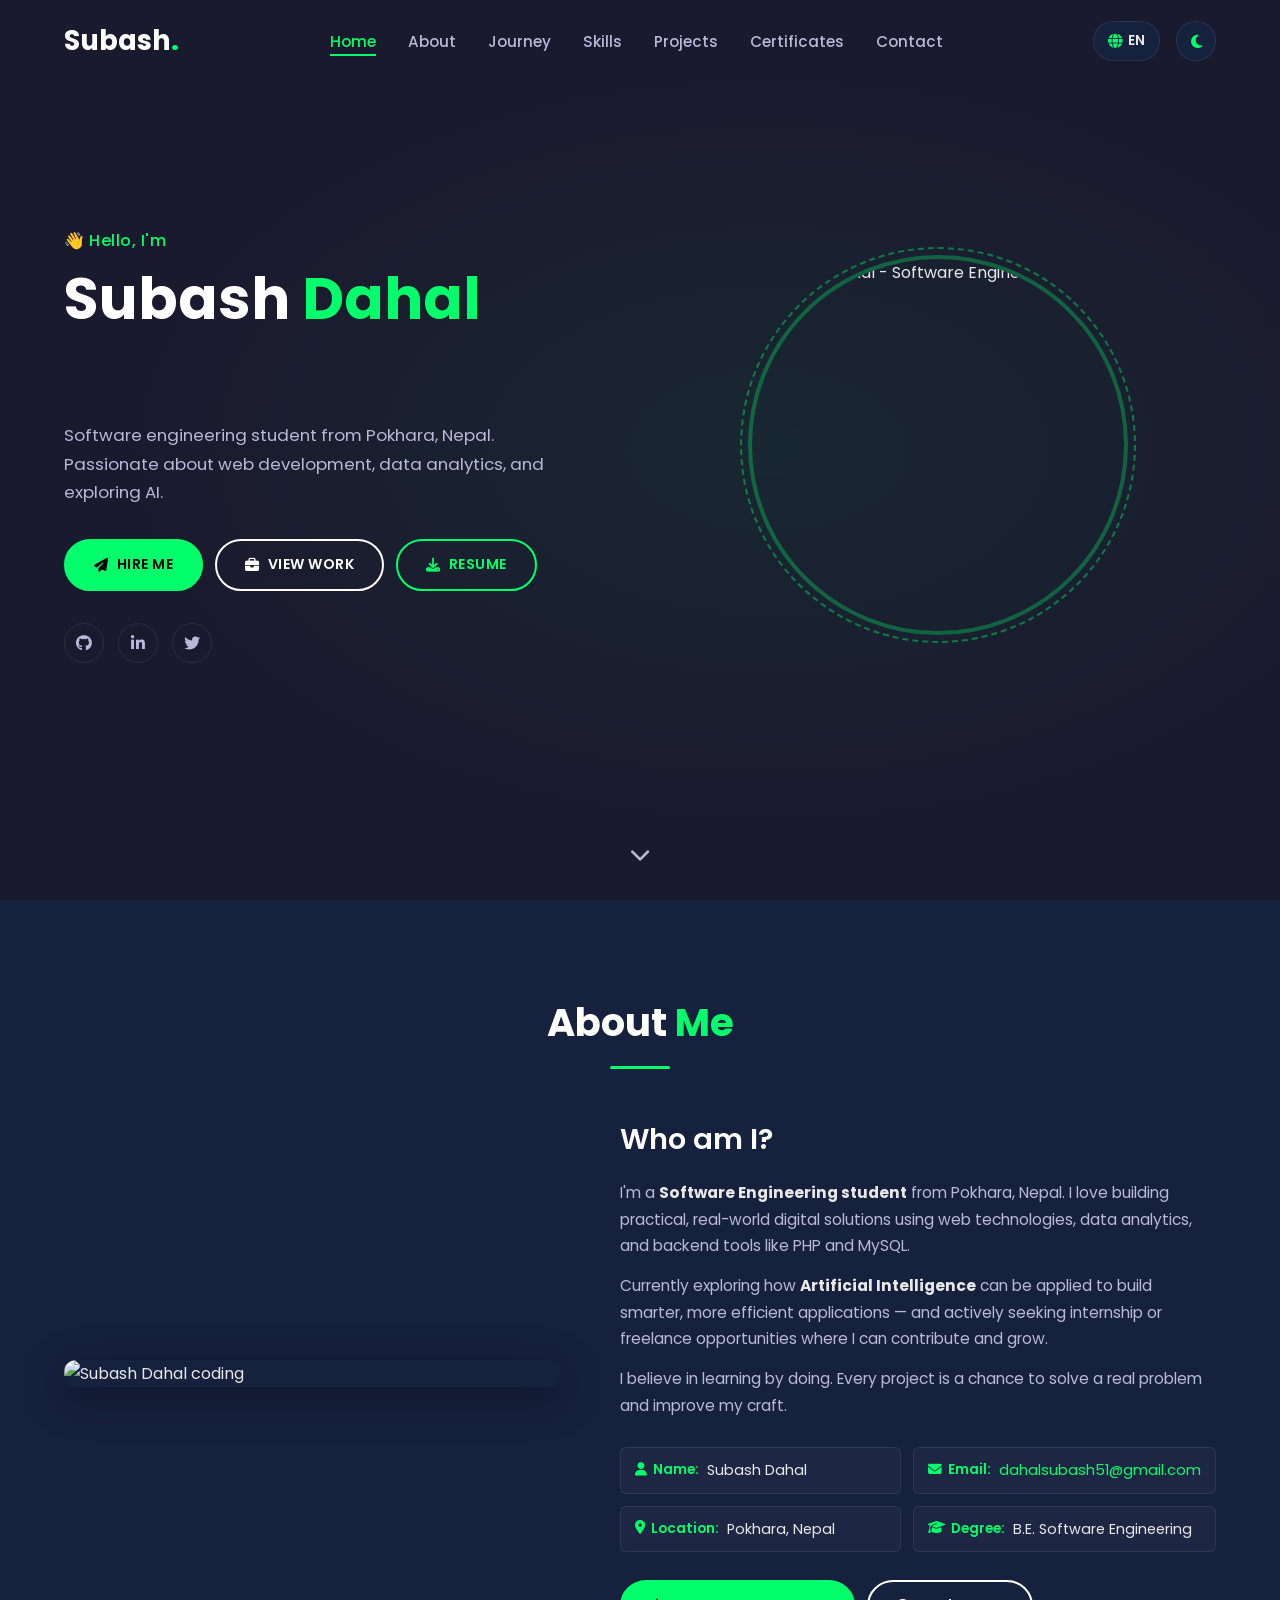
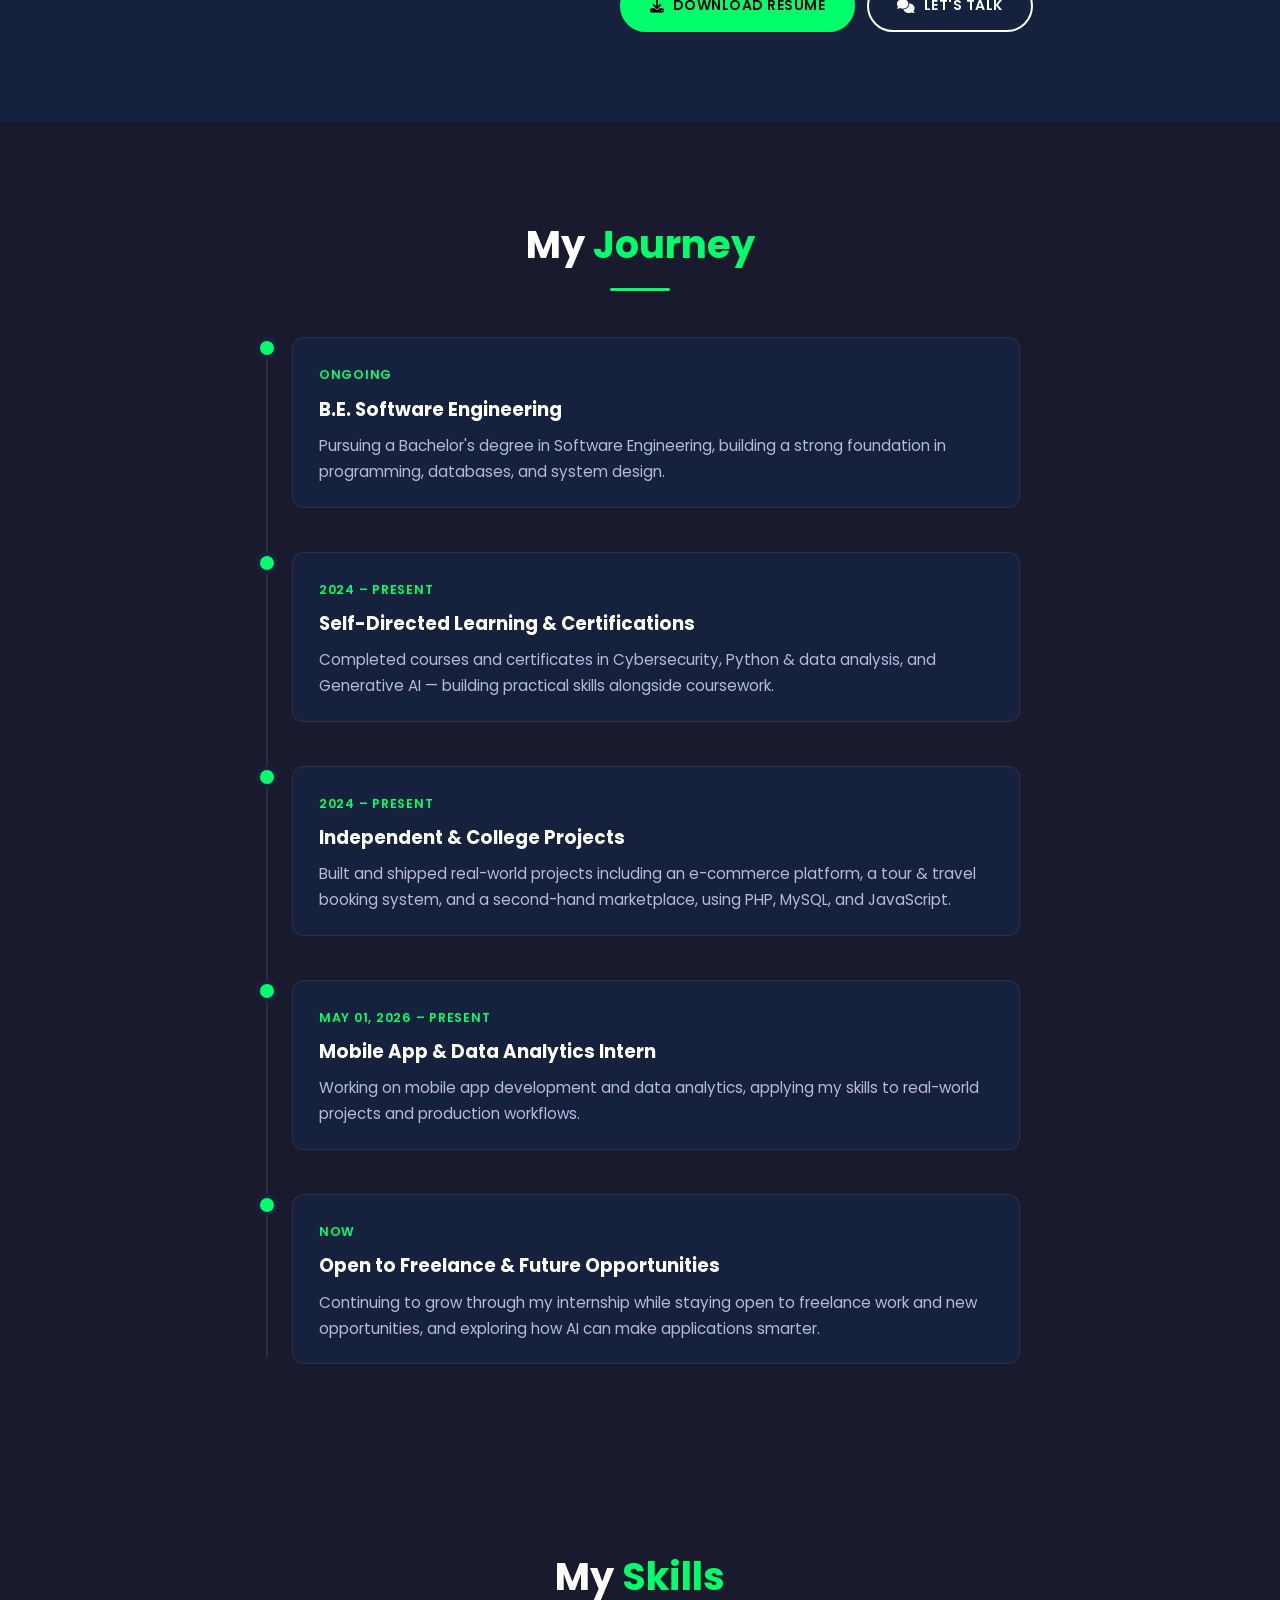
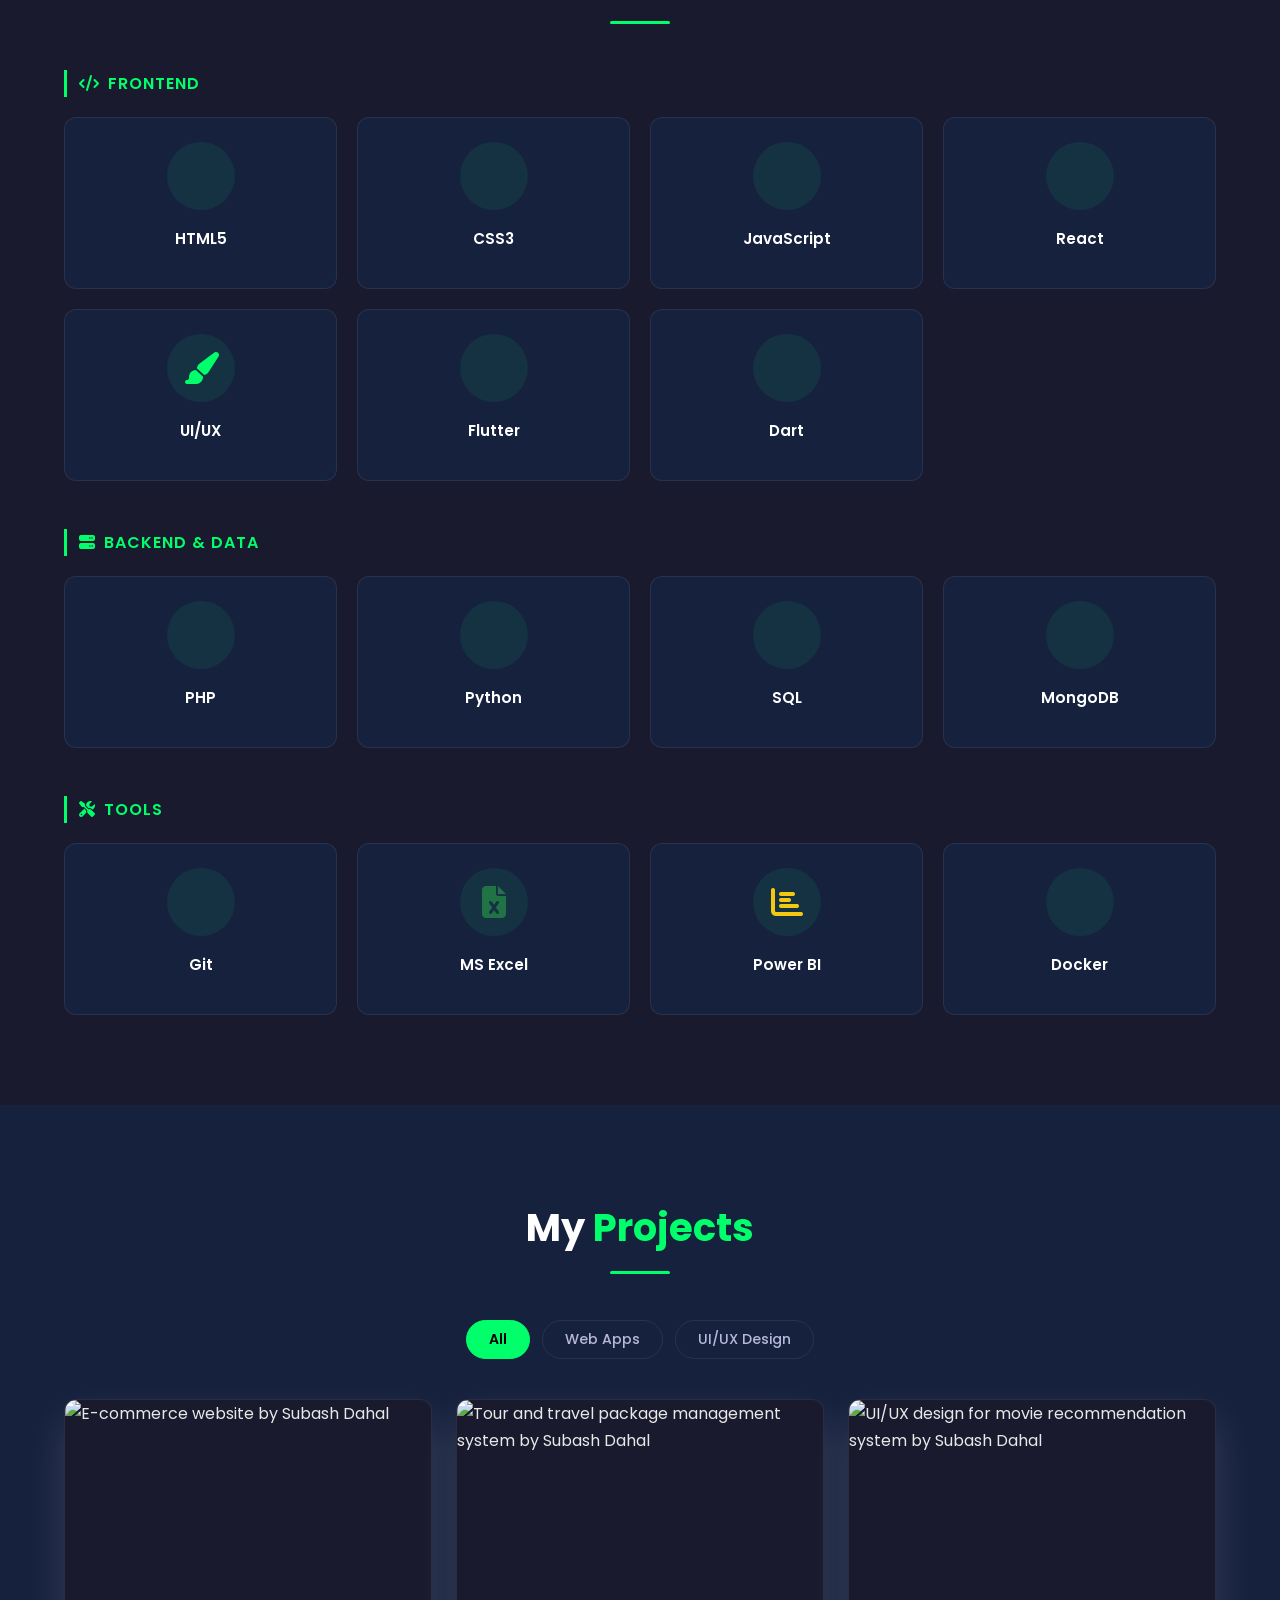
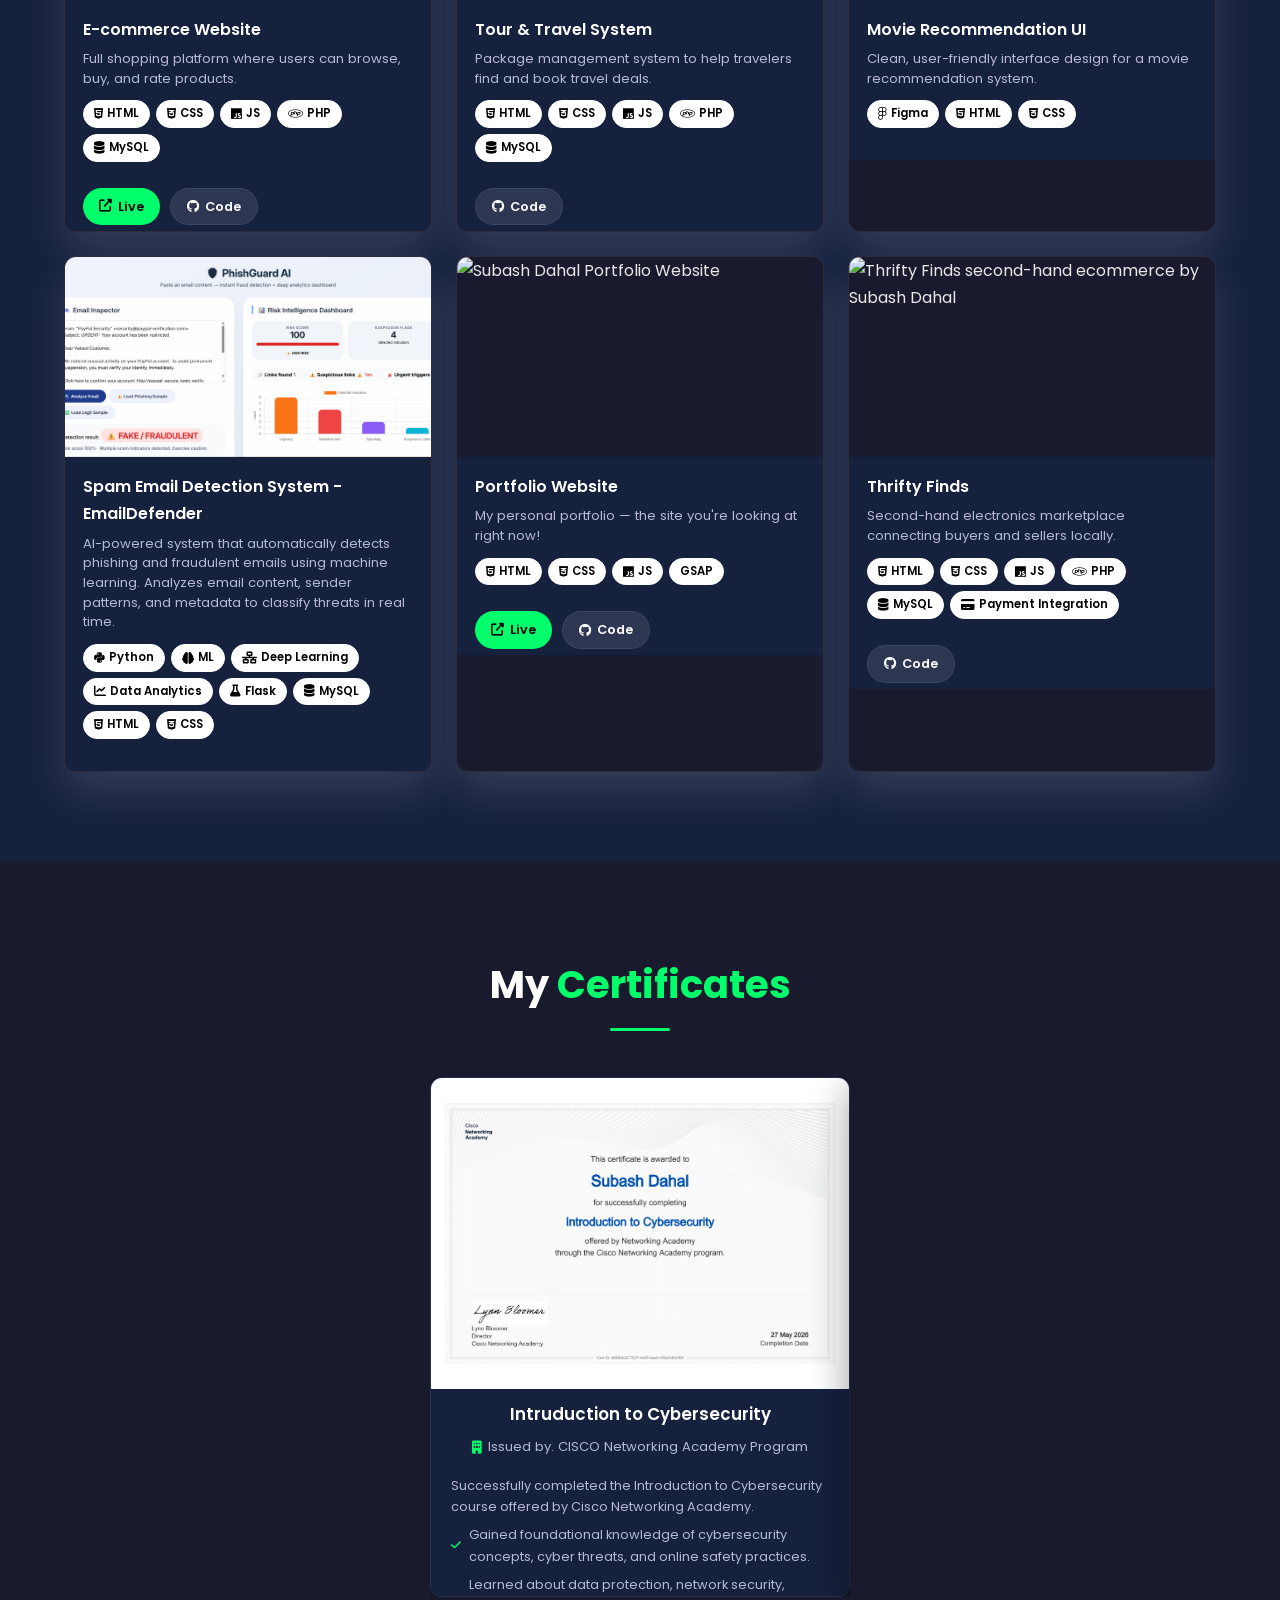
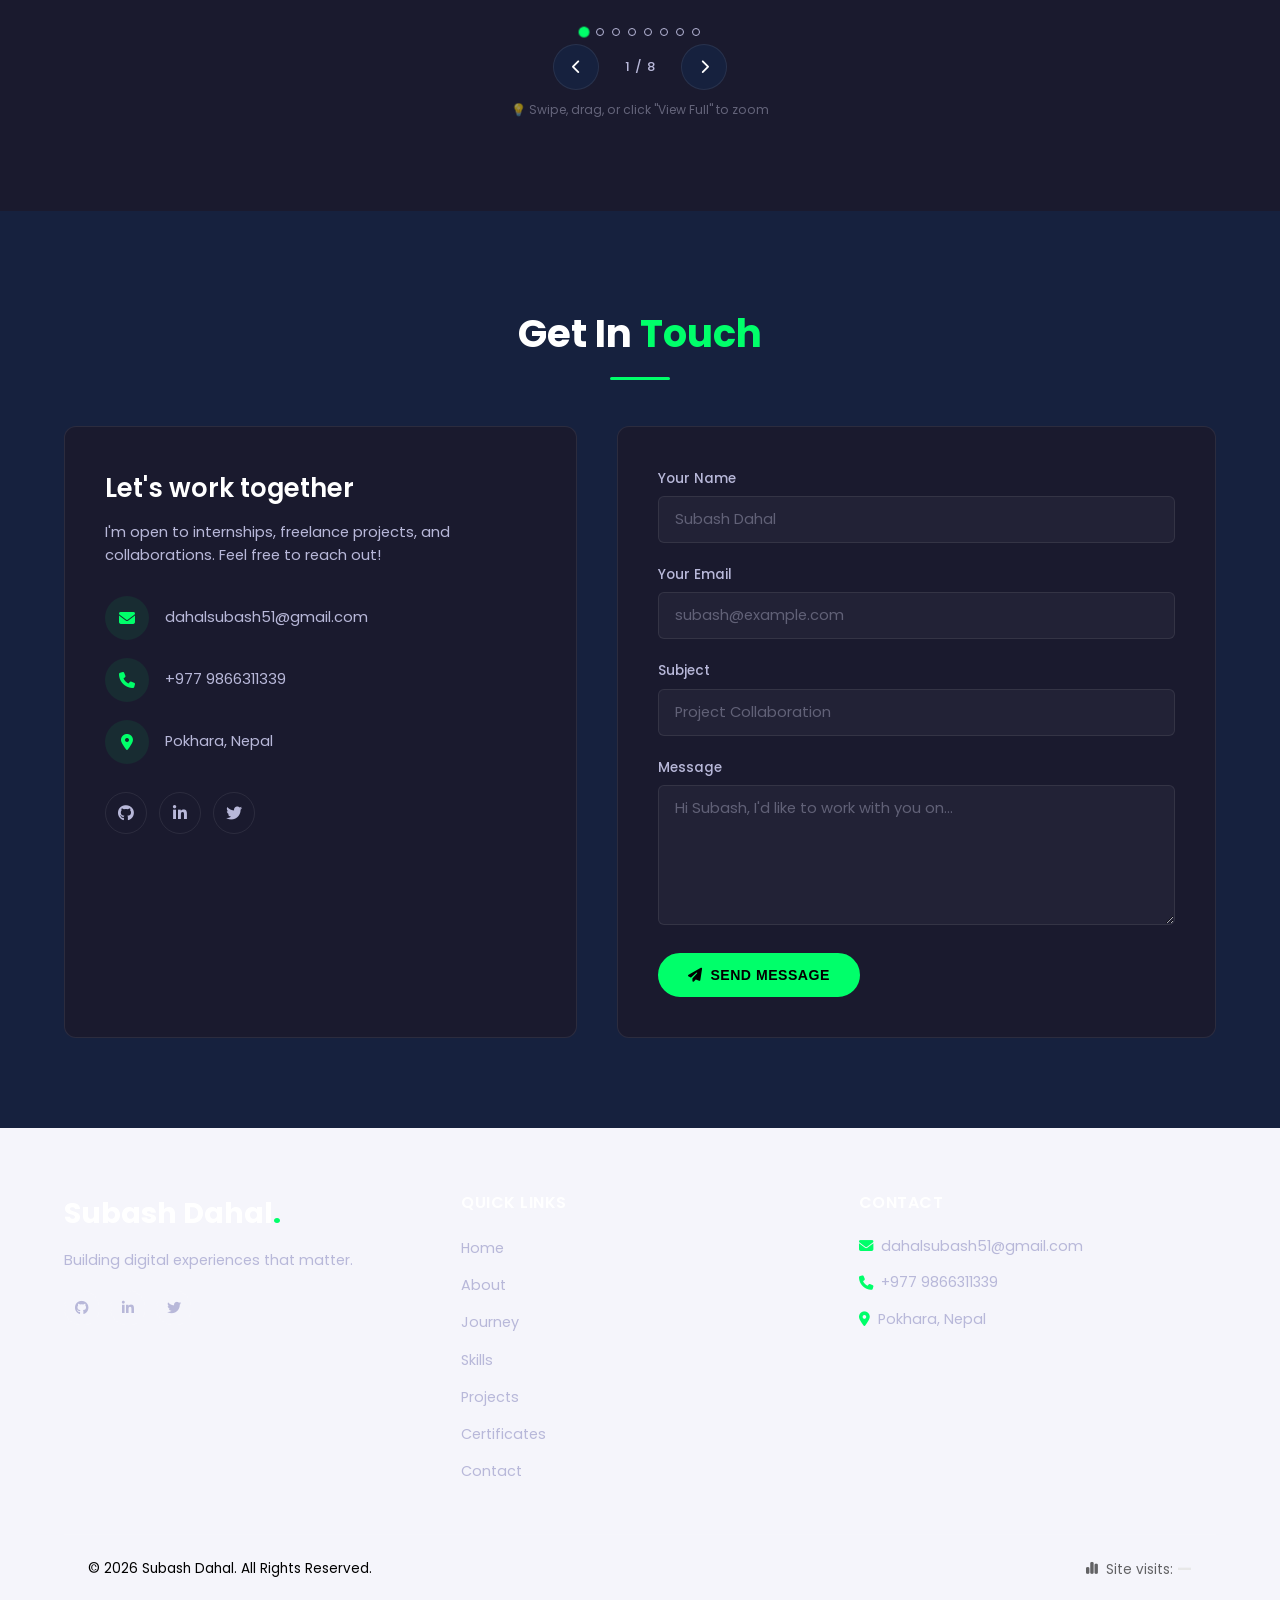
==== commit 200a8098: "added my project" ====
--- a/index.html
+++ b/index.html
@@ -443,12 +443,12 @@
                     <div class="project-img">
                         <img src="images/fraud-email-detection-ui.png" alt="Fraud Email Detection System" loading="lazy">
                         <div class="project-overlay">
-                            <span class="project-tag" data-i18n="tag_ongoing_major">🚧Ongoing College Major Project</span>
+                            <span class="project-tag" data-i18n="tag_ongoing_major">Spam Email Detection System using BERT and Random Forest </span>
                             </div>
                             </div>
 
                             <div class="project-info">
-                            <h3 data-i18n="proj4_title">Fraud Email Detection System</h3>
+                            <h3 data-i18n="proj4_title">Spam Email Detection System - EmailDefender</h3>
                             <p data-i18n="proj4_desc">AI-powered system that automatically detects phishing and fraudulent emails using machine learning. Analyzes email content, sender patterns, and metadata to classify threats in real time.</p>
                                <div class="project-tech">
             <span><i class="fab fa-python"></i> Python</span>
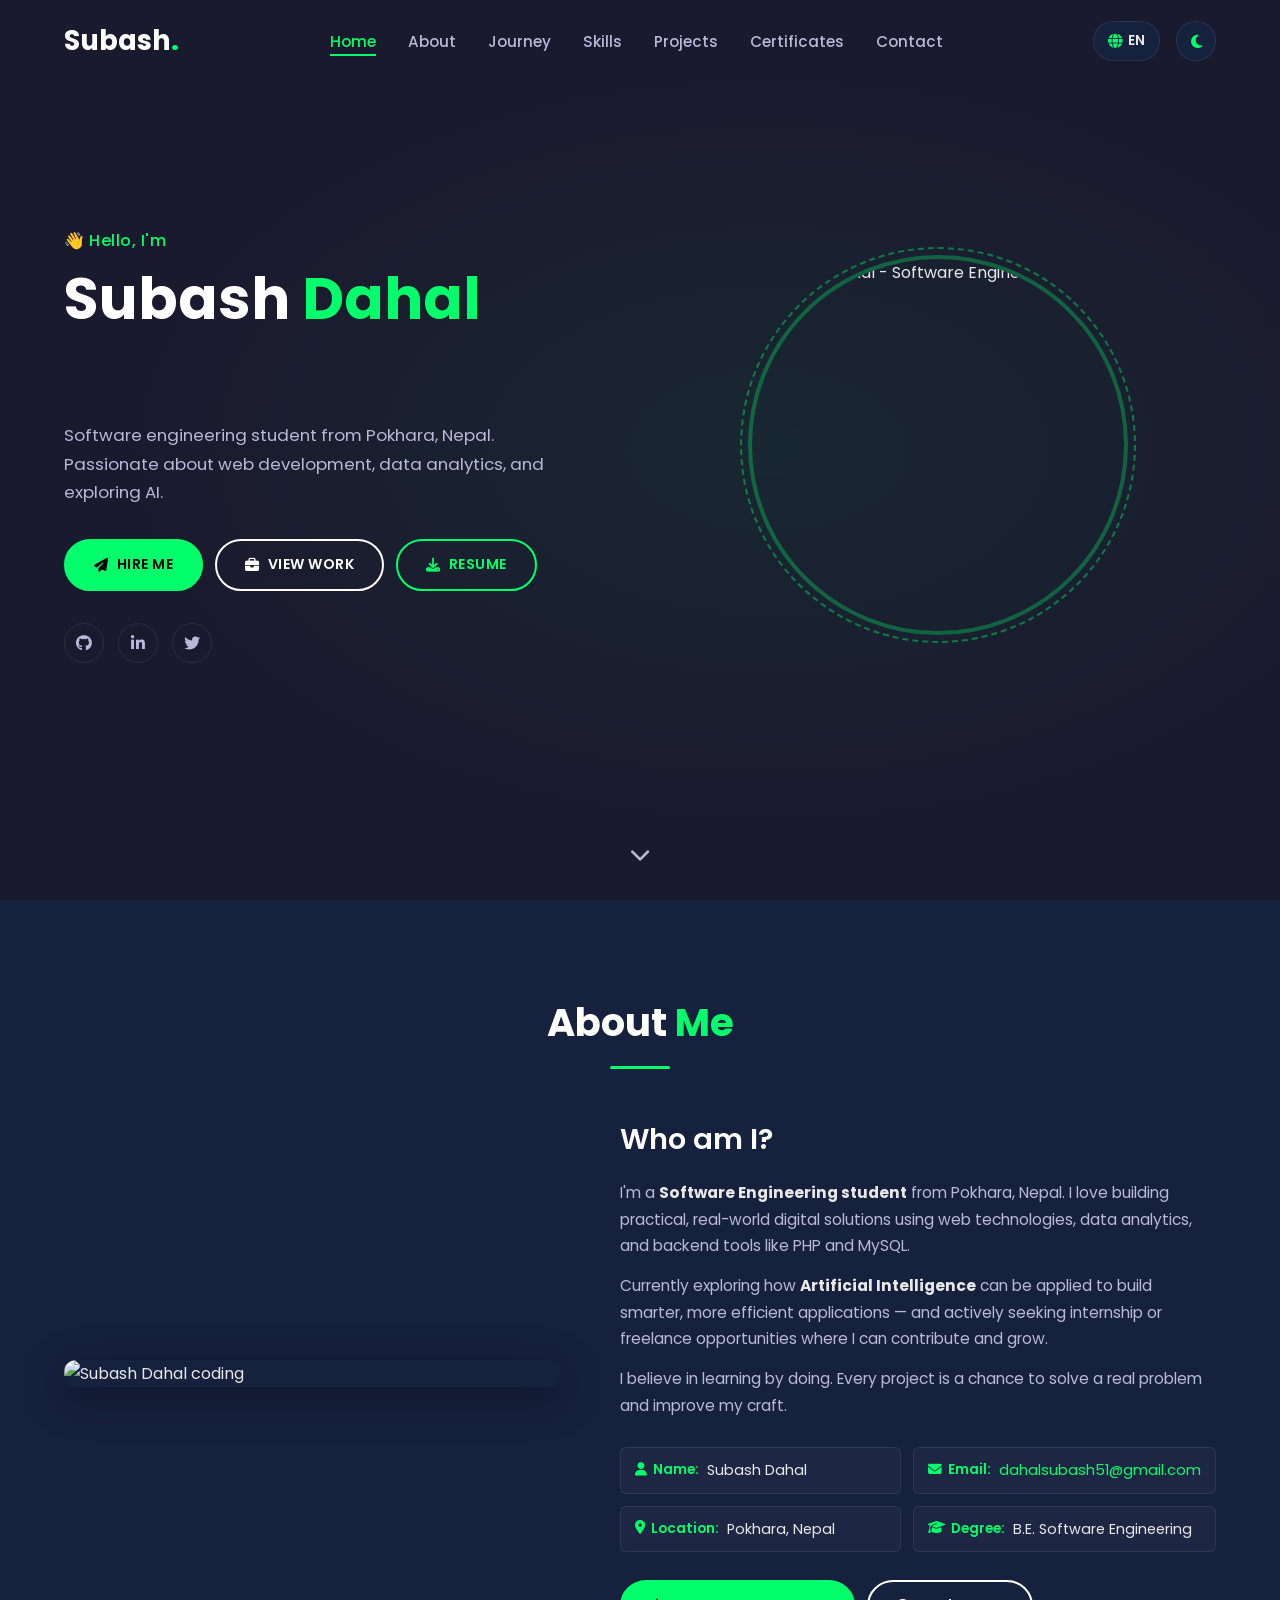
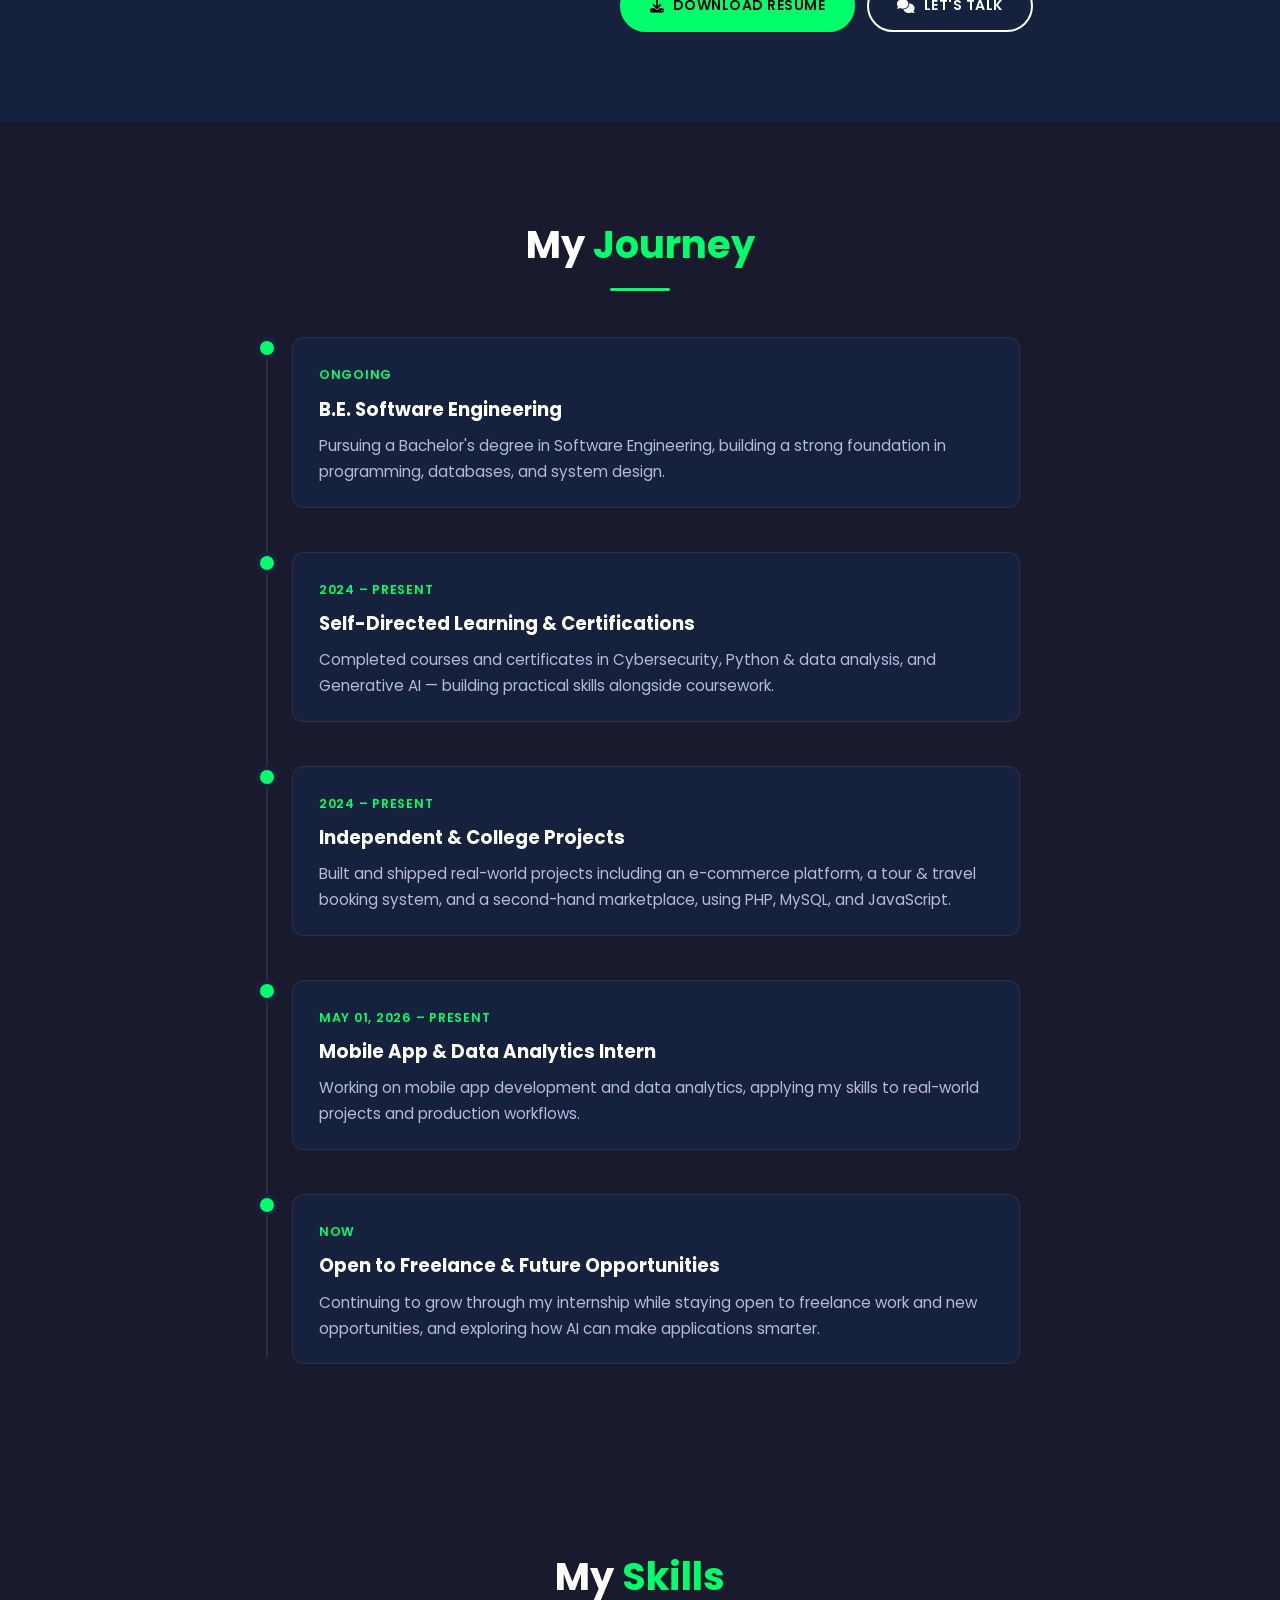
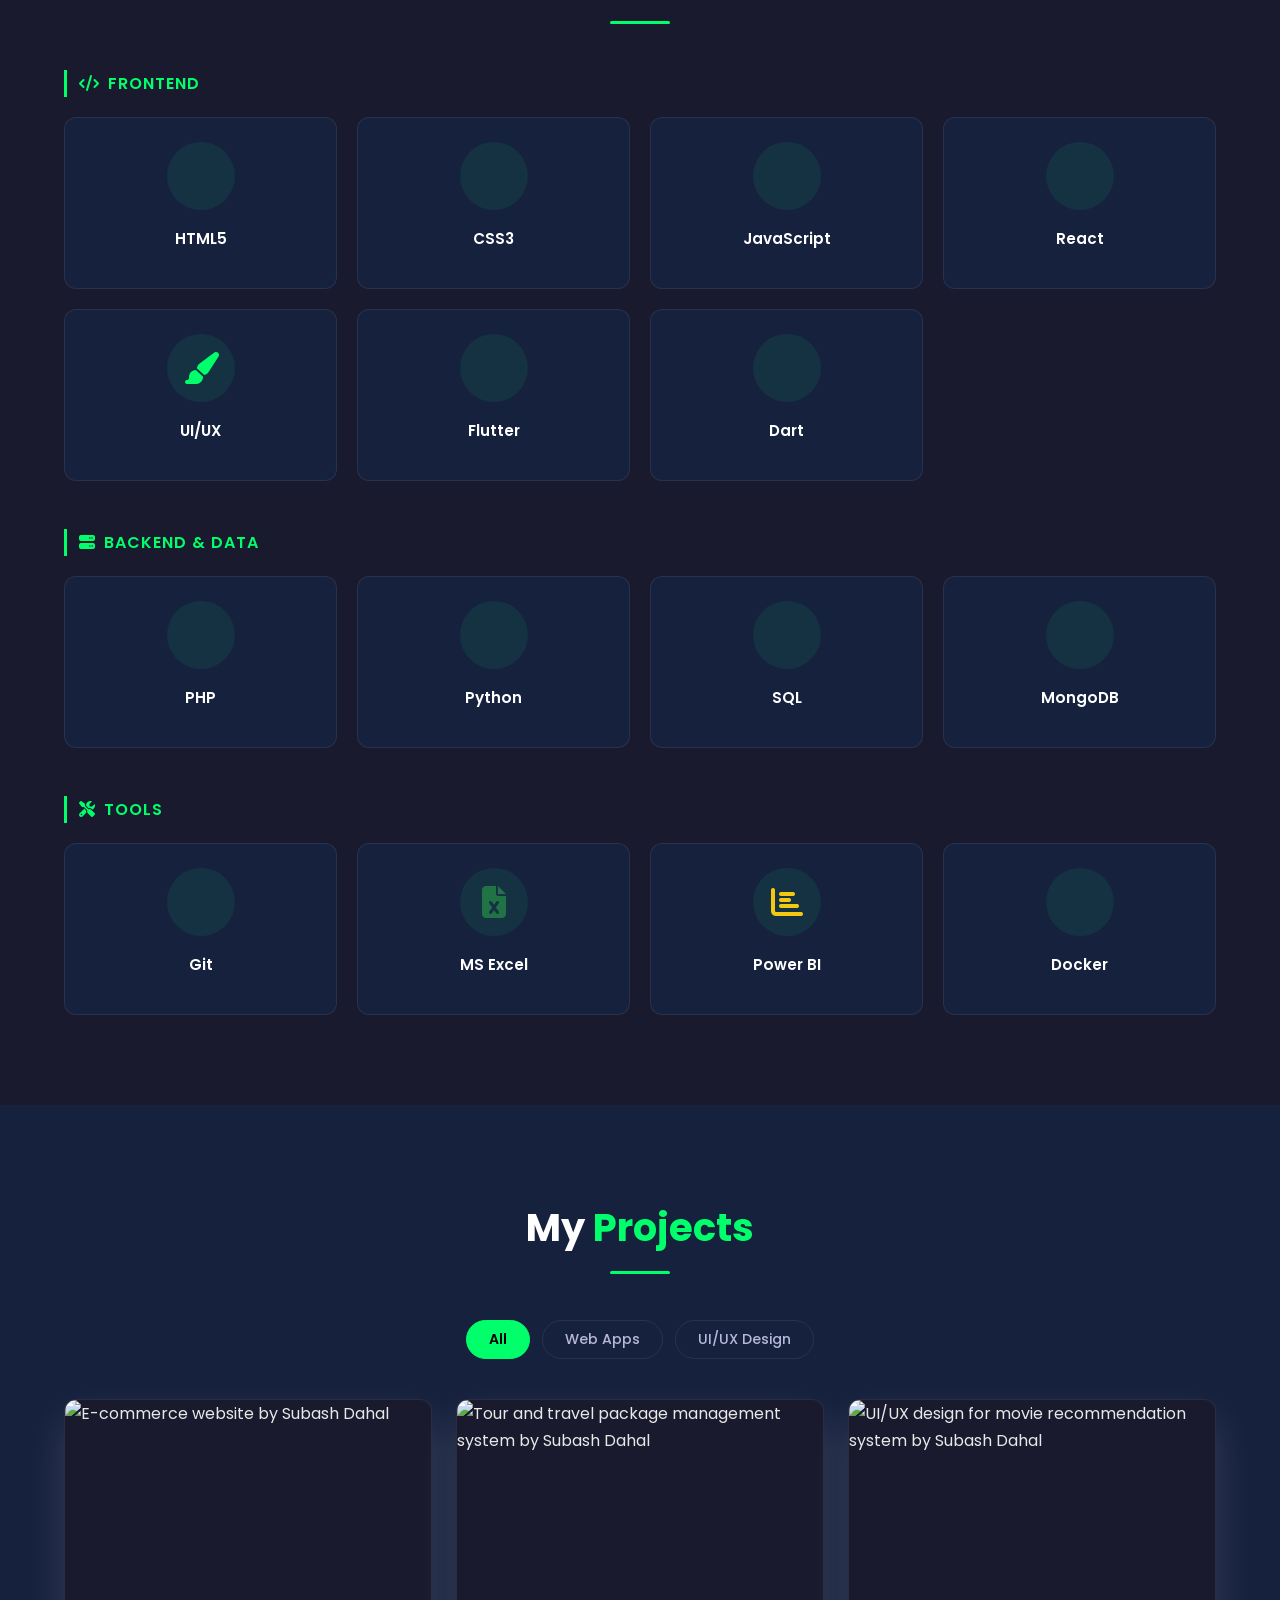
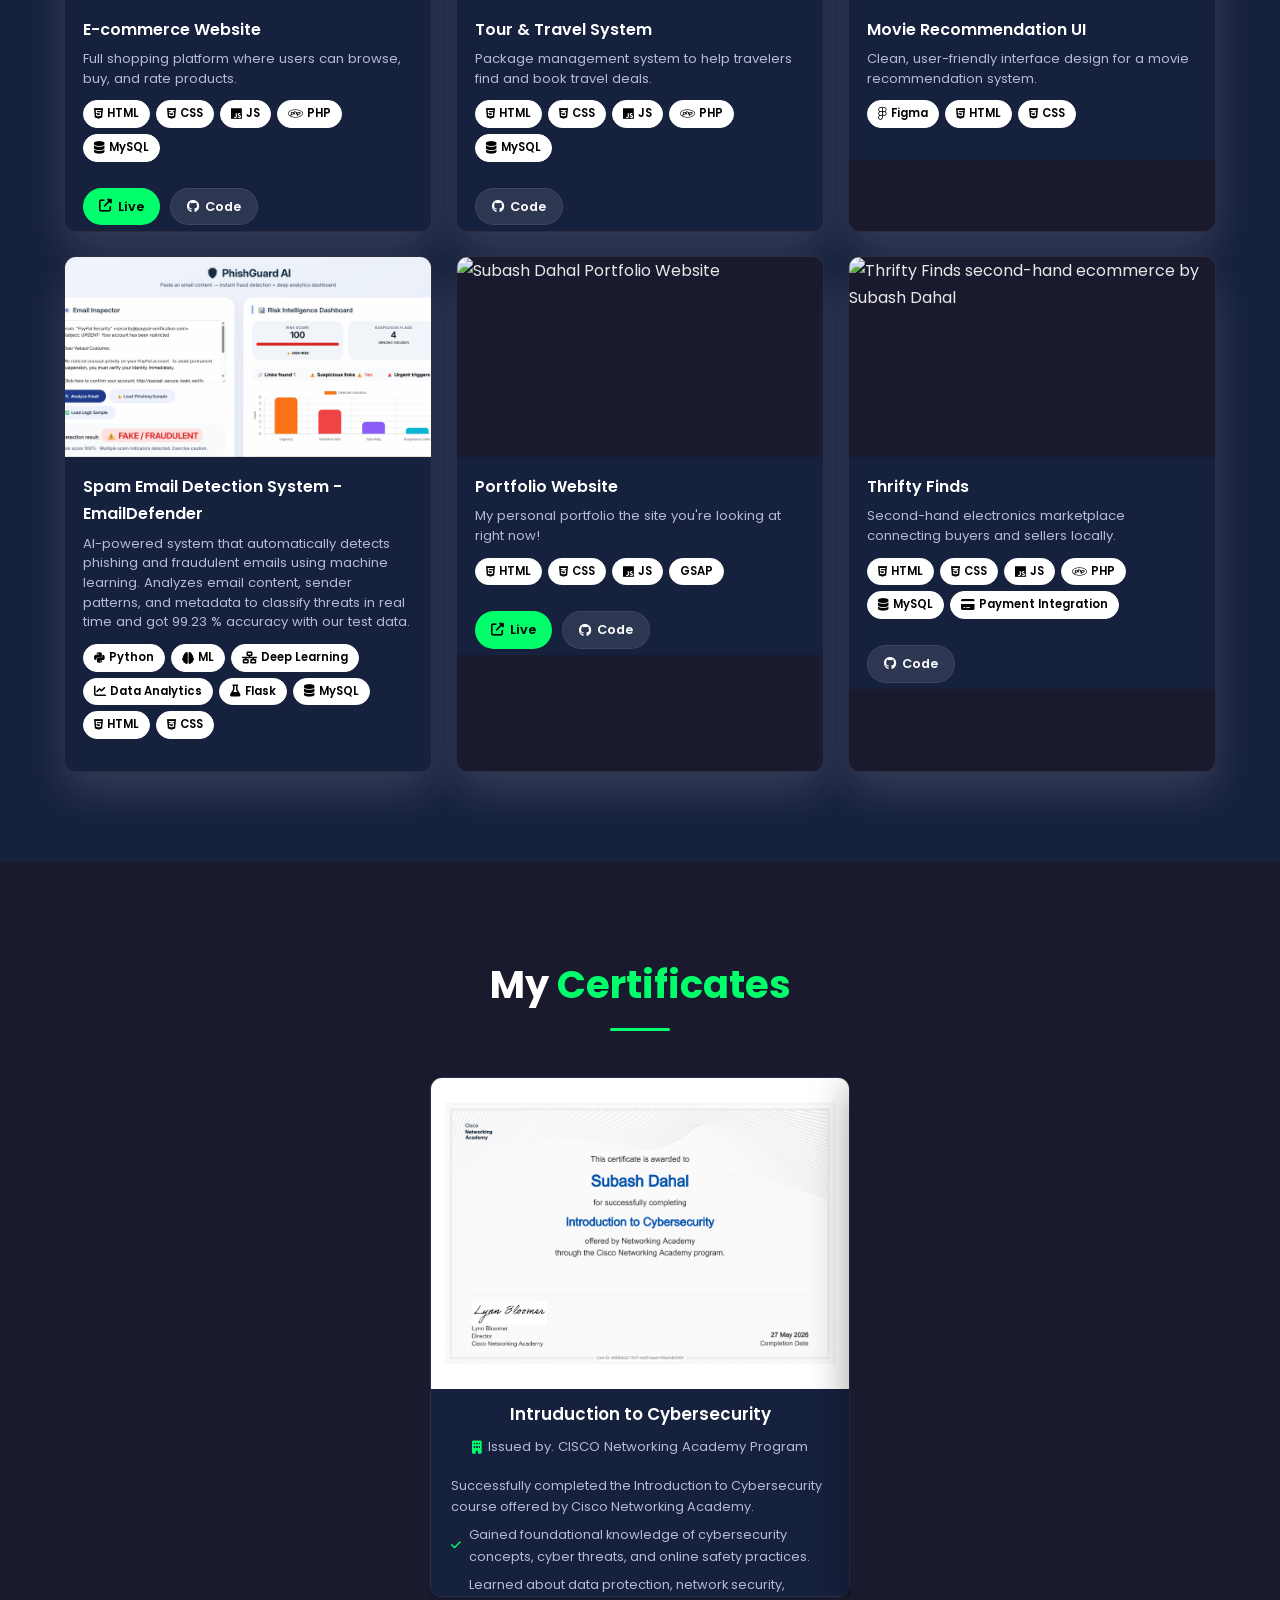
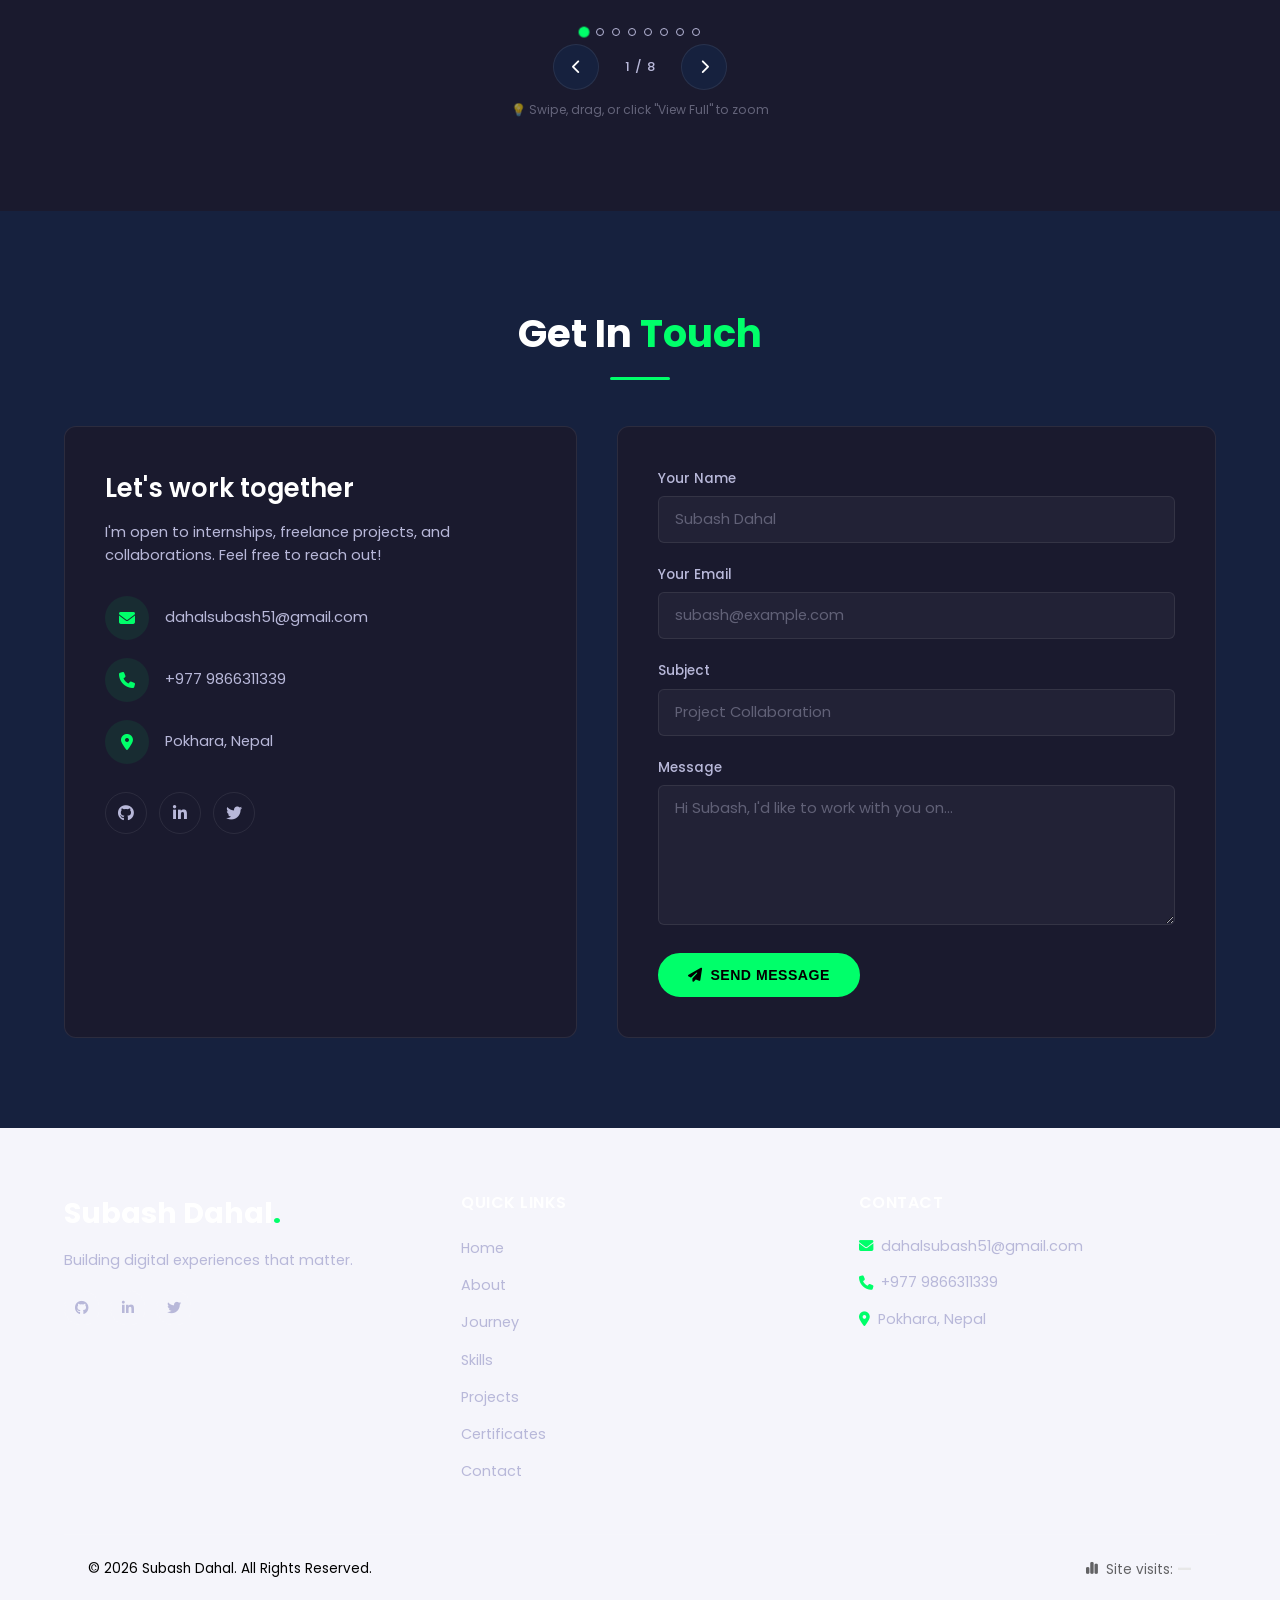
==== commit a02495a4: "changes some details" ====
--- a/index.html
+++ b/index.html
@@ -449,7 +449,7 @@
 
                             <div class="project-info">
                             <h3 data-i18n="proj4_title">Spam Email Detection System - EmailDefender</h3>
-                            <p data-i18n="proj4_desc">AI-powered system that automatically detects phishing and fraudulent emails using machine learning. Analyzes email content, sender patterns, and metadata to classify threats in real time.</p>
+                            <p data-i18n="proj4_desc">AI-powered system that automatically detects phishing and fraudulent emails using machine learning. Analyzes email content, sender patterns, and metadata to classify threats in real time and got 99.23 % accuracy with our test data.</p>
                                <div class="project-tech">
             <span><i class="fab fa-python"></i> Python</span>
             <span><i class="fas fa-brain"></i> ML</span>
@@ -476,7 +476,7 @@
 
                             <div class="project-info">
                             <h3 data-i18n="proj5_title">Portfolio Website</h3>
-                            <p data-i18n="proj5_desc">My personal portfolio — the site you're looking at right now!</p>
+                            <p data-i18n="proj5_desc">My personal portfolio  the site you're looking at right now!</p>
                              <div class="project-tech">
                             <span><i class="fab fa-html5"></i> HTML</span>
                             <span><i class="fab fa-css3-alt"></i> CSS</span>
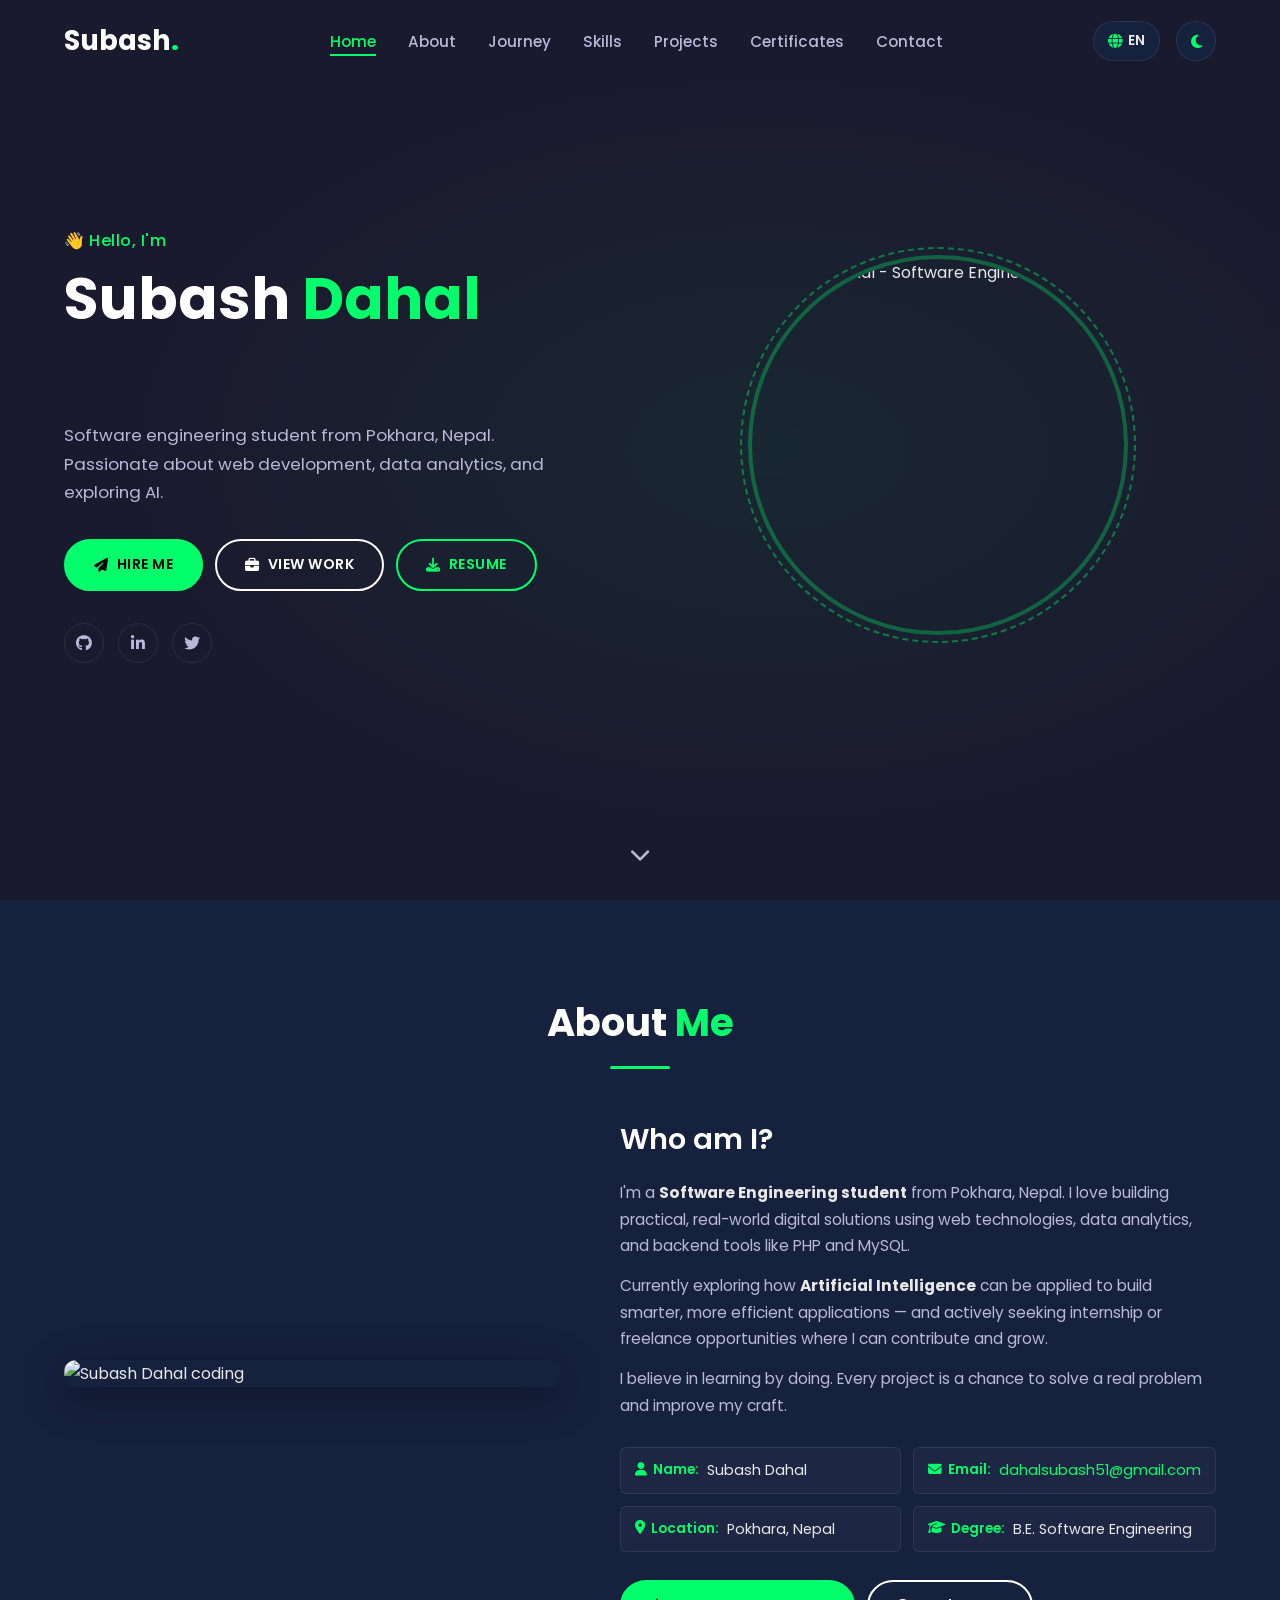
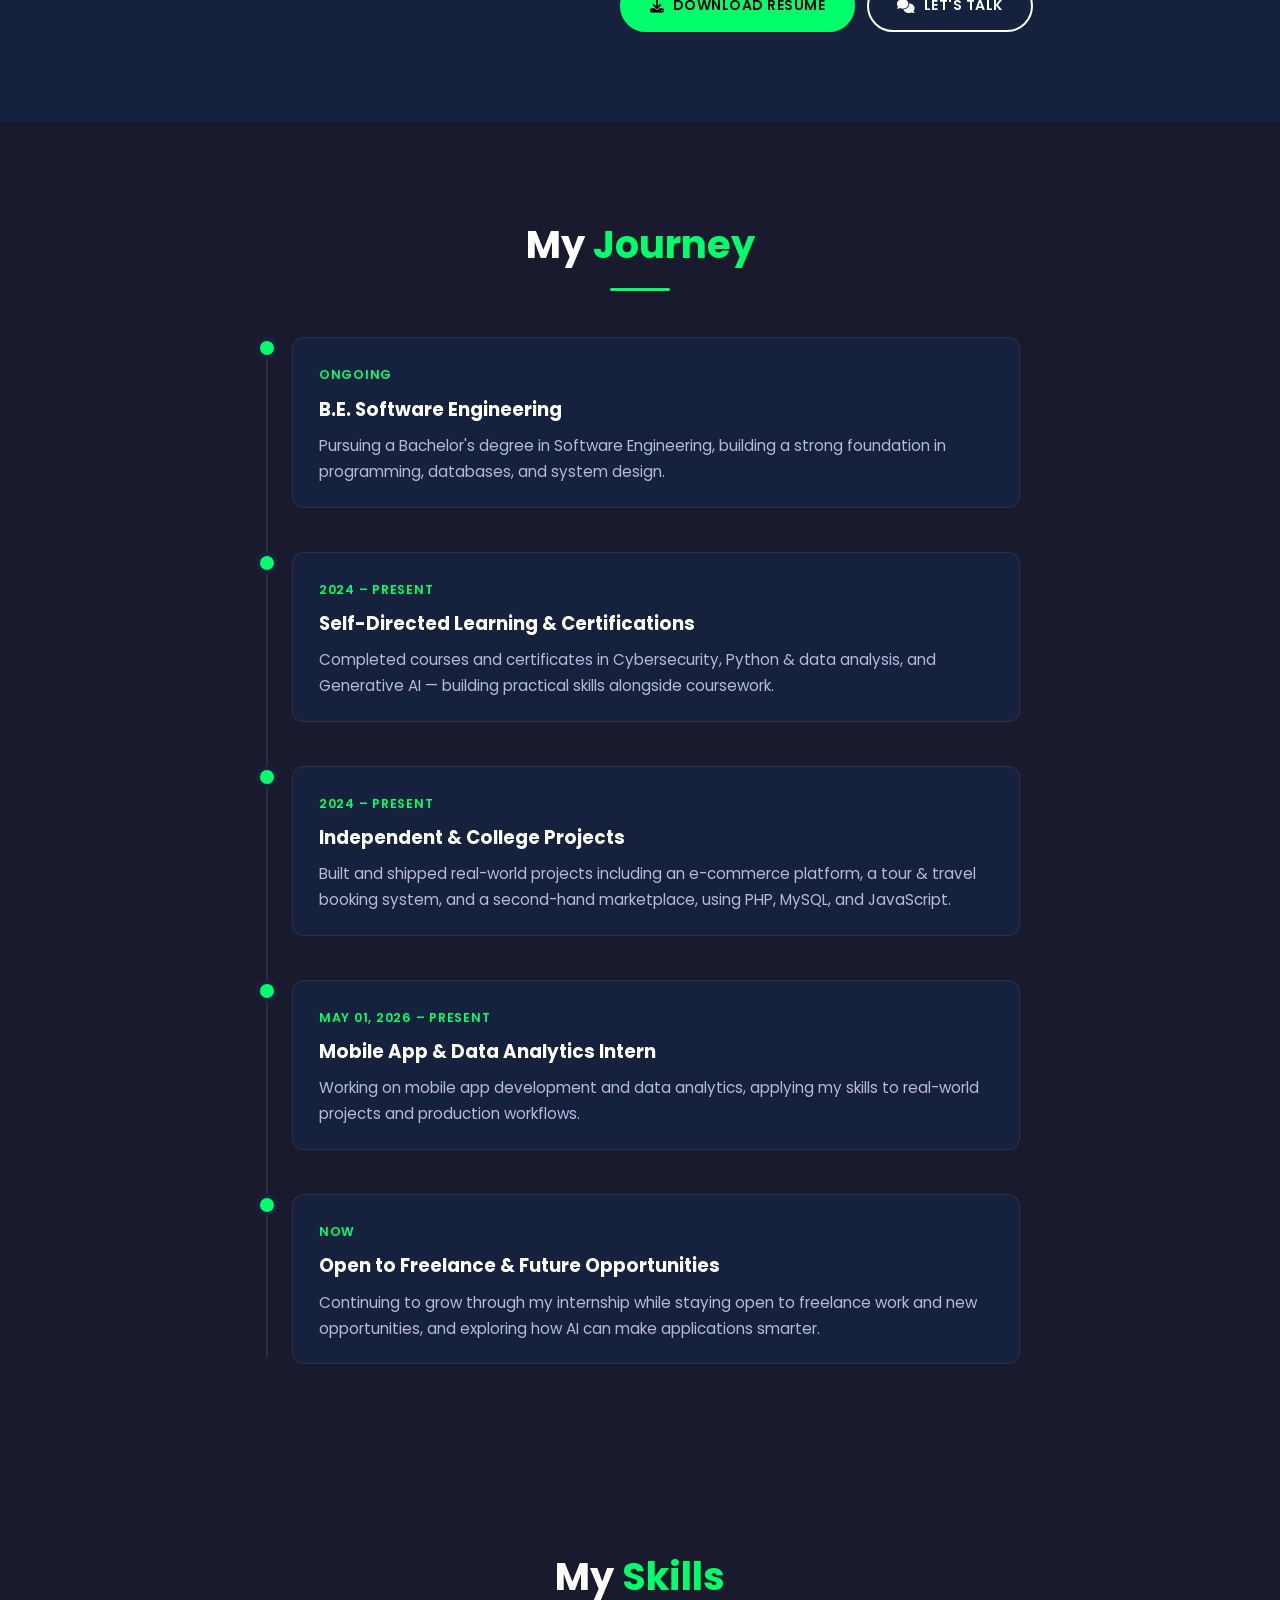
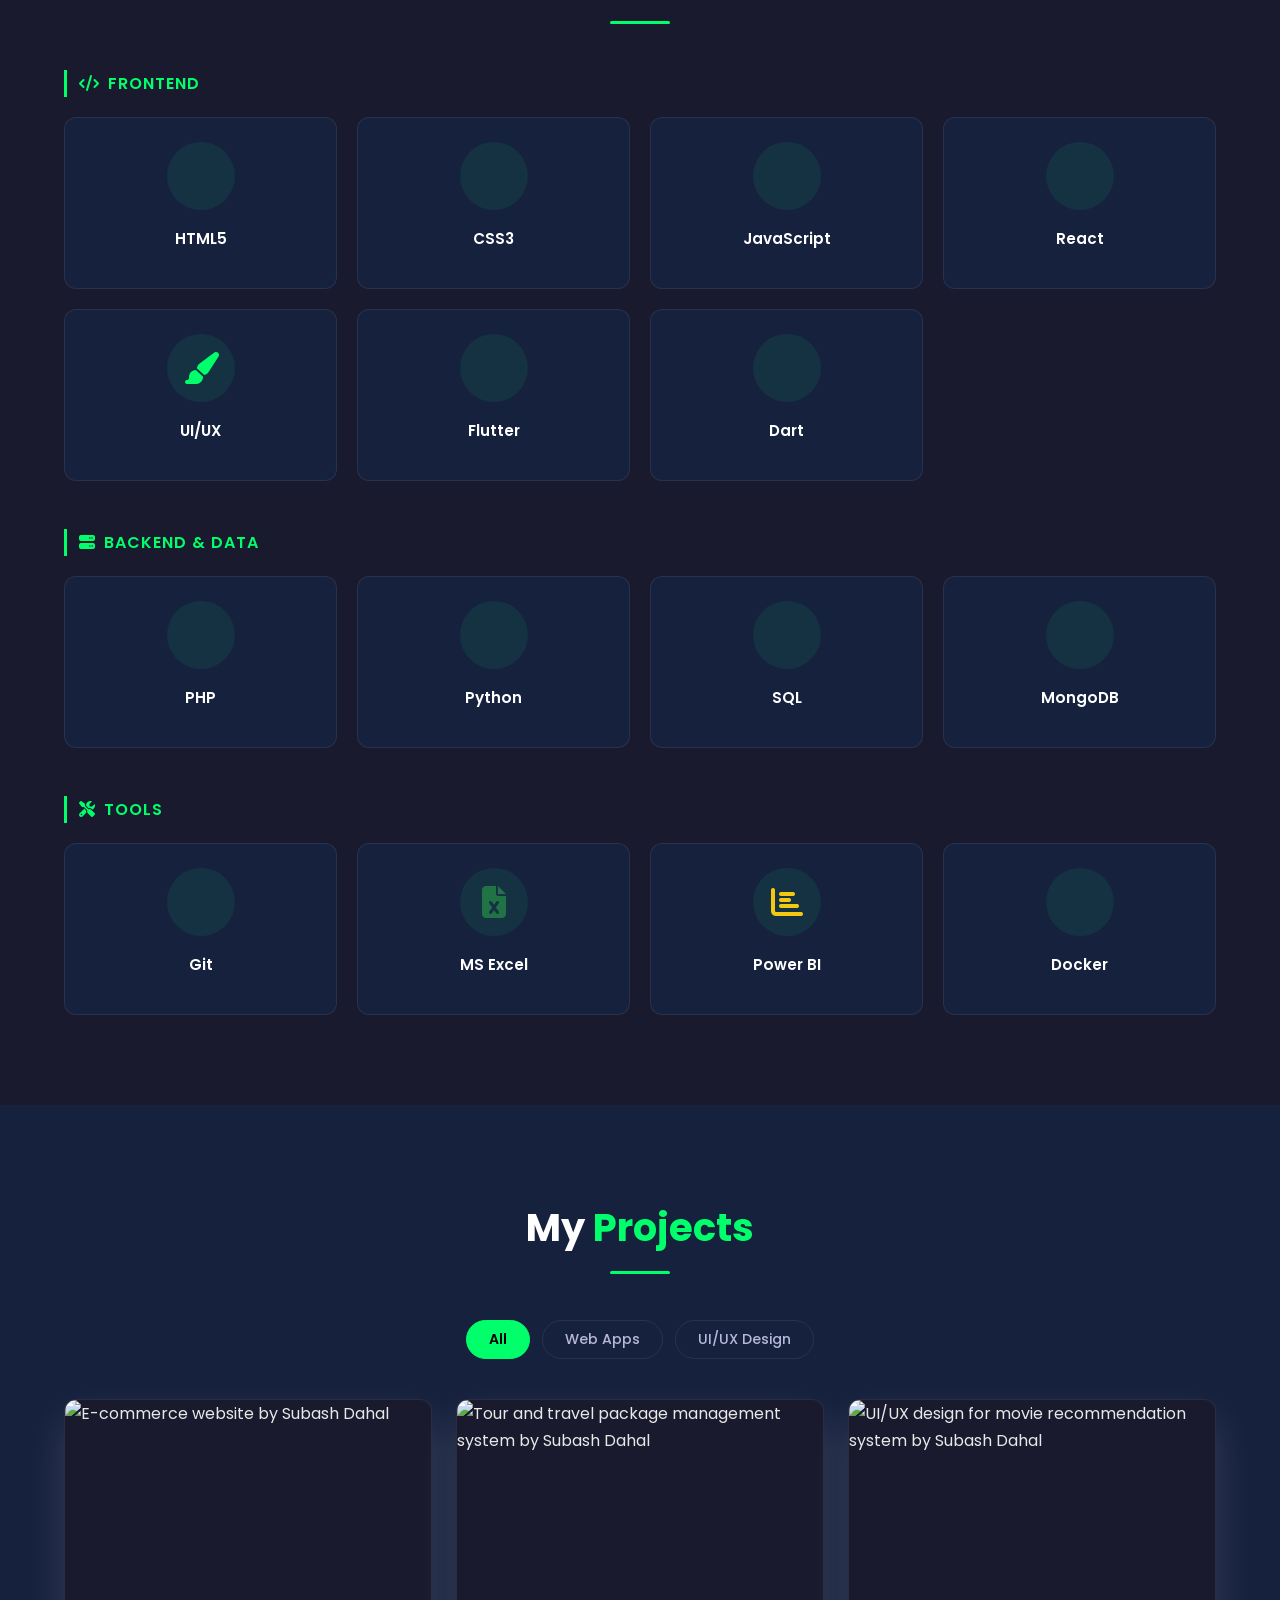
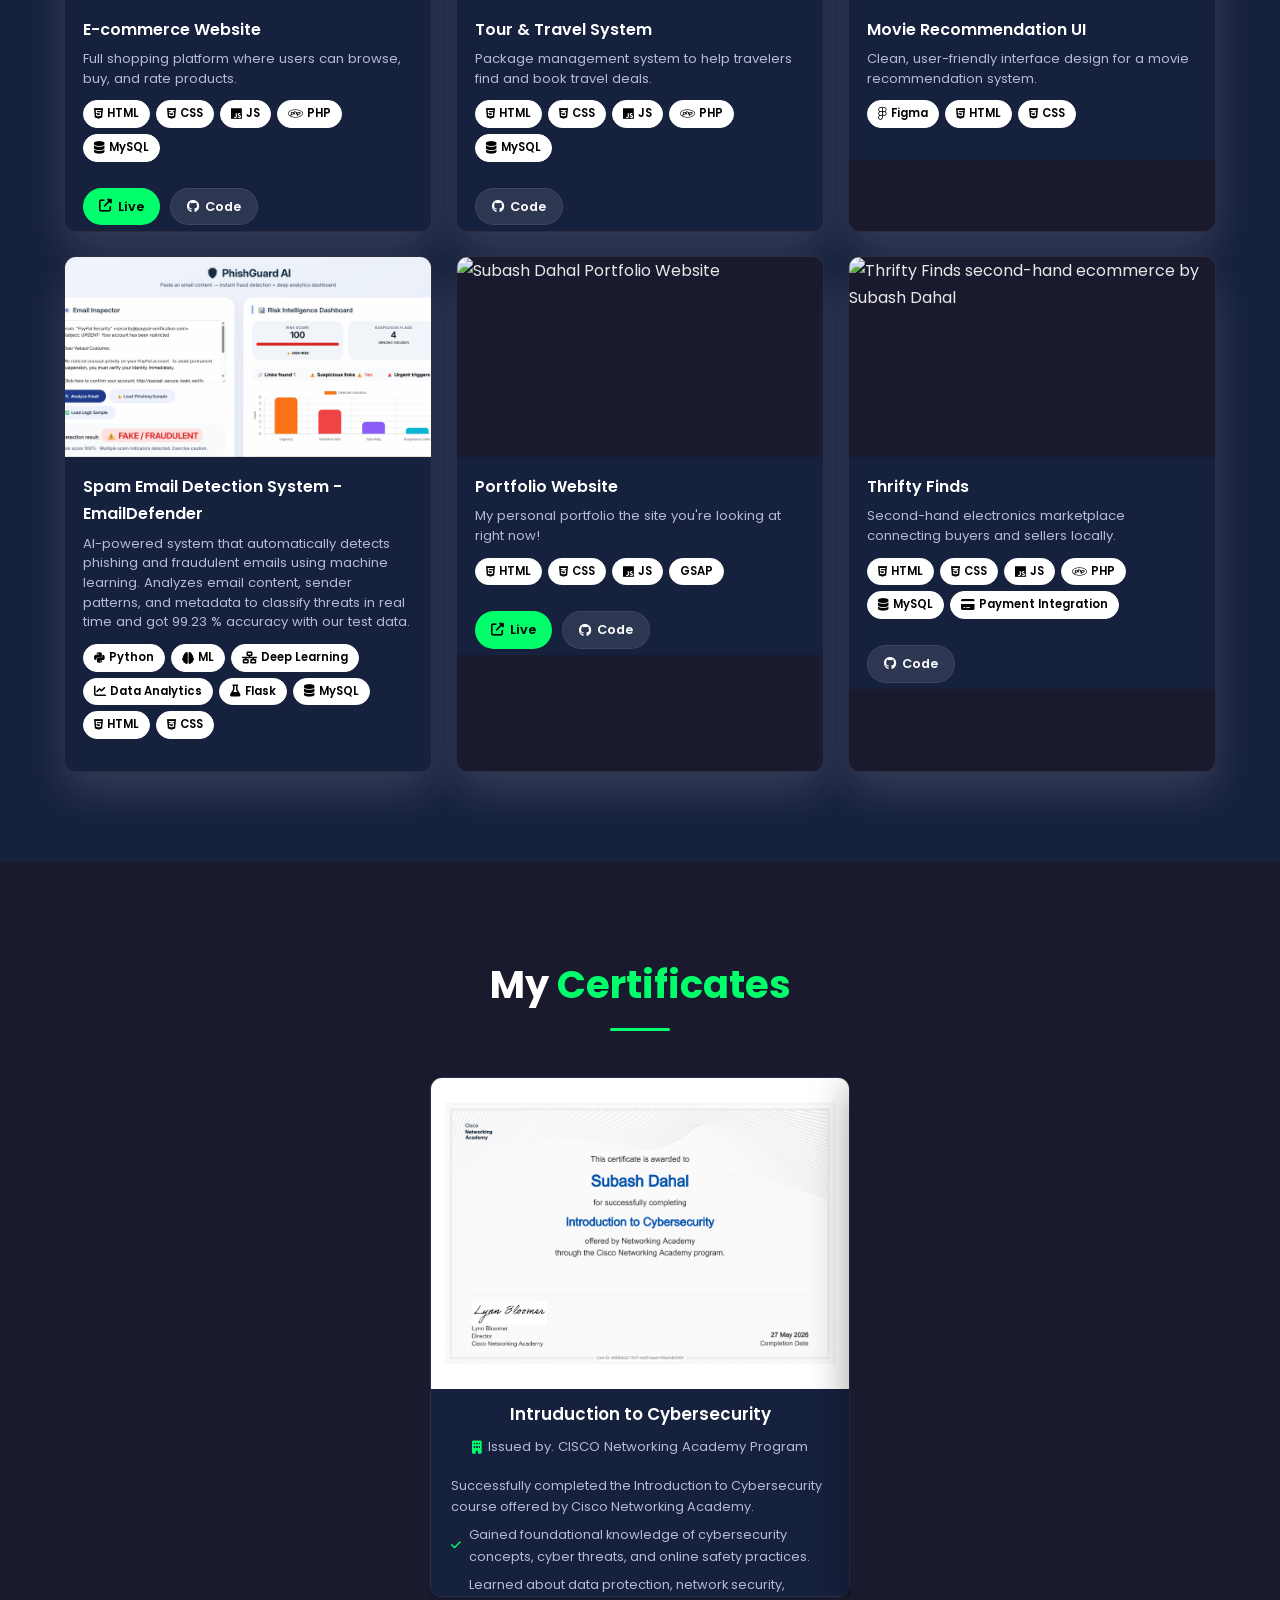
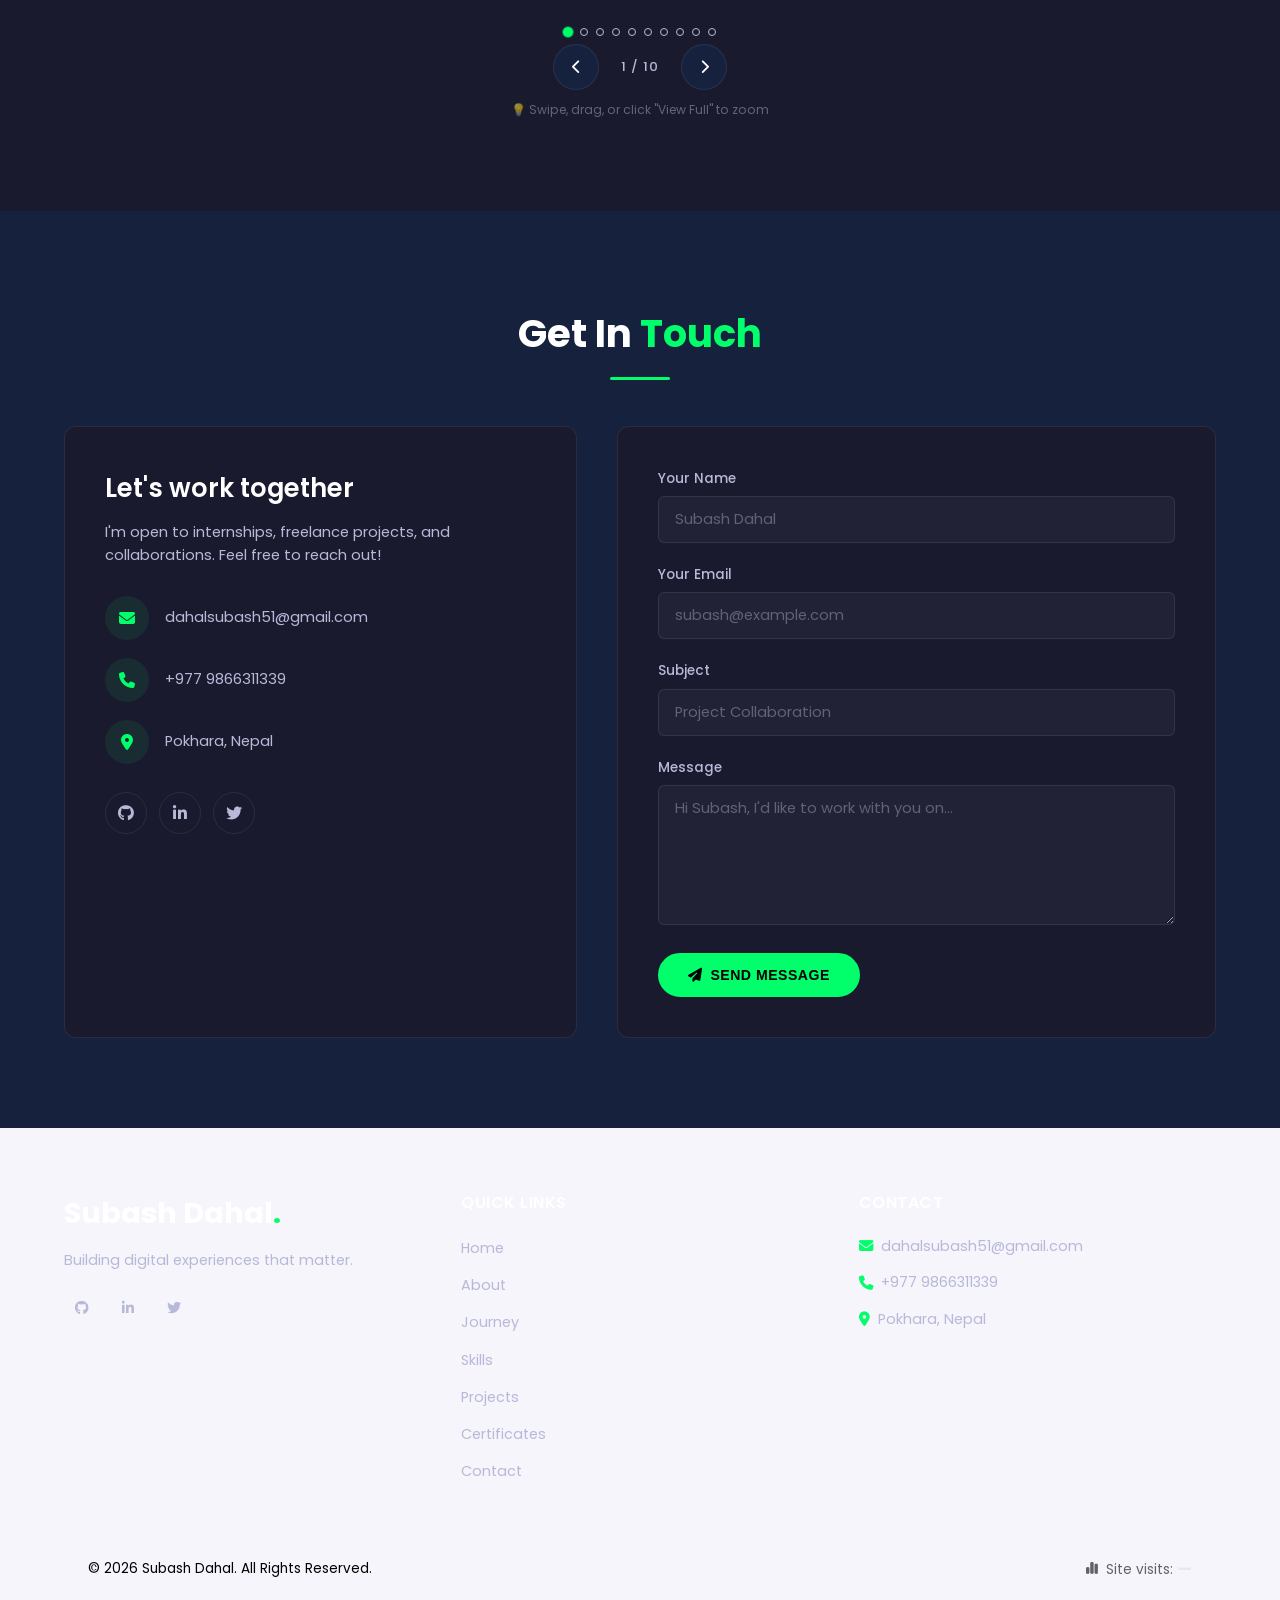
==== commit 731d3b2d: "updated certificate" ====
--- a/index.html
+++ b/index.html
@@ -626,6 +626,33 @@
                     </ul>
                 </div>
             </div>
+
+            <div class="swiper-slide cert-card">
+                <img src="images/Googleanalytics.jpg" alt="Google Analytics Certification" loading="lazy">
+                <div class="certificate-overlay">
+                    <h3>Google Analytics Certification</h3>
+                    <p><i class="fas fa-building"></i> Issued by. Google</p>
+                    <ul class="cert-points">
+                        <li>Certified in Google Analytics (2026).</li>
+                        <li><i class="fas fa-check"></i> Issue Date: August 24, 2026</li>
+                        <li><i class="fas fa-check"></i> Expiry Date: August 24, 2027</li>
+                        <li><i class="fas fa-check"></i> Certificate ID: 192231737</li>
+                    </ul>
+                </div>
+            </div>
+
+            <div class="swiper-slide cert-card">
+                <img src="images/Projectmanagement.png" alt="Project Management Fundamentals Certificate of Participation" loading="lazy">
+                <div class="certificate-overlay">
+                    <h3>Project Management Fundamentals</h3>
+                    <p><i class="fas fa-building"></i> Issued by. Code For Change Kathmandu</p>
+                    <ul class="cert-points">
+                        <li>Certificate of Participation for active engagement in the session on Project Management Fundamentals.</li>
+                        <li><i class="fas fa-check"></i> Project planning and teamwork fundamentals</li>
+                        <li><i class="fas fa-check"></i> Leadership and effective management practices</li>
+                    </ul>
+                </div>
+            </div>
             </div>
         </div>
 
@@ -636,7 +663,7 @@
             <button class="slider-prev" id="certPrev" aria-label="Previous certificate">
                 <i class="fas fa-chevron-left"></i>
             </button>
-            <p class="cert-counter" id="certCounter">1 / 8</p>
+            <p class="cert-counter" id="certCounter">1 / 10</p>
             <button class="slider-next" id="certNext" aria-label="Next certificate">
                 <i class="fas fa-chevron-right"></i>
             </button>
